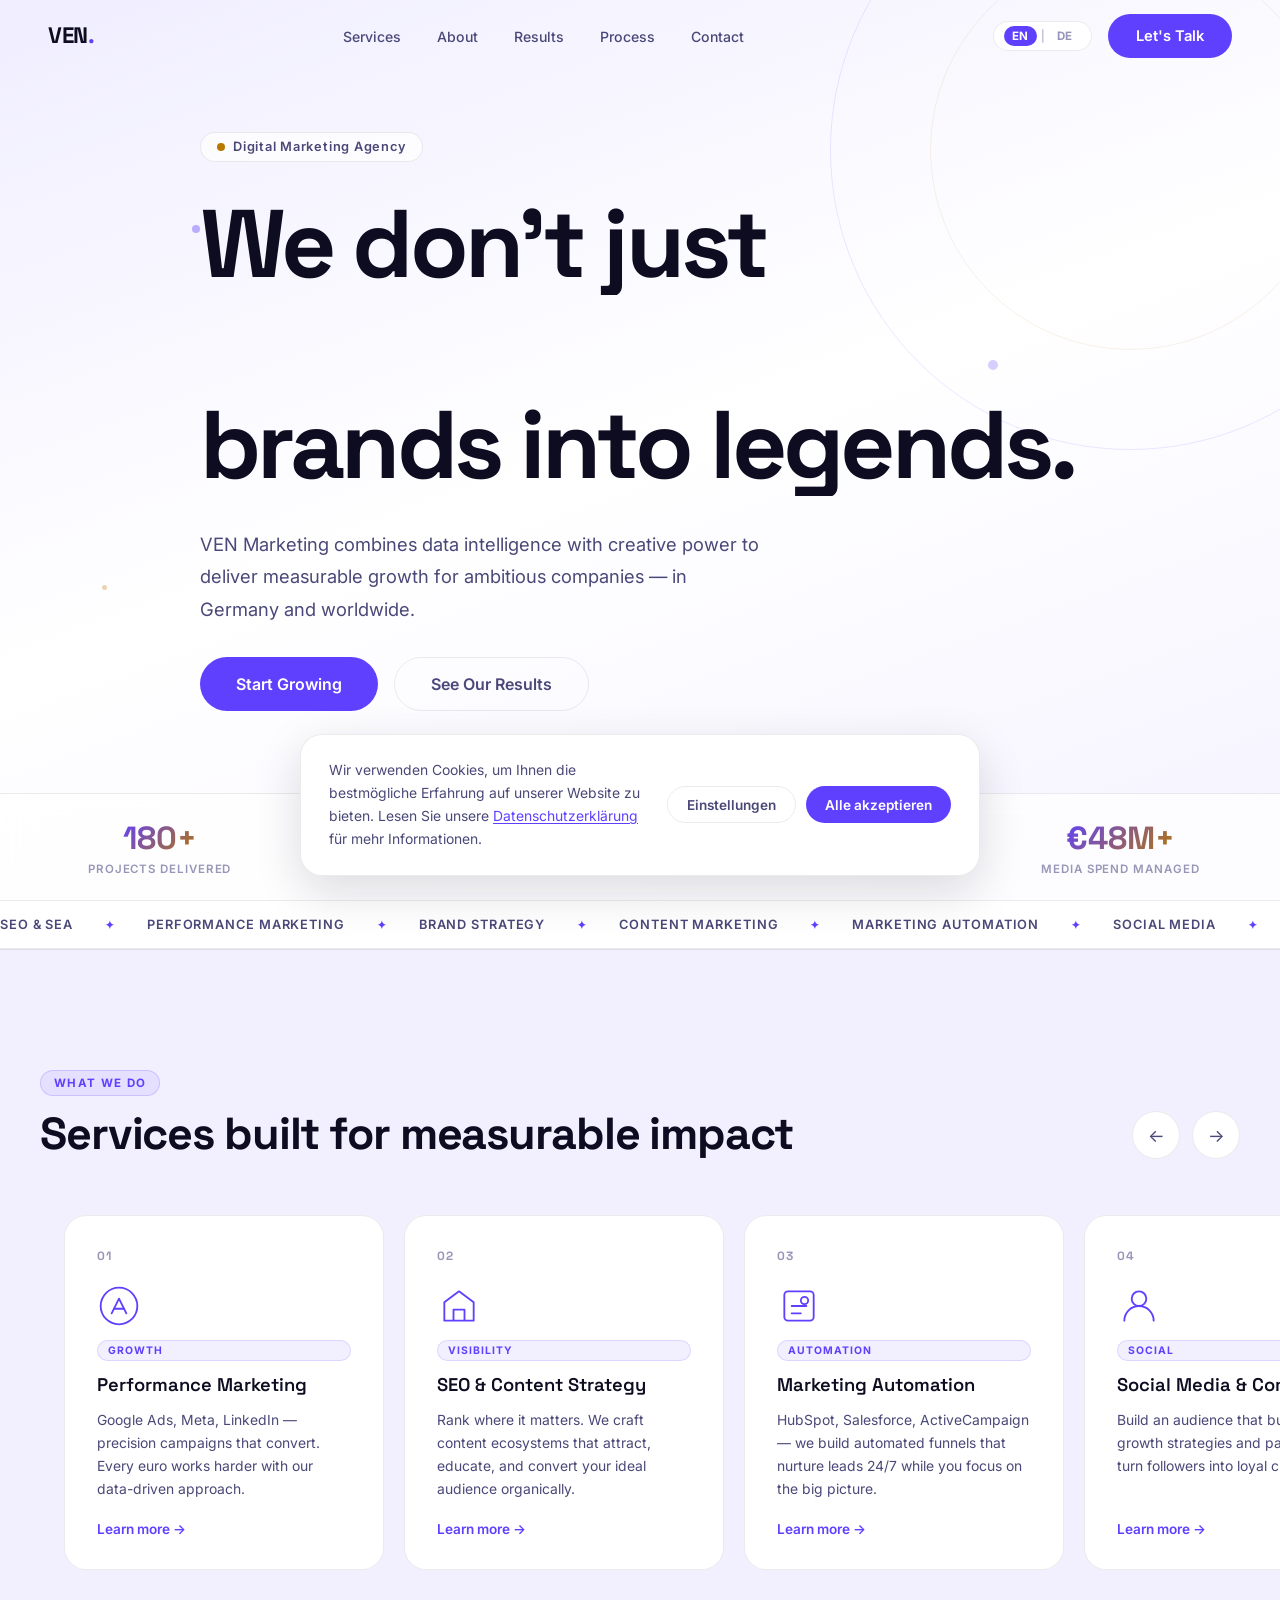
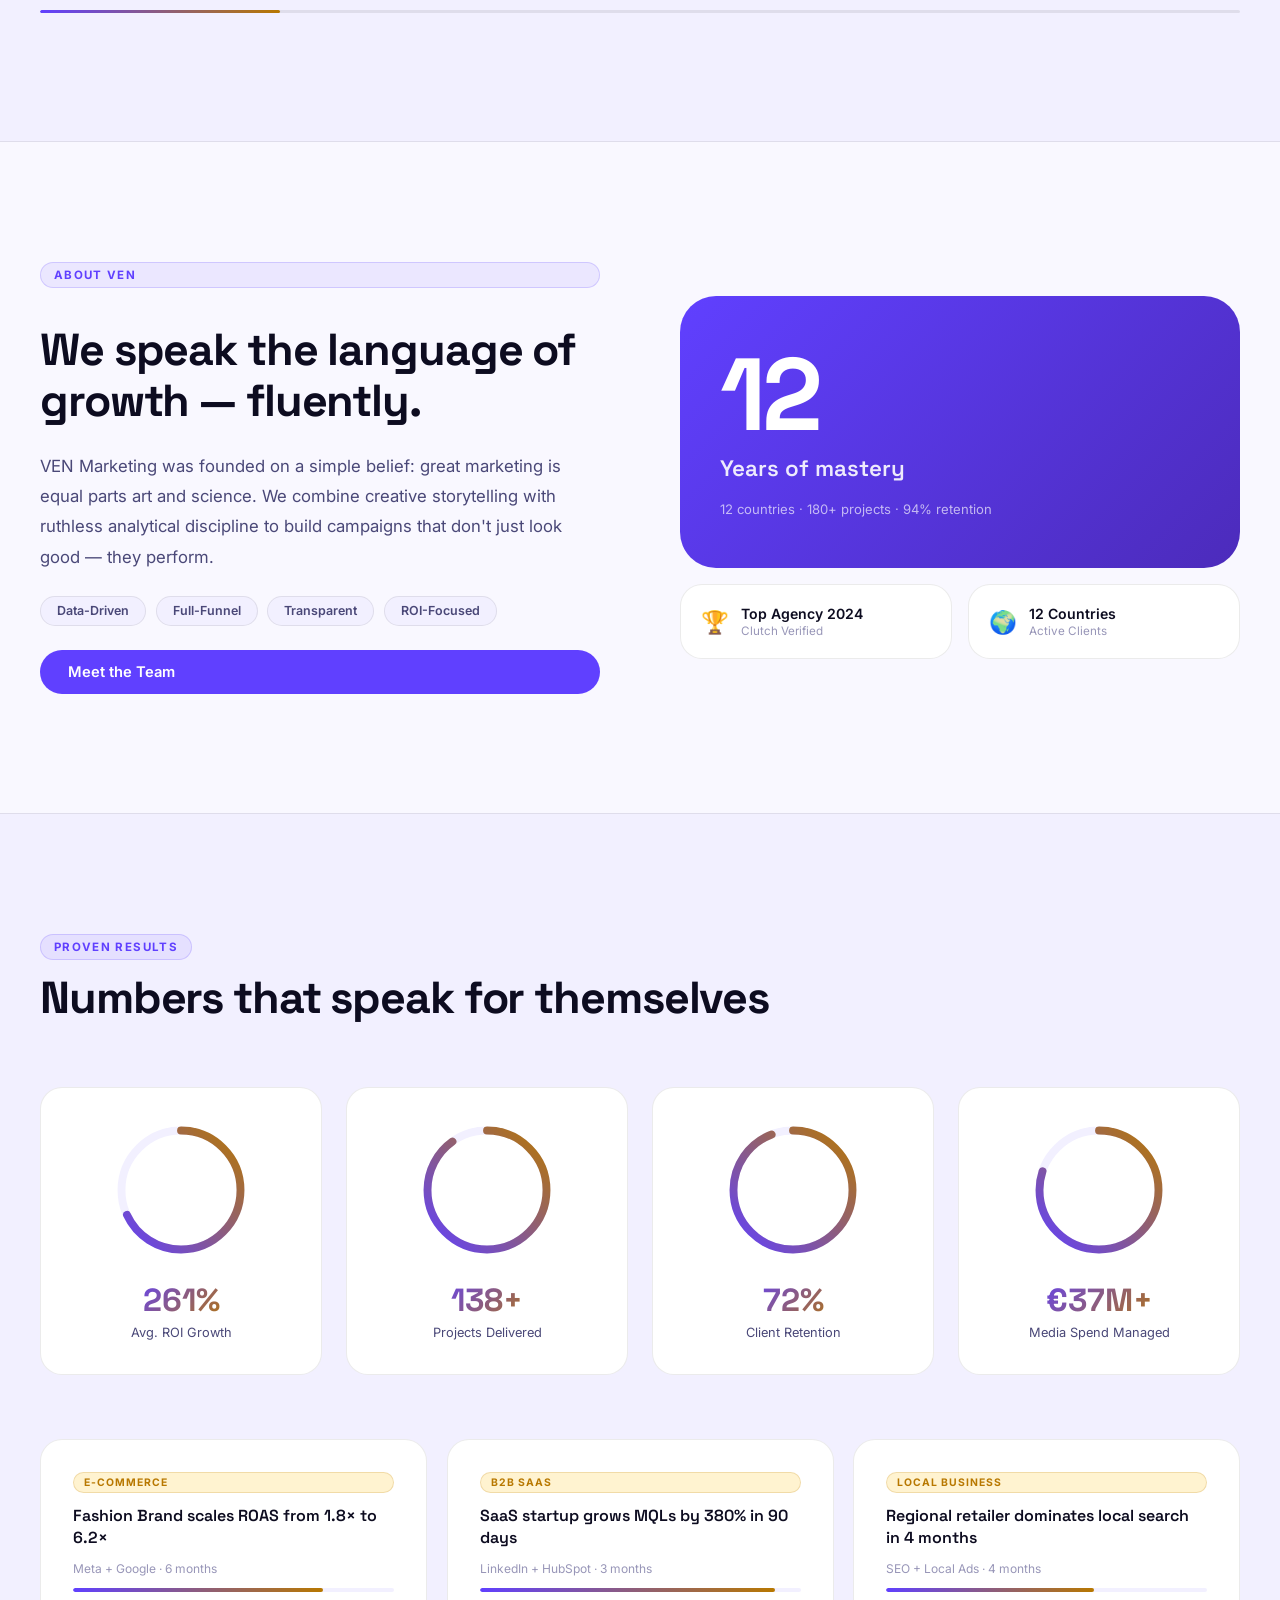
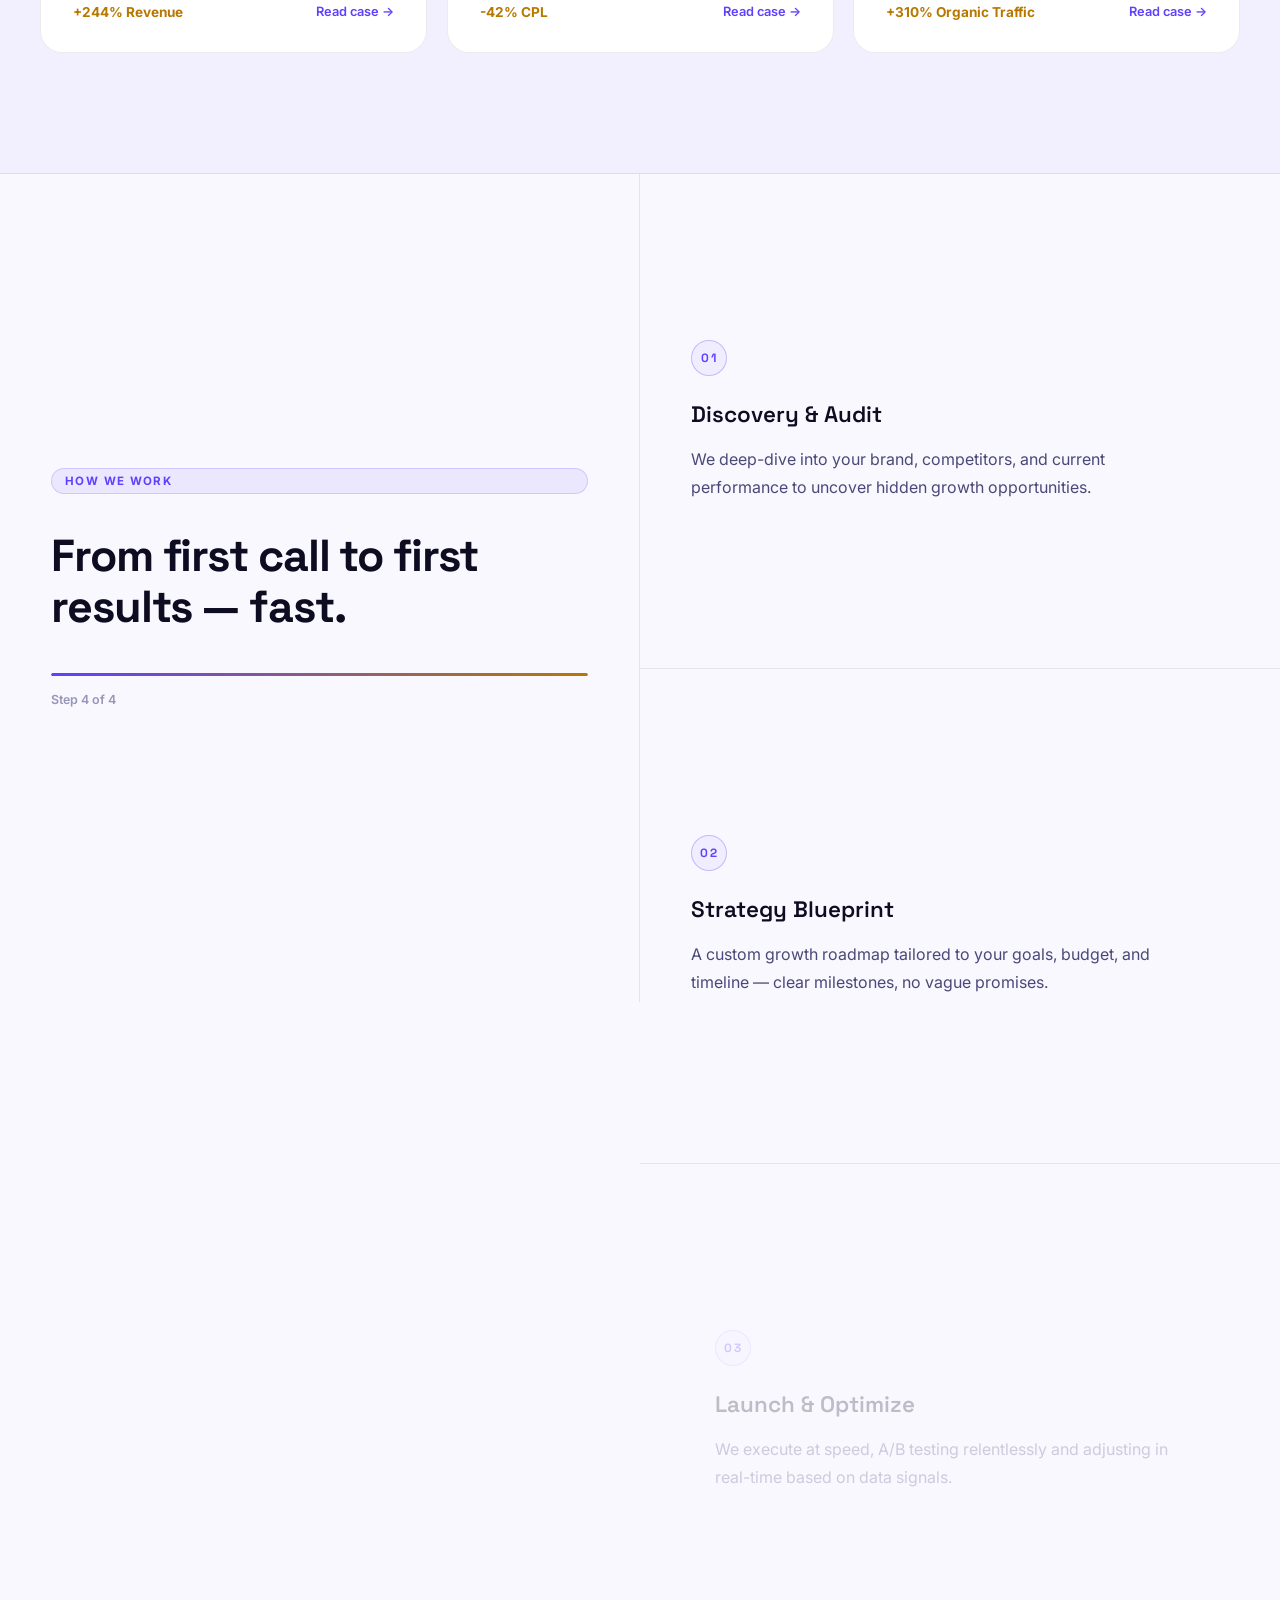
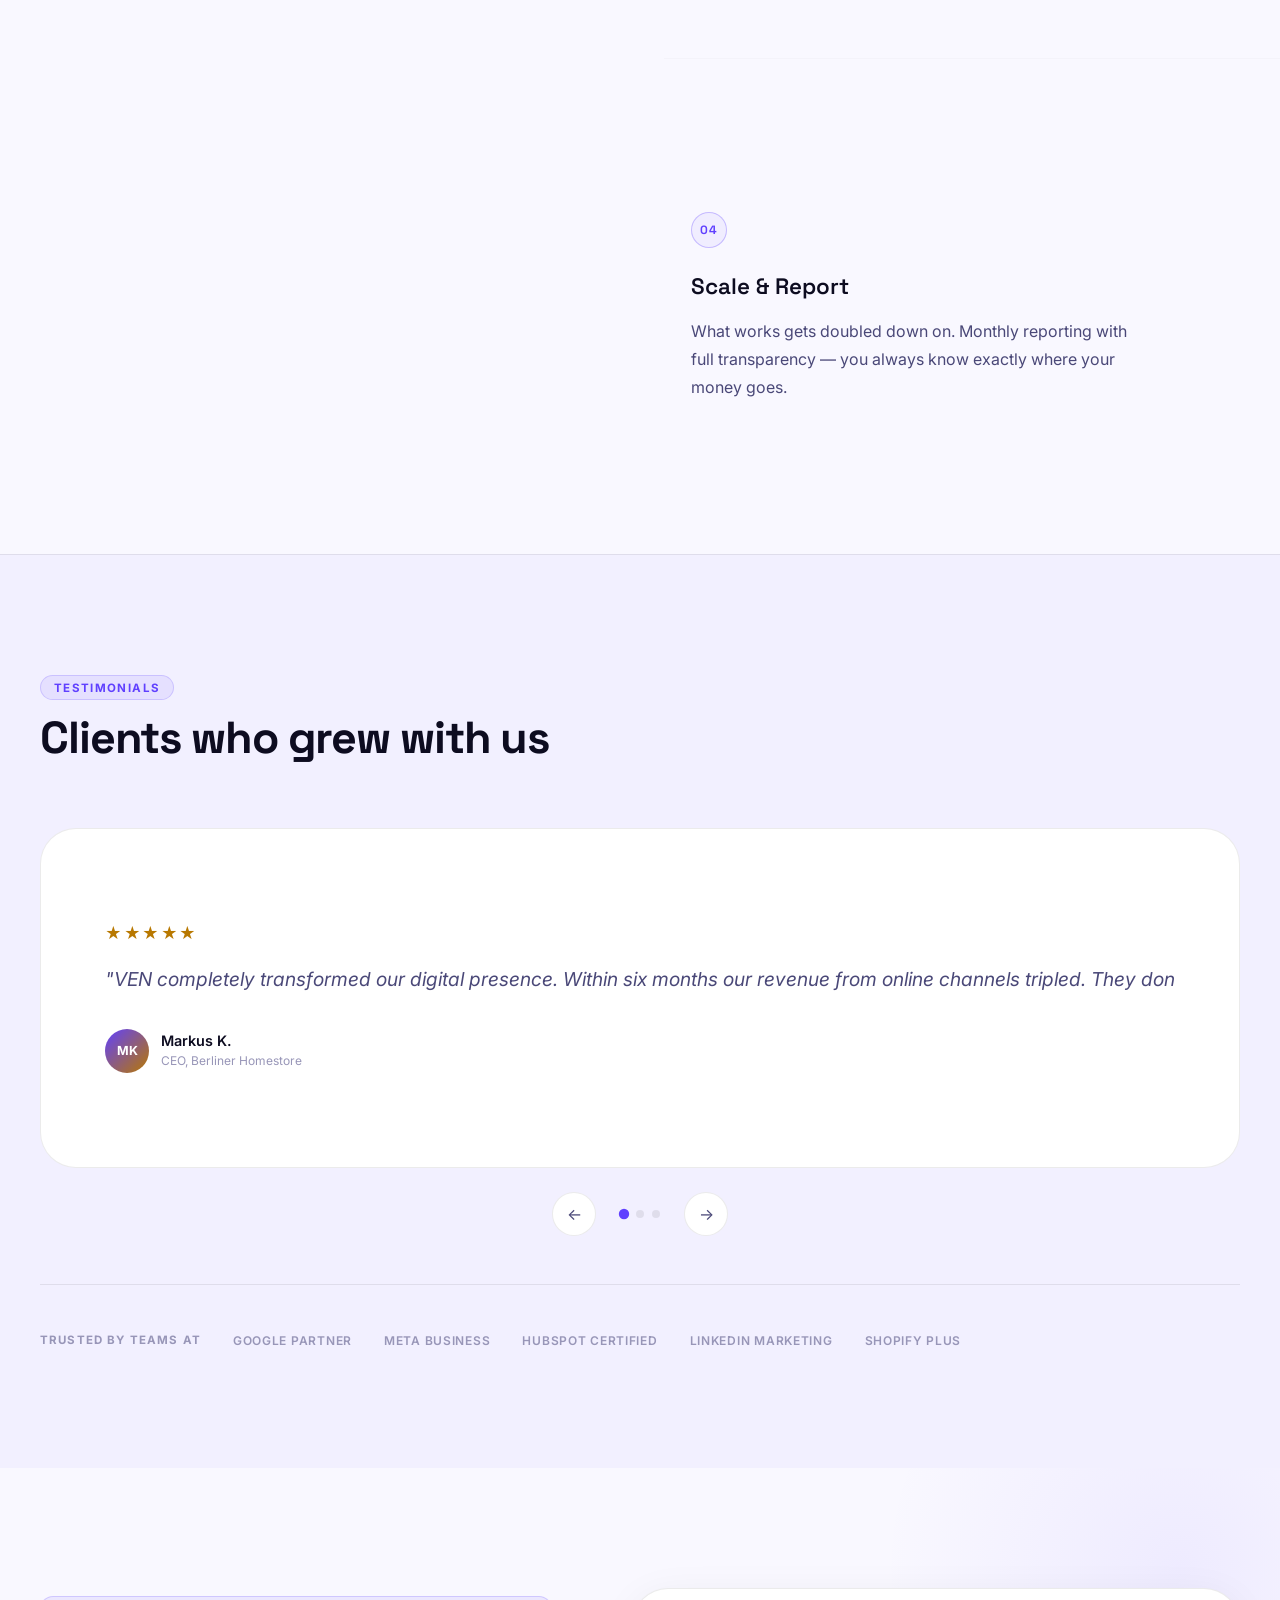
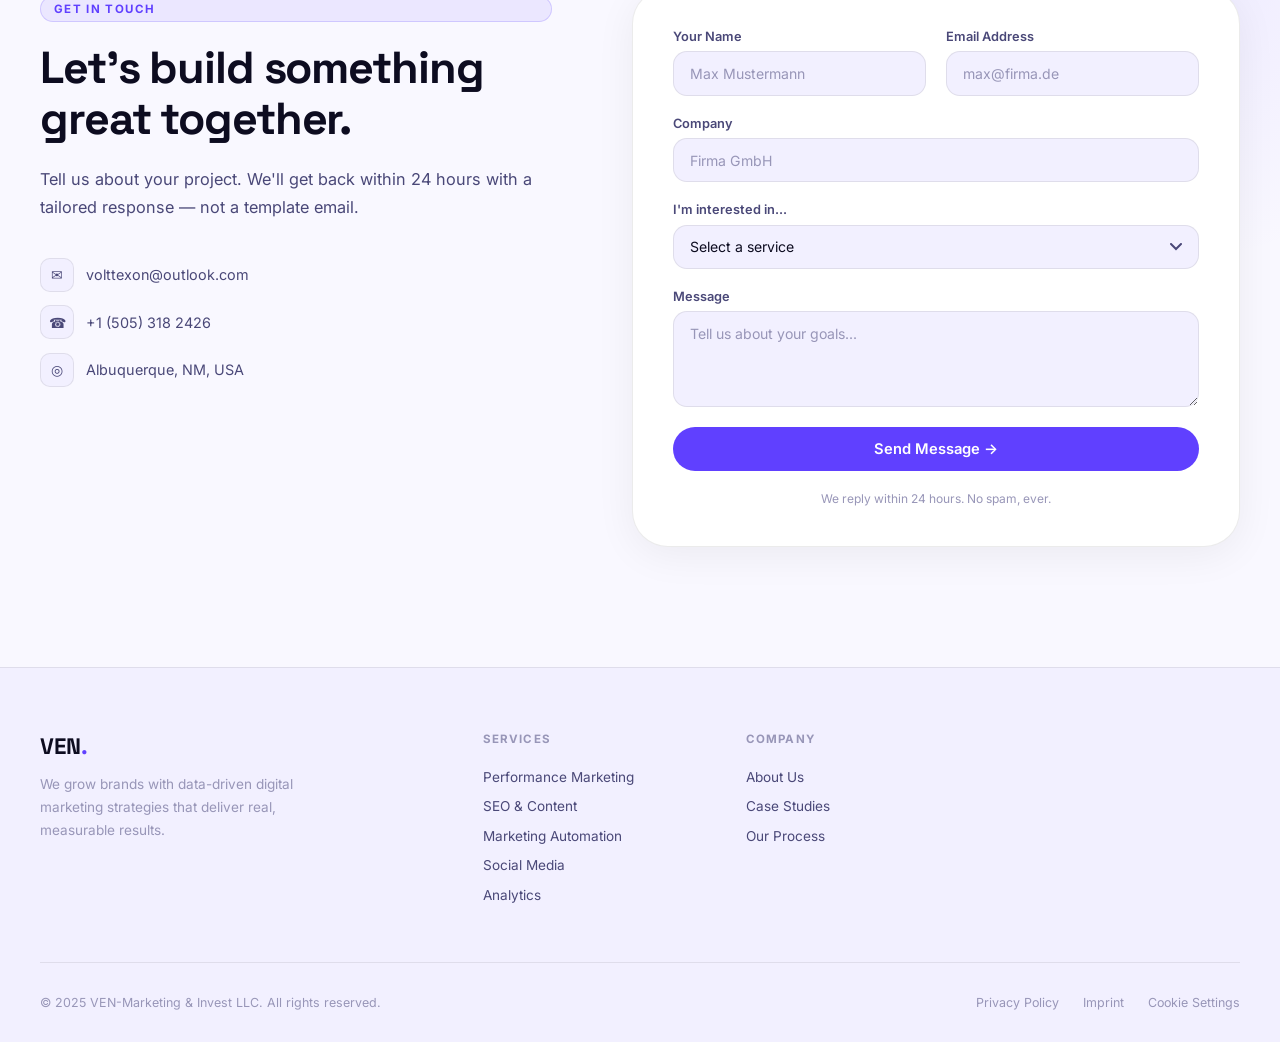
==== index.html @ 4440a519 "fix: update contact email to volttexon@outlook.com and correct postal address Changed contact email " ====
<!DOCTYPE html>
<html lang="en">
<head>
  <meta charset="UTF-8" />
  <meta name="viewport" content="width=device-width, initial-scale=1.0" />
  <title>VEN Marketing — We Grow Brands</title>
  <meta name="description" content="VEN Marketing — Digital strategy, performance marketing, and brand growth." />
  <link rel="stylesheet" href="css/style.css" />
  <link rel="stylesheet" href="css/legal.css" />
  <link rel="preconnect" href="https://fonts.googleapis.com" />
  <link rel="preconnect" href="https://fonts.gstatic.com" crossorigin />
  <link href="https://fonts.googleapis.com/css2?family=Inter:wght@300;400;500;600;700&family=Space+Grotesk:wght@400;500;600;700&display=swap" rel="stylesheet" />
</head>
<body>

<!-- Blob cursor -->
<div class="blob" id="blob"></div>

<!-- Loader -->
<div class="loader" id="loader">
  <div class="loader__inner">
    <div class="loader__logo">VEN<span>.</span></div>
    <div class="loader__bar"><div class="loader__fill" id="loaderFill"></div></div>
  </div>
</div>

<!-- NAV -->
<nav class="nav" id="nav">
  <a href="#hero" class="nav__logo">VEN<span class="nav__dot">.</span></a>
  <ul class="nav__links">
    <li><a href="#services" class="nav__link" data-en="Services" data-de="Leistungen">Services</a></li>
    <li><a href="#about"    class="nav__link" data-en="About"    data-de="Über uns">About</a></li>
    <li><a href="#results"  class="nav__link" data-en="Results"  data-de="Ergebnisse">Results</a></li>
    <li><a href="#process"  class="nav__link" data-en="Process"  data-de="Prozess">Process</a></li>
    <li><a href="#contact"  class="nav__link" data-en="Contact"  data-de="Kontakt">Contact</a></li>
  </ul>
  <div class="nav__right">
    <button class="lang-toggle" id="langToggle" aria-label="Toggle language">
      <span class="lang-toggle__opt active" data-lang="en">EN</span>
      <span class="lang-toggle__sep">|</span>
      <span class="lang-toggle__opt" data-lang="de">DE</span>
    </button>
    <a href="#contact" class="btn btn--primary magnetic" data-en="Let's Talk" data-de="Gespräch">Let's Talk</a>
    <button class="nav__burger" id="burger" aria-label="Menu">
      <span></span><span></span><span></span>
    </button>
  </div>
</nav>

<div class="mobile-menu" id="mobileMenu">
  <ul>
    <li><a href="#services" data-en="Services" data-de="Leistungen">Services</a></li>
    <li><a href="#about"    data-en="About"    data-de="Über uns">About</a></li>
    <li><a href="#results"  data-en="Results"  data-de="Ergebnisse">Results</a></li>
    <li><a href="#process"  data-en="Process"  data-de="Prozess">Process</a></li>
    <li><a href="#contact"  data-en="Contact"  data-de="Kontakt">Contact</a></li>
  </ul>
  <a href="#contact" class="btn btn--primary" data-en="Let's Talk" data-de="Gespräch starten">Let's Talk</a>
</div>

<!-- ══ HERO ══════════════════════════════════════════════════════ -->
<section class="hero" id="hero">
  <div class="hero__ring hero__ring--1"></div>
  <div class="hero__ring hero__ring--2"></div>
  <div class="hero__dot hero__dot--a"></div>
  <div class="hero__dot hero__dot--b"></div>
  <div class="hero__dot hero__dot--c"></div>

  <div class="hero__body" id="heroBody">
    <div class="hero__badge">
      <span class="hero__pulse"></span>
      <span data-en="Digital Marketing Agency" data-de="Digitale Marketing-Agentur">Digital Marketing Agency</span>
    </div>

    <h1 class="hero__title" id="heroParallax">
      <span class="hero__row" data-depth="0.2">
        <span class="hero__row-text" data-en="We don't just" data-de="Wir machen nicht nur">We don't just</span>
      </span>
      <span class="hero__row hero__row--word" data-depth="0.6">
        <span class="hero__word-slot">
          <span class="hero__word" id="heroWord">ignite</span>
        </span>
      </span>
      <span class="hero__row" data-depth="0.15">
        <span class="hero__row-text" data-en="brands into legends." data-de="Marken zu Legenden.">brands into legends.</span>
      </span>
    </h1>

    <p class="hero__sub"
       data-en="VEN Marketing combines data intelligence with creative power to deliver measurable growth for ambitious companies — in Germany and worldwide."
       data-de="VEN Marketing verbindet Datenintelligenz mit kreativer Stärke, um messbares Wachstum für ambitionierte Unternehmen zu erzielen — in Deutschland und weltweit.">
      VEN Marketing combines data intelligence with creative power to deliver measurable growth for ambitious companies — in Germany and worldwide.
    </p>

    <div class="hero__actions">
      <a href="#contact" class="btn btn--primary btn--lg magnetic" data-en="Start Growing" data-de="Wachstum starten">Start Growing</a>
      <a href="#results" class="btn btn--ghost btn--lg magnetic"   data-en="See Our Results" data-de="Unsere Ergebnisse">See Our Results</a>
    </div>
  </div>

  <div class="hero__stats">
    <div class="hero__stat">
      <span class="hero__stat-val"><span class="count" data-target="180">0</span>+</span>
      <span class="hero__stat-lbl" data-en="Projects Delivered"   data-de="Projekte">Projects Delivered</span>
    </div>
    <div class="hero__stat-sep"></div>
    <div class="hero__stat">
      <span class="hero__stat-val"><span class="count" data-target="340">0</span>%</span>
      <span class="hero__stat-lbl" data-en="Avg. ROI Growth"      data-de="Ø ROI-Wachstum">Avg. ROI Growth</span>
    </div>
    <div class="hero__stat-sep"></div>
    <div class="hero__stat">
      <span class="hero__stat-val"><span class="count" data-target="94">0</span>%</span>
      <span class="hero__stat-lbl" data-en="Client Retention"     data-de="Kundenbindung">Client Retention</span>
    </div>
    <div class="hero__stat-sep"></div>
    <div class="hero__stat">
      <span class="hero__stat-val">€<span class="count" data-target="48">0</span>M+</span>
      <span class="hero__stat-lbl" data-en="Media Spend Managed"  data-de="Mediabudget verwaltet">Media Spend Managed</span>
    </div>
  </div>

  <div class="hero__scroll">
    <div class="hero__scroll-mouse">
      <div class="hero__scroll-wheel"></div>
    </div>
    <span data-en="Scroll" data-de="Scrollen">Scroll</span>
  </div>
</section>

<!-- ══ MARQUEE ═══════════════════════════════════════════════════ -->
<div class="marquee">
  <div class="marquee__track">
    <span>SEO &amp; SEA</span><span class="marquee__gem">✦</span>
    <span>Performance Marketing</span><span class="marquee__gem">✦</span>
    <span>Brand Strategy</span><span class="marquee__gem">✦</span>
    <span>Content Marketing</span><span class="marquee__gem">✦</span>
    <span>Marketing Automation</span><span class="marquee__gem">✦</span>
    <span>Social Media</span><span class="marquee__gem">✦</span>
    <span>Analytics &amp; BI</span><span class="marquee__gem">✦</span>
    <span>E-Commerce</span><span class="marquee__gem">✦</span>
    <span>B2B Lead Gen</span><span class="marquee__gem">✦</span>
    <span>SEO &amp; SEA</span><span class="marquee__gem">✦</span>
    <span>Performance Marketing</span><span class="marquee__gem">✦</span>
    <span>Brand Strategy</span><span class="marquee__gem">✦</span>
    <span>Content Marketing</span><span class="marquee__gem">✦</span>
    <span>Marketing Automation</span><span class="marquee__gem">✦</span>
    <span>Social Media</span><span class="marquee__gem">✦</span>
    <span>Analytics &amp; BI</span><span class="marquee__gem">✦</span>
    <span>E-Commerce</span><span class="marquee__gem">✦</span>
    <span>B2B Lead Gen</span><span class="marquee__gem">✦</span>
  </div>
</div>

<!-- ══ SERVICES ══════════════════════════════════════════════════ -->
<section class="services section" id="services">
  <div class="container">
    <div class="services__hd">
      <div>
        <span class="tag" data-en="What We Do" data-de="Was wir tun">What We Do</span>
        <h2 class="section-title" data-en="Services built for measurable impact" data-de="Leistungen für messbaren Erfolg">Services built for measurable impact</h2>
      </div>
      <div class="services__arrows">
        <button class="arrow-btn" id="sliderPrev" aria-label="Previous">←</button>
        <button class="arrow-btn" id="sliderNext" aria-label="Next">→</button>
      </div>
    </div>
  </div>

  <div class="services__slider" id="servicesSlider">
    <div class="services__track" id="servicesTrack">

      <div class="svc-card tilt-card">
        <div class="svc-card__num">01</div>
        <div class="svc-card__icon"><svg viewBox="0 0 48 48" fill="none"><circle cx="24" cy="24" r="20" stroke="currentColor" stroke-width="2"/><path d="M16 32l8-16 8 16" stroke="currentColor" stroke-width="2" stroke-linecap="round" stroke-linejoin="round"/><path d="M18.5 27h11" stroke="currentColor" stroke-width="2" stroke-linecap="round"/></svg></div>
        <span class="svc-tag" data-en="Growth" data-de="Wachstum">Growth</span>
        <h3 data-en="Performance Marketing" data-de="Performance Marketing">Performance Marketing</h3>
        <p data-en="Google Ads, Meta, LinkedIn — precision campaigns that convert. Every euro works harder with our data-driven approach." data-de="Google Ads, Meta, LinkedIn — präzise Kampagnen, die konvertieren. Jeder Euro arbeitet härter mit unserem datengetriebenen Ansatz.">Google Ads, Meta, LinkedIn — precision campaigns that convert. Every euro works harder with our data-driven approach.</p>
        <a href="#contact" class="svc-link" data-en="Learn more →" data-de="Mehr erfahren →">Learn more →</a>
      </div>

      <div class="svc-card tilt-card">
        <div class="svc-card__num">02</div>
        <div class="svc-card__icon"><svg viewBox="0 0 48 48" fill="none"><path d="M8 40V20l16-12 16 12v20H8z" stroke="currentColor" stroke-width="2" stroke-linejoin="round"/><path d="M18 40v-12h12v12" stroke="currentColor" stroke-width="2" stroke-linejoin="round"/></svg></div>
        <span class="svc-tag" data-en="Visibility" data-de="Sichtbarkeit">Visibility</span>
        <h3 data-en="SEO &amp; Content Strategy" data-de="SEO &amp; Content-Strategie">SEO &amp; Content Strategy</h3>
        <p data-en="Rank where it matters. We craft content ecosystems that attract, educate, and convert your ideal audience organically." data-de="Ranking wo es zählt. Wir entwickeln Content-Ökosysteme, die Ihre Zielgruppe organisch anziehen, informieren und konvertieren.">Rank where it matters. We craft content ecosystems that attract, educate, and convert your ideal audience organically.</p>
        <a href="#contact" class="svc-link" data-en="Learn more →" data-de="Mehr erfahren →">Learn more →</a>
      </div>

      <div class="svc-card tilt-card">
        <div class="svc-card__num">03</div>
        <div class="svc-card__icon"><svg viewBox="0 0 48 48" fill="none"><rect x="8" y="8" width="32" height="32" rx="4" stroke="currentColor" stroke-width="2"/><path d="M16 24h16M16 32h10" stroke="currentColor" stroke-width="2" stroke-linecap="round"/><circle cx="30" cy="18" r="4" stroke="currentColor" stroke-width="2"/></svg></div>
        <span class="svc-tag" data-en="Automation" data-de="Automatisierung">Automation</span>
        <h3 data-en="Marketing Automation" data-de="Marketing-Automatisierung">Marketing Automation</h3>
        <p data-en="HubSpot, Salesforce, ActiveCampaign — we build automated funnels that nurture leads 24/7 while you focus on the big picture." data-de="HubSpot, Salesforce, ActiveCampaign — wir bauen automatisierte Funnels, die Leads rund um die Uhr pflegen.">HubSpot, Salesforce, ActiveCampaign — we build automated funnels that nurture leads 24/7 while you focus on the big picture.</p>
        <a href="#contact" class="svc-link" data-en="Learn more →" data-de="Mehr erfahren →">Learn more →</a>
      </div>

      <div class="svc-card tilt-card">
        <div class="svc-card__num">04</div>
        <div class="svc-card__icon"><svg viewBox="0 0 48 48" fill="none"><circle cx="24" cy="16" r="8" stroke="currentColor" stroke-width="2"/><path d="M8 40c0-8.837 7.163-16 16-16s16 7.163 16 16" stroke="currentColor" stroke-width="2" stroke-linecap="round"/></svg></div>
        <span class="svc-tag" data-en="Social" data-de="Sozial">Social</span>
        <h3 data-en="Social Media &amp; Community" data-de="Social Media &amp; Community">Social Media &amp; Community</h3>
        <p data-en="Build an audience that buys. Organic growth strategies and paid social that turn followers into loyal customers." data-de="Bauen Sie ein Publikum auf, das kauft. Organische Wachstumsstrategien und Paid Social, das Follower in treue Kunden verwandelt.">Build an audience that buys. Organic growth strategies and paid social that turn followers into loyal customers.</p>
        <a href="#contact" class="svc-link" data-en="Learn more →" data-de="Mehr erfahren →">Learn more →</a>
      </div>

      <div class="svc-card tilt-card">
        <div class="svc-card__num">05</div>
        <div class="svc-card__icon"><svg viewBox="0 0 48 48" fill="none"><path d="M12 36l8-8 6 6 8-12 8 14H4" stroke="currentColor" stroke-width="2" stroke-linecap="round" stroke-linejoin="round"/></svg></div>
        <span class="svc-tag" data-en="Intelligence" data-de="Intelligenz">Intelligence</span>
        <h3 data-en="Analytics &amp; Data Strategy" data-de="Analytics &amp; Datenstrategie">Analytics &amp; Data Strategy</h3>
        <p data-en="From GA4 to custom BI dashboards — we turn your data into decisions that drive growth and eliminate guesswork." data-de="Von GA4 bis zu individuellen BI-Dashboards — wir verwandeln Ihre Daten in Entscheidungen, die Wachstum antreiben.">From GA4 to custom BI dashboards — we turn your data into decisions that drive growth and eliminate guesswork.</p>
        <a href="#contact" class="svc-link" data-en="Learn more →" data-de="Mehr erfahren →">Learn more →</a>
      </div>

      <div class="svc-card svc-card--cta tilt-card">
        <div class="svc-card__num">✦</div>
        <h3 data-en="Ready to scale your brand?" data-de="Bereit, Ihre Marke zu skalieren?">Ready to scale your brand?</h3>
        <p data-en="Let's build your custom growth strategy." data-de="Lassen Sie uns Ihre individuelle Wachstumsstrategie entwickeln.">Let's build your custom growth strategy.</p>
        <a href="#contact" class="btn btn--white magnetic" data-en="Get Free Audit" data-de="Kostenloses Audit">Get Free Audit</a>
      </div>

    </div>
  </div>

  <div class="slider-progress-wrap container">
    <div class="slider-progress-track"><div class="slider-progress-fill" id="sliderProgress"></div></div>
  </div>
</section>

<!-- ══ ABOUT ══════════════════════════════════════════════════════ -->
<section class="about section" id="about">
  <div class="container">
    <div class="about__grid">
      <div class="about__left">
        <span class="tag" data-en="About VEN" data-de="Über VEN">About VEN</span>
        <h2 class="section-title" data-en="We speak the language of growth — fluently." data-de="Wir sprechen die Sprache des Wachstums — fließend.">We speak the language of growth — fluently.</h2>
        <p class="about__text"
           data-en="VEN Marketing was founded on a simple belief: great marketing is equal parts art and science. We combine creative storytelling with ruthless analytical discipline to build campaigns that don't just look good — they perform."
           data-de="VEN Marketing wurde auf einer einfachen Überzeugung gegründet: Großartiges Marketing ist zu gleichen Teilen Kunst und Wissenschaft. Wir verbinden kreatives Storytelling mit analytischer Disziplin.">
          VEN Marketing was founded on a simple belief: great marketing is equal parts art and science. We combine creative storytelling with ruthless analytical discipline to build campaigns that don't just look good — they perform.
        </p>
        <div class="about__pills">
          <span class="pill" data-en="Data-Driven"  data-de="Datengetrieben">Data-Driven</span>
          <span class="pill" data-en="Full-Funnel"  data-de="Full-Funnel">Full-Funnel</span>
          <span class="pill" data-en="Transparent"  data-de="Transparent">Transparent</span>
          <span class="pill" data-en="ROI-Focused"  data-de="ROI-fokussiert">ROI-Focused</span>
        </div>
        <a href="#contact" class="btn btn--primary magnetic" data-en="Meet the Team" data-de="Das Team kennenlernen">Meet the Team</a>
      </div>
      <div class="about__right">
        <div class="about__big-card tilt-card">
          <div class="about__big-num">12</div>
          <div class="about__big-label" data-en="Years of mastery" data-de="Jahre Expertise">Years of mastery</div>
          <div class="about__big-sub" data-en="12 countries · 180+ projects · 94% retention" data-de="12 Länder · 180+ Projekte · 94% Bindungsrate">12 countries · 180+ projects · 94% retention</div>
        </div>
        <div class="about__mini-cards">
          <div class="about__mini tilt-card"><span>🏆</span><div><strong data-en="Top Agency 2024" data-de="Top-Agentur 2024">Top Agency 2024</strong><span data-en="Clutch Verified" data-de="Clutch verifiziert">Clutch Verified</span></div></div>
          <div class="about__mini tilt-card"><span>🌍</span><div><strong data-en="12 Countries" data-de="12 Länder">12 Countries</strong><span data-en="Active Clients" data-de="Aktive Kunden">Active Clients</span></div></div>
        </div>
      </div>
    </div>
  </div>
</section>

<!-- ══ RESULTS ════════════════════════════════════════════════════ -->
<section class="results section" id="results">
  <div class="container">
    <div class="section-header">
      <span class="tag" data-en="Proven Results" data-de="Bewiesene Ergebnisse">Proven Results</span>
      <h2 class="section-title" data-en="Numbers that speak for themselves" data-de="Zahlen, die für sich selbst sprechen">Numbers that speak for themselves</h2>
    </div>

    <div class="rings-grid">
      <div class="ring-card" data-target="340" data-max="500" data-suffix="%">
        <svg class="ring-svg" viewBox="0 0 160 160"><defs><linearGradient id="rg1" x1="0%" y1="0%" x2="100%" y2="100%"><stop offset="0%" stop-color="#6040ff"/><stop offset="100%" stop-color="#b87800"/></linearGradient></defs><circle class="ring-bg" cx="80" cy="80" r="68"/><circle class="ring-fill" cx="80" cy="80" r="68" stroke="url(#rg1)"/></svg>
        <div class="ring-body"><div class="ring-num"><span class="ring-count">0</span>%</div><div class="ring-lbl" data-en="Avg. ROI Growth" data-de="Ø ROI-Wachstum">Avg. ROI Growth</div></div>
      </div>
      <div class="ring-card" data-target="180" data-max="200" data-suffix="+">
        <svg class="ring-svg" viewBox="0 0 160 160"><defs><linearGradient id="rg2" x1="0%" y1="0%" x2="100%" y2="100%"><stop offset="0%" stop-color="#6040ff"/><stop offset="100%" stop-color="#b87800"/></linearGradient></defs><circle class="ring-bg" cx="80" cy="80" r="68"/><circle class="ring-fill" cx="80" cy="80" r="68" stroke="url(#rg2)"/></svg>
        <div class="ring-body"><div class="ring-num"><span class="ring-count">0</span>+</div><div class="ring-lbl" data-en="Projects Delivered" data-de="Projekte abgeschlossen">Projects Delivered</div></div>
      </div>
      <div class="ring-card" data-target="94" data-max="100" data-suffix="%">
        <svg class="ring-svg" viewBox="0 0 160 160"><defs><linearGradient id="rg3" x1="0%" y1="0%" x2="100%" y2="100%"><stop offset="0%" stop-color="#6040ff"/><stop offset="100%" stop-color="#b87800"/></linearGradient></defs><circle class="ring-bg" cx="80" cy="80" r="68"/><circle class="ring-fill" cx="80" cy="80" r="68" stroke="url(#rg3)"/></svg>
        <div class="ring-body"><div class="ring-num"><span class="ring-count">0</span>%</div><div class="ring-lbl" data-en="Client Retention" data-de="Kundenbindungsrate">Client Retention</div></div>
      </div>
      <div class="ring-card" data-target="48" data-max="60" data-suffix="M+">
        <svg class="ring-svg" viewBox="0 0 160 160"><defs><linearGradient id="rg4" x1="0%" y1="0%" x2="100%" y2="100%"><stop offset="0%" stop-color="#6040ff"/><stop offset="100%" stop-color="#b87800"/></linearGradient></defs><circle class="ring-bg" cx="80" cy="80" r="68"/><circle class="ring-fill" cx="80" cy="80" r="68" stroke="url(#rg4)"/></svg>
        <div class="ring-body"><div class="ring-num">€<span class="ring-count">0</span>M+</div><div class="ring-lbl" data-en="Media Spend Managed" data-de="Verwaltetes Mediabudget">Media Spend Managed</div></div>
      </div>
    </div>

    <div class="cases-grid">
      <div class="case-card tilt-card">
        <div class="case-tag" data-en="E-Commerce" data-de="E-Commerce">E-Commerce</div>
        <h3 data-en="Fashion Brand scales ROAS from 1.8× to 6.2×" data-de="Fashion-Brand skaliert ROAS von 1,8× auf 6,2×">Fashion Brand scales ROAS from 1.8× to 6.2×</h3>
        <p class="case-meta" data-en="Meta + Google · 6 months" data-de="Meta + Google · 6 Monate">Meta + Google · 6 months</p>
        <div class="case-bar"><div class="case-bar-fill" style="--w:78%"></div></div>
        <div class="case-foot"><span class="case-kpi">+244% Revenue</span><a href="#contact" class="case-lnk" data-en="Read case →" data-de="Fallstudie →">Read case →</a></div>
      </div>
      <div class="case-card tilt-card">
        <div class="case-tag" data-en="B2B SaaS" data-de="B2B SaaS">B2B SaaS</div>
        <h3 data-en="SaaS startup grows MQLs by 380% in 90 days" data-de="SaaS-Startup steigert MQLs um 380% in 90 Tagen">SaaS startup grows MQLs by 380% in 90 days</h3>
        <p class="case-meta" data-en="LinkedIn + HubSpot · 3 months" data-de="LinkedIn + HubSpot · 3 Monate">LinkedIn + HubSpot · 3 months</p>
        <div class="case-bar"><div class="case-bar-fill" style="--w:92%"></div></div>
        <div class="case-foot"><span class="case-kpi">-42% CPL</span><a href="#contact" class="case-lnk" data-en="Read case →" data-de="Fallstudie →">Read case →</a></div>
      </div>
      <div class="case-card tilt-card">
        <div class="case-tag" data-en="Local Business" data-de="Lokales Unternehmen">Local Business</div>
        <h3 data-en="Regional retailer dominates local search in 4 months" data-de="Regionaler Händler dominiert lokale Suche in 4 Monaten">Regional retailer dominates local search in 4 months</h3>
        <p class="case-meta" data-en="SEO + Local Ads · 4 months" data-de="SEO + Local Ads · 4 Monate">SEO + Local Ads · 4 months</p>
        <div class="case-bar"><div class="case-bar-fill" style="--w:65%"></div></div>
        <div class="case-foot"><span class="case-kpi">+310% Organic Traffic</span><a href="#contact" class="case-lnk" data-en="Read case →" data-de="Fallstudie →">Read case →</a></div>
      </div>
    </div>
  </div>
</section>

<!-- ══ PROCESS (sticky) ═══════════════════════════════════════════ -->
<section class="process" id="process">
  <div class="process__inner">
    <div class="process__sticky">
      <span class="tag" data-en="How We Work" data-de="Wie wir arbeiten">How We Work</span>
      <h2 class="section-title" data-en="From first call to first results — fast." data-de="Vom ersten Gespräch zu ersten Ergebnissen — schnell.">From first call to first results — fast.</h2>
      <div class="process__prog-wrap">
        <div class="process__prog-track"><div class="process__prog-fill" id="procFill"></div></div>
        <span class="process__prog-lbl" id="procLbl" data-en="Step 1 of 4" data-de="Schritt 1 von 4">Step 1 of 4</span>
      </div>
    </div>
    <div class="process__steps" id="procSteps">
      <div class="process__step" data-step="1">
        <div class="process__step-num">01</div>
        <h3 data-en="Discovery &amp; Audit" data-de="Discovery &amp; Audit">Discovery &amp; Audit</h3>
        <p data-en="We deep-dive into your brand, competitors, and current performance to uncover hidden growth opportunities." data-de="Wir analysieren intensiv Ihre Marke, Mitbewerber und aktuelle Performance, um verborgene Wachstumschancen zu entdecken.">We deep-dive into your brand, competitors, and current performance to uncover hidden growth opportunities.</p>
      </div>
      <div class="process__step" data-step="2">
        <div class="process__step-num">02</div>
        <h3 data-en="Strategy Blueprint" data-de="Strategie-Blueprint">Strategy Blueprint</h3>
        <p data-en="A custom growth roadmap tailored to your goals, budget, and timeline — clear milestones, no vague promises." data-de="Eine individuelle Wachstums-Roadmap, abgestimmt auf Ihre Ziele, Budget und Zeitplan — klare Meilensteine.">A custom growth roadmap tailored to your goals, budget, and timeline — clear milestones, no vague promises.</p>
      </div>
      <div class="process__step" data-step="3">
        <div class="process__step-num">03</div>
        <h3 data-en="Launch &amp; Optimize" data-de="Start &amp; Optimierung">Launch &amp; Optimize</h3>
        <p data-en="We execute at speed, A/B testing relentlessly and adjusting in real-time based on data signals." data-de="Wir arbeiten schnell, testen kontinuierlich A/B und passen in Echtzeit auf Basis von Datensignalen an.">We execute at speed, A/B testing relentlessly and adjusting in real-time based on data signals.</p>
      </div>
      <div class="process__step" data-step="4">
        <div class="process__step-num">04</div>
        <h3 data-en="Scale &amp; Report" data-de="Skalierung &amp; Reporting">Scale &amp; Report</h3>
        <p data-en="What works gets doubled down on. Monthly reporting with full transparency — you always know exactly where your money goes." data-de="Was funktioniert, wird ausgebaut. Monatliches Reporting mit voller Transparenz — Sie wissen immer genau, wo Ihr Geld hingeht.">What works gets doubled down on. Monthly reporting with full transparency — you always know exactly where your money goes.</p>
      </div>
    </div>
  </div>
</section>

<!-- ══ TESTIMONIALS (carousel) ═══════════════════════════════════ -->
<section class="testimonials section" id="testimonials">
  <div class="container">
    <div class="section-header">
      <span class="tag" data-en="Testimonials" data-de="Referenzen">Testimonials</span>
      <h2 class="section-title" data-en="Clients who grew with us" data-de="Kunden, die mit uns gewachsen sind">Clients who grew with us</h2>
    </div>

    <div class="carousel">
      <div class="carousel__track" id="carouselTrack">
        <div class="carousel__slide active">
          <div class="carousel__stars">★★★★★</div>
          <p class="carousel__text" data-en='"VEN completely transformed our digital presence. Within six months our revenue from online channels tripled. They don't just run campaigns — they become true partners in your growth."' data-de='"VEN hat unsere digitale Präsenz komplett verändert. Innerhalb von sechs Monaten verdreifachte sich unser Online-Umsatz. Sie werden echte Partner in Ihrem Wachstum."'>"VEN completely transformed our digital presence. Within six months our revenue from online channels tripled. They don't just run campaigns — they become true partners in your growth."</p>
          <div class="carousel__author"><div class="carousel__avatar">MK</div><div><strong>Markus K.</strong><span data-en="CEO, Berliner Homestore" data-de="CEO, Berliner Homestore">CEO, Berliner Homestore</span></div></div>
        </div>
        <div class="carousel__slide">
          <div class="carousel__stars">★★★★★</div>
          <p class="carousel__text" data-en='"The team at VEN is incredibly sharp. They found inefficiencies in our ad spend we never knew existed and reinvested those savings into channels that actually moved the needle."' data-de='"Das Team von VEN ist unglaublich scharf. Sie entdeckten Ineffizienzen in unserem Werbebudget, die wir nie kannten, und reinvestierten diese Einsparungen in Kanäle, die wirklich etwas bewirkten."'>"The team at VEN is incredibly sharp. They found inefficiencies in our ad spend we never knew existed and reinvested those savings into channels that actually moved the needle."</p>
          <div class="carousel__author"><div class="carousel__avatar">SL</div><div><strong>Sophie L.</strong><span data-en="CMO, TechFlow GmbH" data-de="CMO, TechFlow GmbH">CMO, TechFlow GmbH</span></div></div>
        </div>
        <div class="carousel__slide">
          <div class="carousel__stars">★★★★★</div>
          <p class="carousel__text" data-en='"Finally an agency that speaks plain language and delivers real results. No buzzwords, no black boxes — just clear strategy and measurable outcomes."' data-de='"Endlich eine Agentur, die klar spricht und echte Ergebnisse liefert. Keine Buzzwords, keine Black Boxes — nur klare Strategie und messbare Ergebnisse."'>"Finally an agency that speaks plain language and delivers real results. No buzzwords, no black boxes — just clear strategy and measurable outcomes."</p>
          <div class="carousel__author"><div class="carousel__avatar">RH</div><div><strong>Ralf H.</strong><span data-en="Founder, Alpina Sports" data-de="Gründer, Alpina Sports">Founder, Alpina Sports</span></div></div>
        </div>
      </div>
      <div class="carousel__controls">
        <button class="carousel__btn" id="carouselPrev">←</button>
        <div class="carousel__dots" id="carouselDots">
          <button class="dot active" data-idx="0"></button>
          <button class="dot" data-idx="1"></button>
          <button class="dot" data-idx="2"></button>
        </div>
        <button class="carousel__btn" id="carouselNext">→</button>
      </div>
    </div>

    <div class="partners">
      <span class="partners__lbl" data-en="Trusted by teams at" data-de="Vertraut von Teams bei">Trusted by teams at</span>
      <div class="partners__list">
        <span class="partner">Google Partner</span>
        <span class="partner">Meta Business</span>
        <span class="partner">HubSpot Certified</span>
        <span class="partner">LinkedIn Marketing</span>
        <span class="partner">Shopify Plus</span>
      </div>
    </div>
  </div>
</section>

<!-- ══ CONTACT ════════════════════════════════════════════════════ -->
<section class="contact section" id="contact">
  <div class="contact__glow"></div>
  <div class="container">
    <div class="contact__grid">
      <div class="contact__left">
        <span class="tag" data-en="Get In Touch" data-de="Kontakt aufnehmen">Get In Touch</span>
        <h2 class="section-title" data-en="Let's build something great together." data-de="Lassen Sie uns gemeinsam etwas Großartiges aufbauen.">Let's build something great together.</h2>
        <p data-en="Tell us about your project. We'll get back within 24 hours with a tailored response — not a template email." data-de="Erzählen Sie uns von Ihrem Projekt. Wir melden uns innerhalb von 24 Stunden mit einer maßgeschneiderten Antwort.">Tell us about your project. We'll get back within 24 hours with a tailored response — not a template email.</p>
        <div class="contact__details">
          <div class="contact__detail"><span>✉</span><a href="mailto:volttexon@outlook.com">volttexon@outlook.com</a></div>
          <div class="contact__detail"><span>☎</span><a href="tel:+15053182426">+1 (505) 318 2426</a></div>
          <div class="contact__detail"><span>◎</span><span data-en="Albuquerque, NM, USA" data-de="Albuquerque, NM, USA">Albuquerque, NM, USA</span></div>
        </div>
      </div>
      <div class="contact__right">
        <form class="contact-form" id="contactForm" novalidate name="contact" netlify data-netlify="true" data-netlify-honeypot="bot-field">
          <input type="hidden" name="form-name" value="contact" />
          <input name="bot-field" style="display:none" />
          <div class="form-row">
            <div class="form-group">
              <label data-en="Your Name" data-de="Ihr Name">Your Name</label>
              <input type="text" name="name" required placeholder="Max Mustermann" />
            </div>
            <div class="form-group">
              <label data-en="Email Address" data-de="E-Mail-Adresse">Email Address</label>
              <input type="email" name="email" required placeholder="max@firma.de" />
            </div>
          </div>
          <div class="form-group">
            <label data-en="Company" data-de="Unternehmen">Company</label>
            <input type="text" name="company" placeholder="Firma GmbH" />
          </div>
          <div class="form-group">
            <label data-en="I'm interested in..." data-de="Ich interessiere mich für...">I'm interested in...</label>
            <select name="service">
              <option value=""             data-en="Select a service"       data-de="Leistung auswählen">Select a service</option>
              <option value="performance"  data-en="Performance Marketing"  data-de="Performance Marketing">Performance Marketing</option>
              <option value="seo"          data-en="SEO &amp; Content"      data-de="SEO &amp; Content">SEO &amp; Content</option>
              <option value="automation"   data-en="Marketing Automation"   data-de="Marketing-Automatisierung">Marketing Automation</option>
              <option value="social"       data-en="Social Media"           data-de="Social Media">Social Media</option>
              <option value="analytics"    data-en="Analytics"              data-de="Analytics">Analytics</option>
              <option value="other"        data-en="Something else"         data-de="Etwas anderes">Something else</option>
            </select>
          </div>
          <div class="form-group">
            <label data-en="Message" data-de="Nachricht">Message</label>
            <textarea name="message" rows="4" placeholder="Tell us about your goals..."></textarea>
          </div>
          <button type="submit" class="btn btn--primary btn--full magnetic" data-en="Send Message →" data-de="Nachricht senden →">Send Message →</button>
          <p class="form-note" data-en="We reply within 24 hours. No spam, ever." data-de="Antwort innerhalb von 24 Stunden. Kein Spam.">We reply within 24 hours. No spam, ever.</p>
        </form>
        <div class="form-success" id="formSuccess">
          <div class="form-success__icon">✓</div>
          <h3 data-en="Message sent!" data-de="Nachricht gesendet!">Message sent!</h3>
          <p data-en="We'll be in touch within 24 hours." data-de="Wir melden uns innerhalb von 24 Stunden.">We'll be in touch within 24 hours.</p>
        </div>
      </div>
    </div>
  </div>
</section>

<!-- ══ FOOTER ═════════════════════════════════════════════════════ -->
<footer class="footer">
  <div class="container">
    <div class="footer__top">
      <div class="footer__brand">
        <span class="footer__logo">VEN<span class="footer__dot">.</span></span>
        <p data-en="We grow brands with data-driven digital marketing strategies that deliver real, measurable results." data-de="Wir entwickeln Marken mit datengetriebenen Marketingstrategien, die echte, messbare Ergebnisse liefern.">We grow brands with data-driven digital marketing strategies that deliver real, measurable results.</p>
      </div>
      <div class="footer__cols">
        <div class="footer__col">
          <h4 data-en="Services" data-de="Leistungen">Services</h4>
          <ul>
            <li><a href="#services" data-en="Performance Marketing" data-de="Performance Marketing">Performance Marketing</a></li>
            <li><a href="#services" data-en="SEO &amp; Content"     data-de="SEO &amp; Content">SEO &amp; Content</a></li>
            <li><a href="#services" data-en="Marketing Automation"  data-de="Marketing-Automatisierung">Marketing Automation</a></li>
            <li><a href="#services" data-en="Social Media"          data-de="Social Media">Social Media</a></li>
            <li><a href="#services" data-en="Analytics"             data-de="Analytics">Analytics</a></li>
          </ul>
        </div>
        <div class="footer__col">
          <h4 data-en="Company" data-de="Unternehmen">Company</h4>
          <ul>
            <li><a href="#about"   data-en="About Us"      data-de="Über uns">About Us</a></li>
            <li><a href="#results" data-en="Case Studies"  data-de="Fallstudien">Case Studies</a></li>
            <li><a href="#process" data-en="Our Process"   data-de="Unser Prozess">Our Process</a></li>
          </ul>
        </div>
      </div>
    </div>
    <div class="footer__bottom">
      <span>© 2025 VEN-Marketing &amp; Invest LLC. <span data-en="All rights reserved." data-de="Alle Rechte vorbehalten.">All rights reserved.</span></span>
      <div class="footer__legal">
        <a href="datenschutz.html" data-en="Privacy Policy" data-de="Datenschutz">Privacy Policy</a>
        <a href="#" id="impressumTrigger" data-en="Imprint" data-de="Impressum">Imprint</a>
        <a href="#" id="cookieSettingsTrigger" data-en="Cookie Settings" data-de="Cookie-Einstellungen">Cookie Settings</a>
      </div>
    </div>
  </div>
</footer>

<!-- ── Cookie Banner ────────────────────────────────────────── -->
<div class="cookie-banner" id="cookieBanner" role="dialog" aria-label="Cookie consent">
  <p class="cookie-banner__text">
    Wir verwenden Cookies, um Ihnen die bestmögliche Erfahrung auf unserer Website zu bieten.
    Lesen Sie unsere <a href="datenschutz.html">Datenschutzerklärung</a> für mehr Informationen.
  </p>
  <div class="cookie-banner__actions">
    <button class="btn btn--ghost" id="cookieCustomise" style="font-size:0.85rem;padding:0.6rem 1.2rem;">Einstellungen</button>
    <button class="btn btn--primary" id="cookieAcceptAll" style="font-size:0.85rem;padding:0.6rem 1.2rem;">Alle akzeptieren</button>
  </div>
</div>

<!-- ── Cookie Settings Modal ─────────────────────────────────── -->
<div class="cookie-modal__backdrop" id="cookieModal" role="dialog" aria-modal="true" aria-labelledby="cookieModalTitle">
  <div class="cookie-modal">
    <div class="cookie-modal__head">
      <span class="tag">Cookie-Einstellungen</span>
      <h2 id="cookieModalTitle">Datenschutz-Präferenzen</h2>
      <p>Wählen Sie, welche Cookies Sie zulassen möchten. Notwendige Cookies sind immer aktiv, da die Website ohne sie nicht funktioniert.</p>
    </div>
    <div class="cookie-modal__body">
      <div class="cookie-row">
        <div class="cookie-row__info">
          <div class="cookie-row__title">Notwendig</div>
          <div class="cookie-row__desc">Spracheinstellung, Cookie-Präferenzen. Ohne diese Cookies funktioniert die Website nicht korrekt.</div>
        </div>
        <label class="toggle" aria-label="Notwendige Cookies">
          <input type="checkbox" id="cookieNecessary" checked disabled />
          <span class="toggle__track"></span>
        </label>
      </div>
      <div class="cookie-row">
        <div class="cookie-row__info">
          <div class="cookie-row__title">Analyse</div>
          <div class="cookie-row__desc">Helfen uns zu verstehen, wie Besucher mit der Website interagieren. Daten werden anonymisiert erfasst.</div>
        </div>
        <label class="toggle" aria-label="Analyse-Cookies">
          <input type="checkbox" id="cookieAnalytics" />
          <span class="toggle__track"></span>
        </label>
      </div>
      <div class="cookie-row">
        <div class="cookie-row__info">
          <div class="cookie-row__title">Marketing</div>
          <div class="cookie-row__desc">Ermöglichen personalisierte Werbung auf anderen Plattformen. Derzeit nicht aktiv eingesetzt.</div>
        </div>
        <label class="toggle" aria-label="Marketing-Cookies">
          <input type="checkbox" id="cookieMarketing" />
          <span class="toggle__track"></span>
        </label>
      </div>
    </div>
    <div class="cookie-modal__foot">
      <button class="btn btn--ghost" id="cookieRejectAll" style="font-size:0.88rem;">Nur notwendige</button>
      <button class="btn btn--primary" id="cookieSaveSettings" style="font-size:0.88rem;">Auswahl speichern</button>
    </div>
  </div>
</div>

<!-- ── Impressum Modal ───────────────────────────────────────── -->
<div id="impressumModal" class="im-backdrop" role="dialog" aria-modal="true" aria-labelledby="impressumTitle">
  <div class="im-panel">
    <button class="im-close" id="impressumClose" aria-label="Close">
      <svg width="18" height="18" viewBox="0 0 18 18" fill="none"><path d="M1 1l16 16M17 1L1 17" stroke="currentColor" stroke-width="2" stroke-linecap="round"/></svg>
    </button>

    <div class="im-header">
      <span class="tag">Rechtliches</span>
      <h2 class="im-title" id="impressumTitle">Impressum</h2>
      <p class="im-subtitle">Angaben gemäß § 5 TMG</p>
    </div>

    <div class="im-body">

      <section class="im-section">
        <h3 class="im-section__label">Betreiber</h3>
        <p class="im-section__value im-company">VEN-MARKETING &amp; INVEST LLC</p>
      </section>

      <div class="im-divider"></div>

      <section class="im-section">
        <h3 class="im-section__label">Postanschrift</h3>
        <address class="im-section__value">
          1209 Mountain Road PL NE STE N<br>
          Albuquerque NM, 87110<br>
          United States of America
        </address>
      </section>

      <div class="im-divider"></div>

      <section class="im-section">
        <h3 class="im-section__label">Steuer</h3>
        <p class="im-section__value">Steuernummer: <strong>38-4384979</strong></p>
      </section>

      <div class="im-divider"></div>

      <section class="im-section">
        <h3 class="im-section__label">Kontakt</h3>
        <ul class="im-contact-list">
          <li>
            <svg width="16" height="16" viewBox="0 0 24 24" fill="none" stroke="currentColor" stroke-width="2" stroke-linecap="round" stroke-linejoin="round"><path d="M22 16.92v3a2 2 0 01-2.18 2 19.79 19.79 0 01-8.63-3.07A19.5 19.5 0 013.07 9.81 19.79 19.79 0 01.23 1.18 2 2 0 012.21 0h3a2 2 0 012 1.72c.127.96.361 1.903.7 2.81a2 2 0 01-.45 2.11L6.91 7.09a16 16 0 006 6l.56-.56a2 2 0 012.11-.45c.907.339 1.85.573 2.81.7A2 2 0 0122 14.92v2z"/></svg>
            <a href="tel:+15053182426">+1 (505) 318 2426</a>
          </li>
          <li>
            <svg width="16" height="16" viewBox="0 0 24 24" fill="none" stroke="currentColor" stroke-width="2" stroke-linecap="round" stroke-linejoin="round"><path d="M4 4h16c1.1 0 2 .9 2 2v12c0 1.1-.9 2-2 2H4c-1.1 0-2-.9-2-2V6c0-1.1.9-2 2-2z"/><polyline points="22,6 12,13 2,6"/></svg>
            <a href="mailto:volttexon@outlook.com">volttexon@outlook.com</a>
          </li>
        </ul>
      </section>

      <div class="im-divider"></div>

      <section class="im-section im-section--note">
        <h3 class="im-section__label">Hinweis zur Streitbeilegung</h3>
        <p class="im-section__value">
          Gemäß § 36 VSBG (Verbraucherstreitbeilegungsgesetz) erklärt der Betreiber dieser Website:<br><br>
          Wir sind weder bereit noch verpflichtet, an Streitbeilegungsverfahren vor einer Verbraucherschlichtungsstelle teilzunehmen.
        </p>
      </section>

    </div>
  </div>
</div>

<script src="js/main.js"></script>
</body>
</html>
---- css/style.css ----
/* ============================================================
   VEN Marketing — Innovative Redesign
   ============================================================ */

:root {
  --bg:        #f9f8ff;
  --bg-2:      #f2f0ff;
  --surface:   #ffffff;
  --border:    rgba(0,0,0,0.08);
  --border-lo: rgba(0,0,0,0.05);

  --accent:    #6040ff;
  --accent-d:  #4429d4;
  --gold:      #b87800;
  --gold-lt:   #fff3d0;

  --text:      #0d0c20;
  --text-2:    #4a4878;
  --text-3:    #9896b8;

  --r:         14px;
  --r-lg:      22px;
  --r-xl:      36px;

  --ease:      cubic-bezier(0.4,0,0.2,1);
  --spring:    cubic-bezier(0.34,1.56,0.64,1);
  --t:         0.35s var(--ease);
  --t-fast:    0.18s var(--ease);

  --font-h:    'Space Grotesk', sans-serif;
  --font-b:    'Inter', sans-serif;
  --nav-h:     72px;
  --gap:       120px;
}

/* ── Reset ──────────────────────────────────────────────────── */
*,*::before,*::after{box-sizing:border-box;margin:0;padding:0}
html{scroll-behavior:smooth;font-size:16px}
body{font-family:var(--font-b);background:var(--bg);color:var(--text);overflow-x:hidden}
a{color:inherit;text-decoration:none}
img{display:block;max-width:100%}
ul{list-style:none}
button{cursor:pointer;font-family:inherit;border:none;background:none}
input,textarea,select{font-family:inherit;color:var(--text)}

/* ── Blob cursor ─────────────────────────────────────────────── */
.blob {
  position: fixed;
  width: 520px; height: 520px;
  background: radial-gradient(circle at center,
    rgba(96,64,255,0.14) 0%,
    rgba(96,64,255,0.06) 45%,
    transparent 68%);
  border-radius: 50%;
  pointer-events: none;
  z-index: 0;
  filter: blur(8px);
  transform: translate(-50%,-50%);
  transition: width 0.4s var(--spring), height 0.4s var(--spring);
  will-change: transform;
}
.blob--big { width: 700px; height: 700px; }

/* ── Loader ──────────────────────────────────────────────────── */
.loader {
  position: fixed; inset: 0; z-index: 9999;
  background: var(--bg);
  display: flex; align-items: center; justify-content: center;
  transition: opacity 0.5s var(--ease), visibility 0.5s;
}
.loader.done { opacity: 0; visibility: hidden; }
.loader__inner { text-align: center; }
.loader__logo {
  font-family: var(--font-h);
  font-size: 2.5rem; font-weight: 700;
  letter-spacing: -0.03em;
  margin-bottom: 1.5rem;
}
.loader__logo span { color: var(--accent); }
.loader__bar {
  width: 180px; height: 2px;
  background: var(--border);
  border-radius: 2px;
  overflow: hidden;
  margin: 0 auto;
}
.loader__fill {
  height: 100%;
  background: linear-gradient(90deg, var(--accent), var(--gold));
  border-radius: 2px;
  width: 0;
  transition: width 0.6s var(--ease);
}

/* ── Utility ─────────────────────────────────────────────────── */
.container { width: min(1200px, 100% - 48px); margin-inline: auto; }
.section    { padding-block: var(--gap); position: relative; }
.section-header { margin-bottom: 4rem; }
.section-title {
  font-family: var(--font-h);
  font-size: clamp(2rem, 3.5vw, 2.8rem);
  font-weight: 700;
  line-height: 1.15;
  letter-spacing: -0.025em;
  margin-top: 0.75rem;
}
.tag {
  display: inline-flex; align-items: center; gap: 0.4rem;
  font-size: 0.72rem; font-weight: 700; letter-spacing: 0.12em;
  text-transform: uppercase;
  color: var(--accent);
  background: rgba(96,64,255,0.09);
  border: 1px solid rgba(96,64,255,0.2);
  padding: 0.3rem 0.8rem;
  border-radius: 100px;
}

/* ── Buttons ─────────────────────────────────────────────────── */
.btn {
  display: inline-flex; align-items: center; gap: 0.5rem;
  padding: 0.8rem 1.75rem;
  border-radius: 100px;
  font-weight: 600; font-size: 0.92rem;
  transition: var(--t);
  white-space: nowrap;
  position: relative; /* for magnetic */
  will-change: transform;
}
.btn--primary { background: var(--accent); color: #fff; }
.btn--primary:hover { background: var(--accent-d); box-shadow: 0 8px 28px rgba(96,64,255,0.35); transform: translateY(-2px); }
.btn--ghost   { border: 1.5px solid var(--border); color: var(--text-2); }
.btn--ghost:hover { border-color: var(--accent); color: var(--accent); background: rgba(96,64,255,0.05); }
.btn--white   { background: #fff; color: var(--accent); font-weight: 700; }
.btn--white:hover { background: var(--bg-2); }
.btn--lg      { padding: 1rem 2.25rem; font-size: 1rem; }
.btn--full    { width: 100%; justify-content: center; }

/* ── Nav ─────────────────────────────────────────────────────── */
.nav {
  position: fixed; top: 0; left: 0; right: 0; z-index: 100;
  height: var(--nav-h);
  display: flex; align-items: center;
  padding-inline: clamp(1.5rem, 4vw, 3rem);
  transition: background 0.4s, border-color 0.4s, backdrop-filter 0.4s;
  border-bottom: 1px solid transparent;
}
.nav.scrolled {
  background: rgba(249,248,255,0.9);
  backdrop-filter: blur(20px);
  border-color: var(--border);
}
.nav__logo {
  font-family: var(--font-h);
  font-size: 1.4rem; font-weight: 700; letter-spacing: -0.02em;
  margin-right: auto;
}
.nav__dot { color: var(--accent); }
.nav__links {
  display: flex; gap: 2.25rem;
  margin-inline: auto;
}
.nav__link {
  font-size: 0.88rem; font-weight: 500; color: var(--text-2);
  transition: color var(--t-fast);
  position: relative;
}
.nav__link::after {
  content: ''; position: absolute; bottom: -3px; left: 0; right: 0;
  height: 2px; background: var(--accent);
  transform: scaleX(0); transform-origin: left;
  transition: transform var(--t);
}
.nav__link:hover { color: var(--text); }
.nav__link:hover::after { transform: scaleX(1); }
.nav__right { display: flex; align-items: center; gap: 1rem; margin-left: auto; }

/* Lang toggle */
.lang-toggle {
  display: flex; align-items: center; gap: 4px;
  background: var(--surface); border: 1px solid var(--border);
  border-radius: 100px; padding: 4px 10px;
}
.lang-toggle__opt {
  font-size: 0.72rem; font-weight: 700; letter-spacing: 0.05em;
  padding: 3px 8px; border-radius: 100px; color: var(--text-3);
  transition: var(--t-fast); cursor: pointer;
}
.lang-toggle__opt.active { background: var(--accent); color: #fff; }
.lang-toggle__sep { color: var(--text-3); font-size: 0.7rem; }

/* Hamburger */
.nav__burger {
  display: none; flex-direction: column; gap: 5px; width: 26px;
}
.nav__burger span { display: block; height: 2px; background: var(--text); border-radius: 2px; transition: var(--t); }
.nav__burger.open span:nth-child(1) { transform: rotate(45deg) translate(5px,5px); }
.nav__burger.open span:nth-child(2) { opacity: 0; }
.nav__burger.open span:nth-child(3) { transform: rotate(-45deg) translate(5px,-5px); }

/* Mobile menu */
.mobile-menu {
  position: fixed; inset: 0; z-index: 99;
  background: var(--bg);
  display: flex; flex-direction: column; align-items: center; justify-content: center;
  gap: 1.5rem;
  opacity: 0; pointer-events: none;
  transition: opacity 0.3s;
}
.mobile-menu.open { opacity: 1; pointer-events: all; }
.mobile-menu a {
  font-family: var(--font-h);
  font-size: 2rem; font-weight: 700; color: var(--text-2);
  transition: color var(--t-fast);
}
.mobile-menu a:hover { color: var(--accent); }

/* ── HERO ────────────────────────────────────────────────────── */
.hero {
  min-height: 100svh;
  display: flex; flex-direction: column;
  justify-content: center;
  padding-top: var(--nav-h);
  position: relative; overflow: hidden;
  background: linear-gradient(160deg, #f0eeff 0%, #fff 50%, #f5f3ff 100%);
}

/* Decorative rings */
.hero__ring {
  position: absolute; border-radius: 50%;
  border: 1px solid rgba(96,64,255,0.12);
  pointer-events: none;
}
.hero__ring--1 { width: 600px; height: 600px; right: -150px; top: -150px; animation: spin 40s linear infinite; }
.hero__ring--2 { width: 400px; height: 400px; right: -50px;  top: -50px;  animation: spin 28s linear infinite reverse; border-color: rgba(184,120,0,0.1); }
@keyframes spin { to { transform: rotate(360deg); } }

/* Floating dots */
.hero__dot {
  position: absolute; border-radius: 50%;
  background: var(--accent);
  animation: floatDot 8s ease-in-out infinite;
  pointer-events: none;
}
.hero__dot--a { width: 8px;  height: 8px;  top: 25%; left: 15%; animation-delay: 0s;   opacity: 0.4; }
.hero__dot--b { width: 5px;  height: 5px;  top: 65%; left: 8%;  animation-delay: 2.5s; opacity: 0.3; background: var(--gold); }
.hero__dot--c { width: 10px; height: 10px; top: 40%; right: 22%; animation-delay: 1.2s; opacity: 0.25; }
@keyframes floatDot {
  0%,100% { transform: translateY(0) scale(1); }
  50%      { transform: translateY(-18px) scale(1.2); }
}

.hero__body {
  container: hero-body / inline-size;
  position: relative; z-index: 2;
  width: min(880px, 100% - 48px);
  margin-inline: auto;
  padding-block: 60px 0;
  display: flex; flex-direction: column; gap: 2rem;
}

/* Badge */
.hero__badge {
  display: inline-flex; align-items: center; gap: 8px;
  font-size: 0.8rem; font-weight: 600; letter-spacing: 0.06em;
  color: var(--text-2);
  background: rgba(255,255,255,0.7);
  border: 1px solid var(--border);
  padding: 0.4rem 1rem;
  border-radius: 100px;
  backdrop-filter: blur(8px);
  width: fit-content;
}
.hero__pulse {
  width: 8px; height: 8px; border-radius: 50%;
  background: var(--gold);
  animation: pulseGlow 2.4s ease infinite;
}
@keyframes pulseGlow {
  0%,100% { box-shadow: 0 0 0 0 rgba(184,120,0,0.5); }
  50%      { box-shadow: 0 0 0 7px rgba(184,120,0,0); }
}

/* Headline */
.hero__title {
  display: flex; flex-direction: column;
  font-family: var(--font-h);
  font-size: clamp(3.2rem, 7.5vw, 6rem);
  font-weight: 700;
  line-height: 1.05;
  letter-spacing: -0.04em;
  user-select: none;
}
.hero__row {
  display: block; overflow: hidden;
}
.hero__row-text {
  display: block;
  animation: rowIn 0.8s var(--spring) backwards;
}
.hero__row:nth-child(1) .hero__row-text { animation-delay: 0.2s; }
.hero__row:nth-child(3) .hero__row-text { animation-delay: 0.5s; }
@keyframes rowIn {
  from { transform: translateY(110%); opacity: 0; }
  to   { transform: translateY(0);    opacity: 1; }
}

/* Word slot — the animated cycling word */
.hero__row--word {
  color: var(--accent);
  position: relative;
}
.hero__word-slot {
  display: inline-block;
  overflow: hidden;
  vertical-align: bottom;
  height: 1.05em;
}
.hero__word {
  display: inline-block;
  background: linear-gradient(135deg, var(--accent) 0%, var(--gold) 100%);
  -webkit-background-clip: text; background-clip: text;
  -webkit-text-fill-color: transparent;
  animation: wordIn 0.6s var(--spring) 0.35s backwards;
}
@keyframes wordIn {
  from { transform: translateY(110%); opacity: 0; }
  to   { transform: translateY(0);    opacity: 1; }
}

/* Sub + actions */
.hero__sub {
  font-size: clamp(1rem, 1.6vw, 1.15rem);
  color: var(--text-2); line-height: 1.75;
  max-width: 560px;
  animation: fadeUp 0.7s var(--ease) 0.55s backwards;
}
.hero__actions {
  display: flex; gap: 1rem; flex-wrap: wrap;
  animation: fadeUp 0.7s var(--ease) 0.7s backwards;
}
@keyframes fadeUp {
  from { opacity: 0; transform: translateY(20px); }
  to   { opacity: 1; transform: translateY(0); }
}

/* Stats bar */
.hero__stats {
  position: relative; z-index: 2;
  display: flex; align-items: center;
  gap: 0; flex-wrap: wrap;
  background: rgba(255,255,255,0.75);
  backdrop-filter: blur(16px);
  border-top: 1px solid var(--border);
  margin-top: auto;
  animation: fadeUp 0.7s var(--ease) 0.9s backwards;
}
.hero__stat {
  flex: 1 1 0; min-width: 120px;
  display: flex; flex-direction: column;
  align-items: center; gap: 4px;
  padding: 1.5rem 1rem;
}
.hero__stat-val {
  font-family: var(--font-h);
  font-size: clamp(1.6rem, 2.5vw, 2rem);
  font-weight: 700;
  background: linear-gradient(135deg, var(--accent), var(--gold));
  -webkit-background-clip: text; background-clip: text;
  -webkit-text-fill-color: transparent;
}
.hero__stat-lbl {
  font-size: 0.72rem; font-weight: 600;
  text-transform: uppercase; letter-spacing: 0.08em;
  color: var(--text-3);
}
.hero__stat-sep { width: 1px; height: 36px; background: var(--border); }

/* Scroll hint */
.hero__scroll {
  position: absolute; bottom: 5.5rem; left: 50%;
  transform: translateX(-50%);
  display: flex; flex-direction: column; align-items: center; gap: 6px;
  color: var(--text-3); font-size: 0.7rem; letter-spacing: 0.12em;
  text-transform: uppercase;
  animation: fadeUp 1s var(--ease) 1.1s backwards;
}
.hero__scroll-mouse {
  width: 24px; height: 38px;
  border: 2px solid currentColor;
  border-radius: 12px;
  display: flex; justify-content: center; padding-top: 6px;
}
.hero__scroll-wheel {
  width: 4px; height: 8px;
  background: var(--accent);
  border-radius: 2px;
  animation: scrollWheel 2s ease infinite;
}
@keyframes scrollWheel {
  0%   { transform: translateY(0); opacity: 1; }
  100% { transform: translateY(12px); opacity: 0; }
}

/* ── MARQUEE ─────────────────────────────────────────────────── */
.marquee {
  overflow: hidden;
  background: var(--surface);
  border-block: 1px solid var(--border);
  padding-block: 1rem;
}
.marquee__track {
  display: flex; align-items: center; gap: 2rem;
  width: max-content;
  font-size: 0.8rem; font-weight: 600;
  letter-spacing: 0.07em; text-transform: uppercase;
  color: var(--text-2);
  animation: marqueeRoll 28s linear infinite;
}
.marquee:hover .marquee__track { animation-play-state: paused; }
@keyframes marqueeRoll { to { transform: translateX(-50%); } }
.marquee__gem { color: var(--accent); font-size: 0.7rem; }

/* ── SERVICES ────────────────────────────────────────────────── */
.services { background: var(--bg-2); border-block: 1px solid var(--border); }
.services__hd {
  display: flex; align-items: flex-end;
  justify-content: space-between; gap: 2rem;
  margin-bottom: 2.5rem;
  flex-wrap: wrap;
}
.services__arrows { display: flex; gap: 0.75rem; }
.arrow-btn {
  width: 48px; height: 48px;
  border-radius: 50%;
  border: 1.5px solid var(--border);
  background: var(--surface);
  font-size: 1.1rem; color: var(--text-2);
  display: flex; align-items: center; justify-content: center;
  transition: var(--t); cursor: pointer;
}
.arrow-btn:hover { border-color: var(--accent); color: var(--accent); background: rgba(96,64,255,0.06); }

/* Horizontal drag slider */
.services__slider {
  overflow-x: auto; overflow-y: visible;
  scrollbar-width: none;
  cursor: grab;
  padding-inline: calc((100vw - min(1200px, 100% - 48px)) / 2 + 0px);
  padding-block: 1rem 2rem;
}
.services__slider::-webkit-scrollbar { display: none; }
.services__slider.grabbing { cursor: grabbing; }
.services__track {
  display: flex; gap: 1.25rem;
  width: max-content;
  padding-inline: clamp(1.5rem, 4vw, 24px);
}

.svc-card {
  width: 320px; flex-shrink: 0;
  background: var(--surface);
  border: 1px solid var(--border);
  border-radius: var(--r-lg);
  padding: 2rem;
  display: flex; flex-direction: column; gap: 0.75rem;
  transition: border-color var(--t), box-shadow var(--t);
  transform-style: preserve-3d;
  will-change: transform;
}
.svc-card:hover {
  border-color: rgba(96,64,255,0.25);
  box-shadow: 0 16px 40px rgba(0,0,0,0.08);
}
.svc-card__num {
  font-family: var(--font-h);
  font-size: 0.75rem; font-weight: 700; letter-spacing: 0.08em;
  color: var(--text-3); margin-bottom: 0.5rem;
}
.svc-card__icon { width: 44px; height: 44px; color: var(--accent); }
.svc-tag {
  display: inline-block;
  font-size: 0.65rem; font-weight: 700; letter-spacing: 0.1em;
  text-transform: uppercase; color: var(--accent);
  background: rgba(96,64,255,0.08);
  border: 1px solid rgba(96,64,255,0.15);
  padding: 0.2rem 0.6rem; border-radius: 100px;
}
.svc-card h3 { font-family: var(--font-h); font-size: 1.15rem; font-weight: 600; line-height: 1.3; }
.svc-card p  { font-size: 0.87rem; color: var(--text-2); line-height: 1.65; flex: 1; }
.svc-link    { font-size: 0.85rem; font-weight: 600; color: var(--accent); margin-top: 0.5rem; }
.svc-link:hover { color: var(--accent-d); }
.svc-card--cta {
  background: linear-gradient(135deg, var(--accent) 0%, #4c2bbb 100%);
  border-color: transparent; justify-content: center; align-items: center;
  text-align: center; gap: 1rem;
}
.svc-card--cta .svc-card__num { color: rgba(255,255,255,0.5); }
.svc-card--cta h3 { font-size: 1.2rem; color: #fff; }
.svc-card--cta p  { color: rgba(255,255,255,0.75); flex: 0; }
.svc-card--cta:hover { border-color: transparent; box-shadow: 0 20px 50px rgba(96,64,255,0.4); }

/* Slider progress bar */
.slider-progress-wrap { margin-top: 0; }
.slider-progress-track {
  height: 3px; background: var(--border); border-radius: 3px; overflow: hidden;
  margin-block: 0.5rem;
}
.slider-progress-fill {
  height: 100%;
  background: linear-gradient(90deg, var(--accent), var(--gold));
  border-radius: 3px;
  width: 20%;
  transition: width 0.2s var(--ease);
}

/* ── ABOUT ───────────────────────────────────────────────────── */
.about { background: var(--bg); }
.about__grid {
  display: grid; grid-template-columns: 1fr 1fr;
  gap: 5rem; align-items: center;
}
.about__left { display: flex; flex-direction: column; gap: 1.5rem; }
.about__text { font-size: 1.05rem; color: var(--text-2); line-height: 1.8; }
.about__pills { display: flex; gap: 0.6rem; flex-wrap: wrap; }
.pill {
  font-size: 0.78rem; font-weight: 600;
  padding: 0.4rem 1rem; border-radius: 100px;
  background: var(--bg-2); border: 1px solid var(--border);
  color: var(--text-2);
  transition: var(--t-fast);
}
.pill:hover { border-color: var(--accent); color: var(--accent); background: rgba(96,64,255,0.06); }

.about__right { display: flex; flex-direction: column; gap: 1rem; }
.about__big-card {
  background: linear-gradient(135deg, var(--accent) 0%, #4c2bbb 100%);
  border-radius: var(--r-xl);
  padding: 3rem 2.5rem;
  color: #fff;
  transform-style: preserve-3d;
  will-change: transform;
}
.about__big-num {
  font-family: var(--font-h);
  font-size: clamp(4rem, 8vw, 7rem);
  font-weight: 700;
  line-height: 1;
  letter-spacing: -0.04em;
}
.about__big-label {
  font-family: var(--font-h);
  font-size: 1.4rem; font-weight: 600;
  margin-top: 0.5rem; opacity: 0.9;
}
.about__big-sub {
  font-size: 0.82rem; opacity: 0.65; margin-top: 1rem; line-height: 1.6;
}
.about__mini-cards { display: grid; grid-template-columns: 1fr 1fr; gap: 1rem; }
.about__mini {
  background: var(--surface);
  border: 1px solid var(--border);
  border-radius: var(--r-lg);
  padding: 1.25rem;
  display: flex; align-items: center; gap: 0.75rem;
  transform-style: preserve-3d; will-change: transform;
  transition: border-color var(--t);
}
.about__mini:hover { border-color: rgba(96,64,255,0.25); }
.about__mini span { font-size: 1.4rem; }
.about__mini strong { display: block; font-size: 0.88rem; font-weight: 600; }
.about__mini > div span { font-size: 0.73rem; color: var(--text-3); margin-top: 2px; display: block; }

/* ── RESULTS ─────────────────────────────────────────────────── */
.results { background: var(--bg-2); border-block: 1px solid var(--border); }
.rings-grid {
  display: grid; grid-template-columns: repeat(4,1fr);
  gap: 1.5rem; margin-bottom: 4rem;
}
.ring-card {
  background: var(--surface);
  border: 1px solid var(--border);
  border-radius: var(--r-lg);
  padding: 2rem 1.5rem;
  display: flex; flex-direction: column; align-items: center; gap: 1.25rem;
  transition: border-color var(--t), transform var(--t), box-shadow var(--t);
}
.ring-card:hover {
  border-color: rgba(96,64,255,0.25);
  transform: translateY(-4px);
  box-shadow: 0 16px 40px rgba(0,0,0,0.07);
}
.ring-svg { width: 140px; height: 140px; transform: rotate(-90deg); }
.ring-bg  { fill: none; stroke: var(--bg-2); stroke-width: 9; }
.ring-fill {
  fill: none; stroke-width: 9; stroke-linecap: round;
  stroke-dasharray: 427.26; stroke-dashoffset: 427.26;
  transition: stroke-dashoffset 1.4s cubic-bezier(0.4,0,0.2,1);
}
.ring-body { text-align: center; }
.ring-num {
  font-family: var(--font-h);
  font-size: clamp(1.6rem, 2.5vw, 2rem);
  font-weight: 700;
  background: linear-gradient(135deg, var(--accent), var(--gold));
  -webkit-background-clip: text; background-clip: text;
  -webkit-text-fill-color: transparent;
}
.ring-lbl { font-size: 0.8rem; color: var(--text-2); margin-top: 4px; line-height: 1.4; }

/* Cases */
.cases-grid { display: grid; grid-template-columns: repeat(3,1fr); gap: 1.25rem; }
.case-card {
  background: var(--surface);
  border: 1px solid var(--border);
  border-radius: var(--r-lg);
  padding: 2rem;
  display: flex; flex-direction: column; gap: 0.75rem;
  transform-style: preserve-3d; will-change: transform;
  transition: border-color var(--t), box-shadow var(--t);
}
.case-card:hover { border-color: rgba(96,64,255,0.2); box-shadow: 0 12px 32px rgba(0,0,0,0.06); }
.case-tag {
  display: inline-block;
  font-size: 0.65rem; font-weight: 700; letter-spacing: 0.1em; text-transform: uppercase;
  color: var(--gold); background: var(--gold-lt);
  border: 1px solid rgba(184,120,0,0.2);
  padding: 0.2rem 0.6rem; border-radius: 100px;
}
.case-card h3 { font-family: var(--font-h); font-size: 1rem; font-weight: 600; line-height: 1.35; }
.case-meta { font-size: 0.75rem; color: var(--text-3); }
.case-bar  { height: 4px; background: var(--bg-2); border-radius: 4px; overflow: hidden; }
.case-bar-fill {
  height: 100%;
  width: var(--w);
  background: linear-gradient(90deg, var(--accent), var(--gold));
  border-radius: 4px;
  animation: barIn 1.2s var(--ease) forwards;
}
@keyframes barIn { from { width: 0; } }
.case-foot { display: flex; align-items: center; justify-content: space-between; }
.case-kpi  { font-size: 0.85rem; font-weight: 700; color: var(--gold); }
.case-lnk  { font-size: 0.8rem; font-weight: 600; color: var(--accent); }
.case-lnk:hover { color: var(--accent-d); }

/* ── PROCESS (sticky two-column) ────────────────────────────── */
.process { background: var(--bg); }
.process__inner {
  display: grid; grid-template-columns: 1fr 1fr;
  min-height: 100vh;
}
.process__sticky {
  position: sticky; top: var(--nav-h);
  height: calc(100vh - var(--nav-h));
  display: flex; flex-direction: column; justify-content: center;
  padding: 4rem clamp(2rem,4vw,4rem);
  border-right: 1px solid var(--border);
  gap: 1.5rem;
}
.process__prog-wrap { margin-top: 1rem; }
.process__prog-track {
  height: 3px; background: var(--border); border-radius: 3px; overflow: hidden;
  margin-bottom: 0.75rem;
}
.process__prog-fill {
  height: 100%;
  background: linear-gradient(90deg, var(--accent), var(--gold));
  border-radius: 3px;
  width: 25%;
  transition: width 0.5s var(--ease);
}
.process__prog-lbl { font-size: 0.78rem; color: var(--text-3); font-weight: 600; }

.process__steps { padding: 0; }
.process__step {
  min-height: 55vh;
  display: flex; flex-direction: column; justify-content: center;
  padding: 4rem clamp(2rem,4vw,4rem);
  border-bottom: 1px solid var(--border);
  opacity: 0.25;
  transform: translateX(24px);
  transition: opacity 0.5s var(--ease), transform 0.5s var(--ease);
}
.process__step:last-child { border-bottom: none; }
.process__step.active { opacity: 1; transform: translateX(0); }
.process__step-num {
  font-family: var(--font-h);
  font-size: 0.75rem; font-weight: 700; letter-spacing: 0.1em;
  color: var(--accent);
  width: 36px; height: 36px;
  border: 1.5px solid rgba(96,64,255,0.3);
  border-radius: 50%;
  display: flex; align-items: center; justify-content: center;
  background: rgba(96,64,255,0.06);
  margin-bottom: 1.5rem;
}
.process__step h3 { font-family: var(--font-h); font-size: 1.4rem; font-weight: 600; margin-bottom: 1rem; }
.process__step p  { font-size: 1rem; color: var(--text-2); line-height: 1.75; max-width: 460px; }

/* ── TESTIMONIALS ────────────────────────────────────────────── */
.testimonials { background: var(--bg-2); border-top: 1px solid var(--border); }
.carousel { margin-bottom: 3rem; }
.carousel__track {
  position: relative;
  min-height: 340px;
  background: var(--surface);
  border: 1px solid var(--border);
  border-radius: var(--r-xl);
  overflow: hidden;
}
.carousel__slide {
  position: absolute; inset: 0;
  display: flex; flex-direction: column; justify-content: center;
  padding: 3rem clamp(2rem,5vw,4rem);
  opacity: 0; transform: translateX(40px);
  transition: opacity 0.55s var(--ease), transform 0.55s var(--ease);
  pointer-events: none;
}
.carousel__slide.active {
  opacity: 1; transform: translateX(0);
  pointer-events: all;
}
.carousel__stars { color: var(--gold); font-size: 1rem; letter-spacing: 0.1em; margin-bottom: 1.25rem; }
.carousel__text  { font-size: clamp(1rem,1.5vw,1.2rem); color: var(--text-2); line-height: 1.75; font-style: italic; margin-bottom: 2rem; }
.carousel__author { display: flex; align-items: center; gap: 0.75rem; }
.carousel__avatar {
  width: 44px; height: 44px; border-radius: 50%; flex-shrink: 0;
  background: linear-gradient(135deg, var(--accent), var(--gold));
  display: flex; align-items: center; justify-content: center;
  font-weight: 700; font-size: 0.78rem; color: #fff;
}
.carousel__author strong { display: block; font-size: 0.9rem; font-weight: 600; }
.carousel__author span   { font-size: 0.75rem; color: var(--text-3); }

.carousel__controls {
  display: flex; align-items: center; justify-content: center;
  gap: 1.5rem; margin-top: 1.5rem;
}
.carousel__btn {
  width: 44px; height: 44px; border-radius: 50%;
  border: 1.5px solid var(--border);
  background: var(--surface);
  font-size: 1rem; color: var(--text-2);
  display: flex; align-items: center; justify-content: center;
  transition: var(--t); cursor: pointer;
}
.carousel__btn:hover { border-color: var(--accent); color: var(--accent); }
.carousel__dots { display: flex; gap: 0.5rem; }
.dot {
  width: 8px; height: 8px; border-radius: 50%;
  background: var(--border); border: none;
  transition: var(--t); cursor: pointer;
}
.dot.active { background: var(--accent); transform: scale(1.3); }

.partners {
  display: flex; align-items: center; gap: 2rem; flex-wrap: wrap;
  padding-top: 3rem; border-top: 1px solid var(--border);
}
.partners__lbl {
  font-size: 0.72rem; font-weight: 700; text-transform: uppercase;
  letter-spacing: 0.1em; color: var(--text-3); white-space: nowrap;
}
.partners__list { display: flex; gap: 2rem; flex-wrap: wrap; }
.partner { font-size: 0.75rem; font-weight: 600; color: var(--text-3); text-transform: uppercase; letter-spacing: 0.06em; }

/* ── CONTACT ─────────────────────────────────────────────────── */
.contact { background: var(--bg); position: relative; overflow: hidden; }
.contact__glow {
  position: absolute; width: 600px; height: 600px;
  background: radial-gradient(circle, rgba(96,64,255,0.07), transparent 70%);
  top: -200px; right: -200px; pointer-events: none;
}
.contact__grid {
  display: grid; grid-template-columns: 1fr 1fr;
  gap: 5rem; align-items: start;
}
.contact__left { display: flex; flex-direction: column; gap: 1.25rem; padding-top: 0.5rem; }
.contact__left .section-title { margin-top: 0; }
.contact__left > p { font-size: 1.02rem; color: var(--text-2); line-height: 1.75; }
.contact__details { display: flex; flex-direction: column; gap: 0.85rem; margin-top: 1rem; }
.contact__detail {
  display: flex; align-items: center; gap: 0.75rem;
  font-size: 0.9rem; color: var(--text-2);
}
.contact__detail span:first-child {
  width: 34px; height: 34px;
  background: var(--bg-2); border: 1px solid var(--border);
  border-radius: 10px;
  display: flex; align-items: center; justify-content: center;
  flex-shrink: 0; font-style: normal;
}
.contact__detail a:hover { color: var(--accent); }

/* Form */
.contact-form {
  background: var(--surface);
  border: 1px solid var(--border);
  border-radius: var(--r-xl);
  padding: 2.5rem;
  box-shadow: 0 8px 40px rgba(0,0,0,0.06);
  display: flex; flex-direction: column; gap: 1.25rem;
}
.form-row { display: grid; grid-template-columns: 1fr 1fr; gap: 1.25rem; }
.form-group { display: flex; flex-direction: column; gap: 0.45rem; }
.form-group label { font-size: 0.8rem; font-weight: 600; color: var(--text-2); }
.form-group input,
.form-group textarea,
.form-group select {
  background: var(--bg-2); border: 1px solid var(--border);
  border-radius: var(--r); padding: 0.8rem 1rem;
  font-size: 0.88rem; color: var(--text);
  transition: border-color var(--t-fast), box-shadow var(--t-fast);
  resize: vertical; -webkit-appearance: none;
}
.form-group input::placeholder,
.form-group textarea::placeholder { color: var(--text-3); }
.form-group input:focus,
.form-group textarea:focus,
.form-group select:focus {
  outline: none; border-color: var(--accent);
  box-shadow: 0 0 0 3px rgba(96,64,255,0.12);
}
.form-group select {
  cursor: pointer;
  background-image: url("data:image/svg+xml,%3Csvg xmlns='http://www.w3.org/2000/svg' width='12' height='8' fill='none'%3E%3Cpath d='M1 1l5 5 5-5' stroke='%234a4878' stroke-width='2' stroke-linecap='round'/%3E%3C/svg%3E");
  background-repeat: no-repeat; background-position: right 1rem center; padding-right: 2.5rem;
}
.form-group select option { background: var(--bg-2); }
.form-note { text-align: center; font-size: 0.75rem; color: var(--text-3); }
.form-success {
  display: none; flex-direction: column; align-items: center;
  justify-content: center; gap: 1rem; padding: 4rem 2rem; text-align: center;
  background: var(--surface); border: 1px solid var(--border);
  border-radius: var(--r-xl); box-shadow: 0 8px 40px rgba(0,0,0,0.06);
}
.form-success.visible { display: flex; }
.form-success__icon {
  width: 64px; height: 64px; border-radius: 50%;
  background: linear-gradient(135deg, var(--accent), var(--gold));
  display: flex; align-items: center; justify-content: center;
  font-size: 1.75rem; color: #fff;
}
.form-success h3 { font-family: var(--font-h); font-size: 1.5rem; font-weight: 700; }
.form-success p  { color: var(--text-2); }

/* ── FOOTER ──────────────────────────────────────────────────── */
.footer { background: var(--bg-2); border-top: 1px solid var(--border); padding-block: 4rem 2rem; }
.footer__top {
  display: grid; grid-template-columns: 1fr 2fr;
  gap: 4rem; padding-bottom: 3rem;
  border-bottom: 1px solid var(--border); margin-bottom: 2rem;
}
.footer__logo { font-family: var(--font-h); font-size: 1.4rem; font-weight: 700; display: block; margin-bottom: 0.75rem; }
.footer__dot  { color: var(--accent); }
.footer__brand p { font-size: 0.85rem; color: var(--text-3); line-height: 1.7; max-width: 280px; }
.footer__cols { display: grid; grid-template-columns: repeat(3,1fr); gap: 2rem; }
.footer__col h4 {
  font-size: 0.72rem; font-weight: 700; text-transform: uppercase;
  letter-spacing: 0.1em; color: var(--text-3); margin-bottom: 1.25rem;
}
.footer__col li { margin-bottom: 0.6rem; }
.footer__col a  { font-size: 0.85rem; color: var(--text-2); transition: color var(--t-fast); }
.footer__col a:hover { color: var(--accent); }
.footer__bottom {
  display: flex; align-items: center; justify-content: space-between;
  font-size: 0.78rem; color: var(--text-3); flex-wrap: wrap; gap: 1rem;
}
.footer__legal { display: flex; gap: 1.5rem; }
.footer__legal a { color: var(--text-3); transition: color var(--t-fast); }
.footer__legal a:hover { color: var(--text-2); }

/* ── Reveal helper ───────────────────────────────────────────── */
.reveal { opacity: 0; transform: translateY(32px); transition: opacity 0.65s var(--ease), transform 0.65s var(--ease); }
.reveal.in { opacity: 1; transform: translateY(0); }

/* ── 3D tilt ─────────────────────────────────────────────────── */
.tilt-card { transition: transform 0.12s var(--ease), box-shadow 0.12s var(--ease); }

/* ── Responsive ──────────────────────────────────────────────── */
.form-error {
  margin-top: 0.75rem;
  font-size: 0.85rem;
  color: #c0392b;
}

/* ── Impressum Modal ─────────────────────────────────────────── */
.im-backdrop {
  position: fixed; inset: 0; z-index: 2000;
  background: rgba(13,12,32,0.55);
  backdrop-filter: blur(6px);
  display: flex; align-items: center; justify-content: center;
  padding: 1.5rem;
  opacity: 0; pointer-events: none;
  transition: opacity 0.3s var(--ease);
}
.im-backdrop.open { opacity: 1; pointer-events: all; }

.im-panel {
  background: var(--surface);
  border: 1px solid var(--border);
  border-radius: var(--r-lg);
  width: min(620px, 100%);
  max-height: 88vh;
  overflow-y: auto;
  padding: 2.5rem;
  position: relative;
  box-shadow: 0 24px 64px rgba(13,12,32,0.18);
  transform: translateY(20px);
  transition: transform 0.35s var(--spring);
}
.im-backdrop.open .im-panel { transform: translateY(0); }

.im-close {
  position: absolute; top: 1.25rem; right: 1.25rem;
  width: 36px; height: 36px;
  border-radius: 50%;
  display: flex; align-items: center; justify-content: center;
  color: var(--text-3);
  background: var(--bg-2);
  transition: background var(--t-fast), color var(--t-fast);
}
.im-close:hover { background: var(--border); color: var(--text); }

.im-header { margin-bottom: 2rem; }
.im-title {
  font-family: var(--font-h);
  font-size: 1.75rem; font-weight: 700;
  letter-spacing: -0.025em;
  margin: 0.6rem 0 0.25rem;
}
.im-subtitle { font-size: 0.85rem; color: var(--text-3); }
.im-company  { font-weight: 700; font-size: 1.05rem; color: var(--text); }

.im-body { display: flex; flex-direction: column; gap: 0; }

.im-section { padding-block: 1.25rem; }
.im-section__label {
  font-size: 0.7rem; font-weight: 700;
  letter-spacing: 0.1em; text-transform: uppercase;
  color: var(--text-3); margin-bottom: 0.5rem;
}
.im-section__value {
  font-size: 0.95rem; color: var(--text-2); line-height: 1.7;
  font-style: normal;
}
.im-section__value strong { color: var(--text); }
.im-section--note .im-section__value { font-size: 0.88rem; }

.im-divider { height: 1px; background: var(--border); }

.im-contact-list { display: flex; flex-direction: column; gap: 0.6rem; }
.im-contact-list li {
  display: flex; align-items: center; gap: 0.65rem;
  font-size: 0.95rem; color: var(--text-2);
}
.im-contact-list svg { flex-shrink: 0; color: var(--accent); }
.im-contact-list a { color: var(--text-2); transition: color var(--t-fast); }
.im-contact-list a:hover { color: var(--accent); }

@media (max-width: 1100px) {
  .rings-grid  { grid-template-columns: repeat(2,1fr); }
  .process__inner { grid-template-columns: 1fr; }
  .process__sticky { position: relative; height: auto; border-right: none; border-bottom: 1px solid var(--border); }
  .process__step { min-height: 0; opacity: 1; transform: none; padding: 2.5rem clamp(1.5rem,4vw,4rem); }
}
@media (max-width: 900px) {
  :root { --gap: 80px; }
  .about__grid    { grid-template-columns: 1fr; gap: 3rem; }
  .contact__grid  { grid-template-columns: 1fr; gap: 3rem; }
  .footer__top    { grid-template-columns: 1fr; gap: 2.5rem; }
  .footer__cols   { grid-template-columns: repeat(2,1fr); }
  .cases-grid     { grid-template-columns: 1fr; }
}
@media (max-width: 720px) {
  :root { --gap: 64px; }
  .nav__links, .btn--primary.magnetic:not(.nav__right .btn--primary) { display: none; }
  .nav__right .btn--primary { display: none; }
  .nav__burger { display: flex; }
  .form-row { grid-template-columns: 1fr; }
  .rings-grid  { grid-template-columns: 1fr 1fr; }
  .hero__stat-sep { display: none; }
  .hero__stats { flex-wrap: wrap; }
  .hero__stat  { min-width: 45%; }
  .about__mini-cards { grid-template-columns: 1fr 1fr; }
  .footer__bottom { flex-direction: column; text-align: center; }
  .footer__cols { grid-template-columns: 1fr; }
  .partners { flex-direction: column; align-items: flex-start; }
}
@media (max-width: 480px) {
  .rings-grid { grid-template-columns: 1fr; }
  .hero__actions { flex-direction: column; align-items: flex-start; }
  .about__mini-cards { grid-template-columns: 1fr; }
}
---- css/legal.css ----
/* ============================================================
   VEN Marketing — Legal page + Cookie UI
   ============================================================ */

/* ── Legal page layout ───────────────────────────────────────── */
.legal-page { padding-top: var(--nav-h); min-height: 100vh; }

.legal-page__hero {
  padding: 4rem 0 3rem;
  border-bottom: 1px solid var(--border);
  background: linear-gradient(160deg, #f0eeff 0%, #fff 60%);
}
.legal-page__title {
  font-family: var(--font-h);
  font-size: clamp(2rem, 4vw, 3rem);
  font-weight: 700;
  letter-spacing: -0.03em;
  margin: 0.75rem 0 0.5rem;
}
.legal-page__meta { font-size: 0.85rem; color: var(--text-3); }

/* ── Two-column body ─────────────────────────────────────────── */
.legal-body {
  display: grid;
  grid-template-columns: 220px 1fr;
  gap: 4rem;
  padding-block: 4rem 6rem;
  align-items: start;
}

/* ── TOC sidebar ─────────────────────────────────────────────── */
.legal-toc {
  position: sticky;
  top: calc(var(--nav-h) + 2rem);
  background: var(--surface);
  border: 1px solid var(--border);
  border-radius: var(--r-lg);
  padding: 1.5rem;
}
.legal-toc__label {
  font-size: 0.68rem;
  font-weight: 700;
  letter-spacing: 0.12em;
  text-transform: uppercase;
  color: var(--text-3);
  margin-bottom: 0.9rem;
}
.legal-toc ol { list-style: none; counter-reset: toc; }
.legal-toc li {
  counter-increment: toc;
  margin-bottom: 0.5rem;
}
.legal-toc a {
  font-size: 0.82rem;
  color: var(--text-2);
  transition: color var(--t-fast);
  display: flex;
  gap: 0.5rem;
}
.legal-toc a::before {
  content: counter(toc) '.';
  color: var(--text-3);
  font-size: 0.75rem;
  flex-shrink: 0;
  padding-top: 0.05em;
}
.legal-toc a:hover { color: var(--accent); }

/* ── Content ─────────────────────────────────────────────────── */
.legal-content { min-width: 0; }

.legal-content section {
  padding-bottom: 3rem;
  margin-bottom: 3rem;
  border-bottom: 1px solid var(--border-lo);
}
.legal-content section:last-child {
  border-bottom: none;
  margin-bottom: 0;
}

.legal-content h2 {
  font-family: var(--font-h);
  font-size: 1.3rem;
  font-weight: 700;
  letter-spacing: -0.02em;
  margin-bottom: 1rem;
  scroll-margin-top: calc(var(--nav-h) + 1.5rem);
}
.legal-content h3 {
  font-family: var(--font-h);
  font-size: 1rem;
  font-weight: 600;
  margin: 1.5rem 0 0.6rem;
}
.legal-content p {
  font-size: 0.95rem;
  line-height: 1.8;
  color: var(--text-2);
  margin-bottom: 0.9rem;
}
.legal-content ul {
  list-style: none;
  margin-bottom: 0.9rem;
}
.legal-content ul li {
  font-size: 0.95rem;
  line-height: 1.8;
  color: var(--text-2);
  padding-left: 1.25rem;
  position: relative;
  margin-bottom: 0.4rem;
}
.legal-content ul li::before {
  content: '–';
  position: absolute;
  left: 0;
  color: var(--accent);
}
.legal-content a {
  color: var(--accent);
  text-decoration: underline;
  text-underline-offset: 3px;
}
.legal-content a:hover { color: var(--accent-d); }

.legal-box {
  background: var(--bg-2);
  border: 1px solid var(--border);
  border-left: 3px solid var(--accent);
  border-radius: var(--r);
  padding: 1.25rem 1.5rem;
  font-size: 0.92rem;
  line-height: 1.75;
  color: var(--text-2);
  margin-bottom: 1rem;
}
.legal-box a { color: var(--accent); }

.legal-table {
  width: 100%;
  border-collapse: collapse;
  font-size: 0.88rem;
  margin: 1rem 0 1.5rem;
}
.legal-table th {
  text-align: left;
  padding: 0.6rem 0.75rem;
  background: var(--bg-2);
  color: var(--text-3);
  font-size: 0.72rem;
  font-weight: 700;
  letter-spacing: 0.08em;
  text-transform: uppercase;
  border-bottom: 1px solid var(--border);
}
.legal-table td {
  padding: 0.7rem 0.75rem;
  border-bottom: 1px solid var(--border-lo);
  color: var(--text-2);
  line-height: 1.5;
}

/* ── Cookie banner ───────────────────────────────────────────── */
.cookie-banner {
  position: fixed;
  bottom: 1.5rem;
  left: 50%;
  transform: translateX(-50%);
  width: min(680px, calc(100% - 2rem));
  background: var(--surface);
  border: 1px solid var(--border);
  border-radius: var(--r-lg);
  box-shadow: 0 16px 48px rgba(13,12,32,0.14);
  padding: 1.5rem 1.75rem;
  z-index: 1800;
  display: flex;
  align-items: center;
  gap: 1.5rem;
  opacity: 0;
  transform: translateX(-50%) translateY(20px);
  transition: opacity 0.35s var(--ease), transform 0.4s var(--spring);
  pointer-events: none;
}
.cookie-banner.show {
  opacity: 1;
  transform: translateX(-50%) translateY(0);
  pointer-events: all;
}
.cookie-banner__text {
  flex: 1;
  font-size: 0.87rem;
  line-height: 1.65;
  color: var(--text-2);
  min-width: 0;
}
.cookie-banner__text a {
  color: var(--accent);
  text-decoration: underline;
  text-underline-offset: 2px;
}
.cookie-banner__actions {
  display: flex;
  gap: 0.6rem;
  flex-shrink: 0;
}

/* ── Cookie settings modal ───────────────────────────────────── */
.cookie-modal__backdrop {
  position: fixed; inset: 0; z-index: 2100;
  background: rgba(13,12,32,0.55);
  backdrop-filter: blur(6px);
  display: flex; align-items: center; justify-content: center;
  padding: 1.5rem;
  opacity: 0; pointer-events: none;
  transition: opacity 0.3s var(--ease);
}
.cookie-modal__backdrop.open { opacity: 1; pointer-events: all; }

.cookie-modal {
  background: var(--surface);
  border: 1px solid var(--border);
  border-radius: var(--r-lg);
  width: min(560px, 100%);
  max-height: 88vh;
  overflow-y: auto;
  box-shadow: 0 24px 64px rgba(13,12,32,0.18);
  transform: translateY(20px);
  transition: transform 0.35s var(--spring);
}
.cookie-modal__backdrop.open .cookie-modal { transform: translateY(0); }

.cookie-modal__head {
  padding: 2rem 2rem 1.25rem;
  border-bottom: 1px solid var(--border);
}
.cookie-modal__head h2 {
  font-family: var(--font-h);
  font-size: 1.4rem; font-weight: 700;
  letter-spacing: -0.02em;
  margin: 0.5rem 0 0.4rem;
}
.cookie-modal__head p {
  font-size: 0.87rem;
  color: var(--text-2);
  line-height: 1.6;
}

.cookie-modal__body { padding: 0; }

.cookie-row {
  display: flex;
  align-items: flex-start;
  justify-content: space-between;
  gap: 1.5rem;
  padding: 1.25rem 2rem;
  border-bottom: 1px solid var(--border-lo);
}
.cookie-row__info { flex: 1; min-width: 0; }
.cookie-row__title {
  font-weight: 600;
  font-size: 0.92rem;
  margin-bottom: 0.3rem;
}
.cookie-row__desc {
  font-size: 0.82rem;
  color: var(--text-3);
  line-height: 1.55;
}

/* Toggle switch */
.toggle {
  position: relative;
  width: 44px; height: 24px;
  flex-shrink: 0;
  margin-top: 2px;
}
.toggle input { opacity: 0; width: 0; height: 0; }
.toggle__track {
  position: absolute; inset: 0;
  background: var(--border);
  border-radius: 100px;
  cursor: pointer;
  transition: background var(--t-fast);
}
.toggle__track::after {
  content: '';
  position: absolute;
  left: 3px; top: 3px;
  width: 18px; height: 18px;
  background: #fff;
  border-radius: 50%;
  transition: transform var(--t-fast);
  box-shadow: 0 1px 4px rgba(0,0,0,0.2);
}
.toggle input:checked + .toggle__track { background: var(--accent); }
.toggle input:checked + .toggle__track::after { transform: translateX(20px); }
.toggle input:disabled + .toggle__track { opacity: 0.5; cursor: not-allowed; }

.cookie-modal__foot {
  padding: 1.25rem 2rem;
  display: flex;
  gap: 0.75rem;
  justify-content: flex-end;
}

/* ── Responsive ──────────────────────────────────────────────── */
@media (max-width: 760px) {
  .legal-body { grid-template-columns: 1fr; gap: 2rem; }
  .legal-toc  { position: static; }
  .cookie-banner { flex-direction: column; align-items: flex-start; gap: 1rem; }
  .cookie-banner__actions { width: 100%; }
  .cookie-banner__actions .btn { flex: 1; justify-content: center; }
  .cookie-modal__foot { flex-direction: column-reverse; }
  .cookie-modal__foot .btn { width: 100%; justify-content: center; }
}
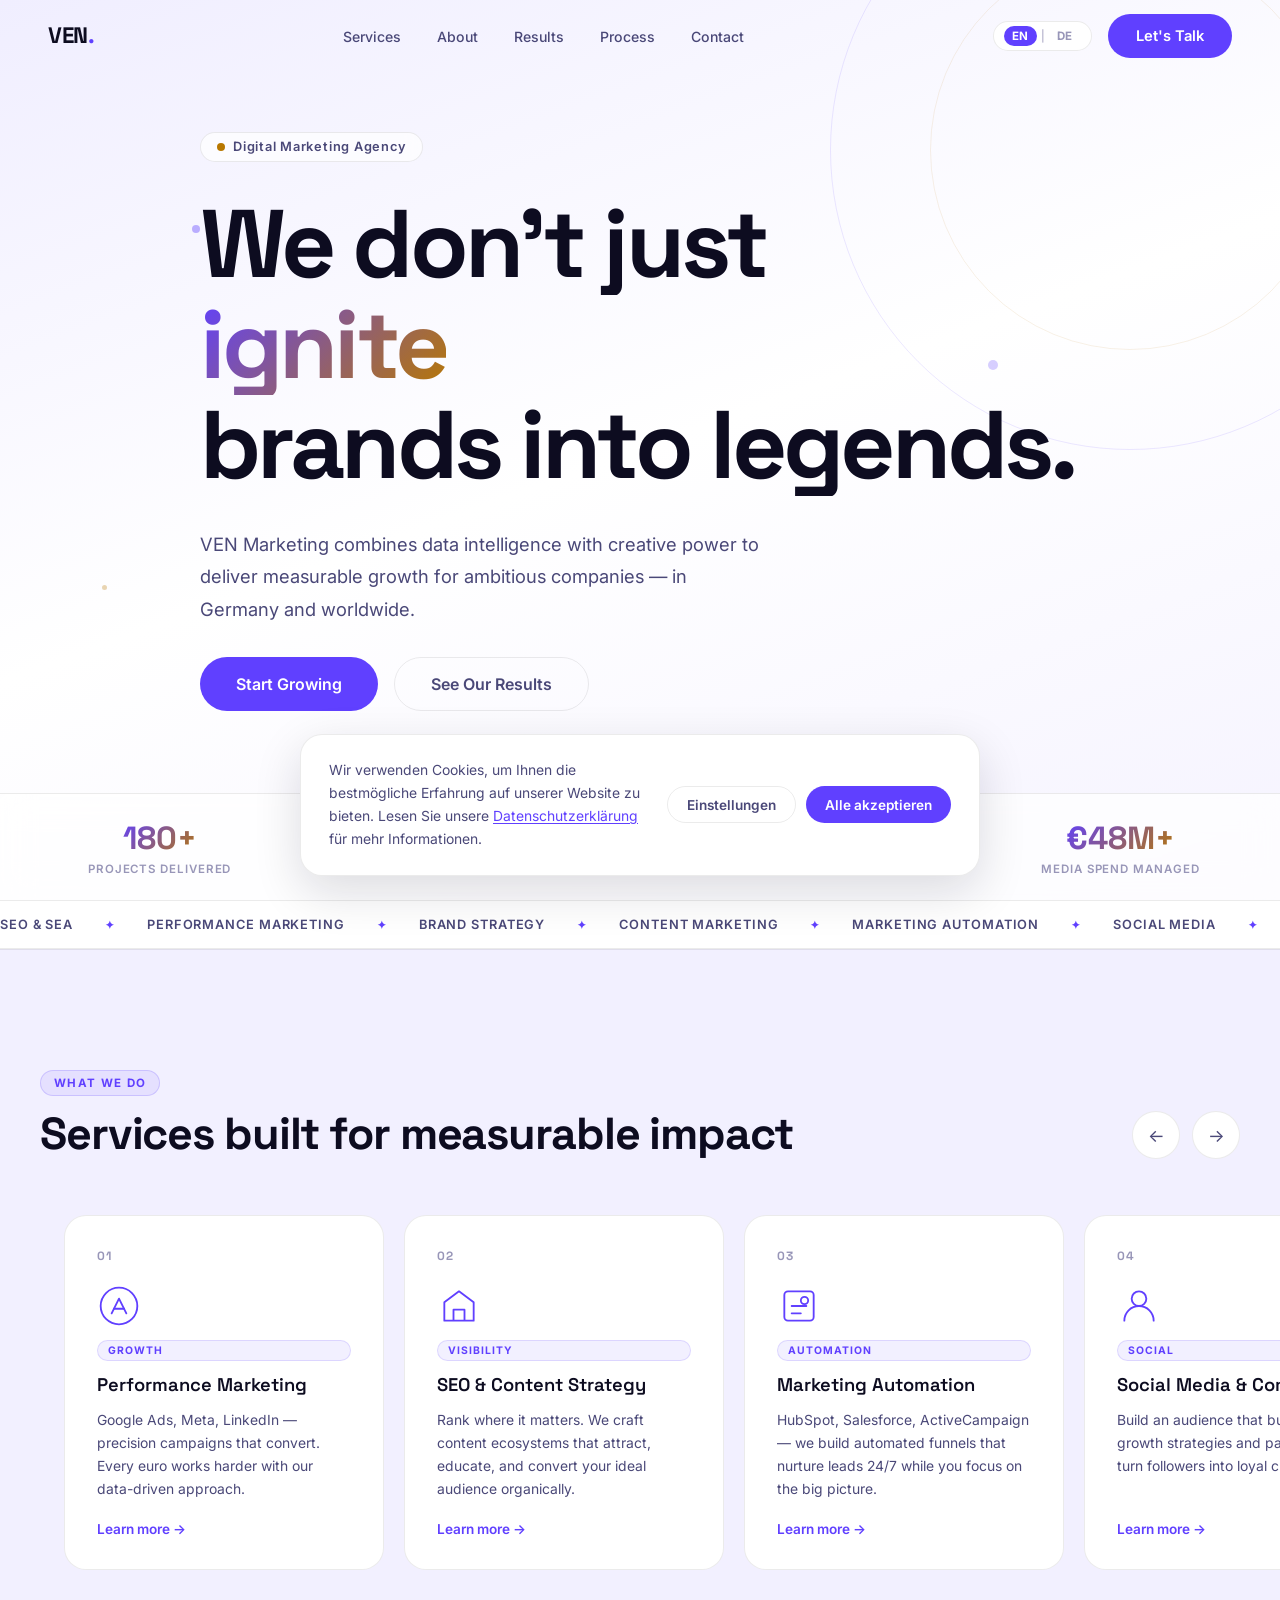
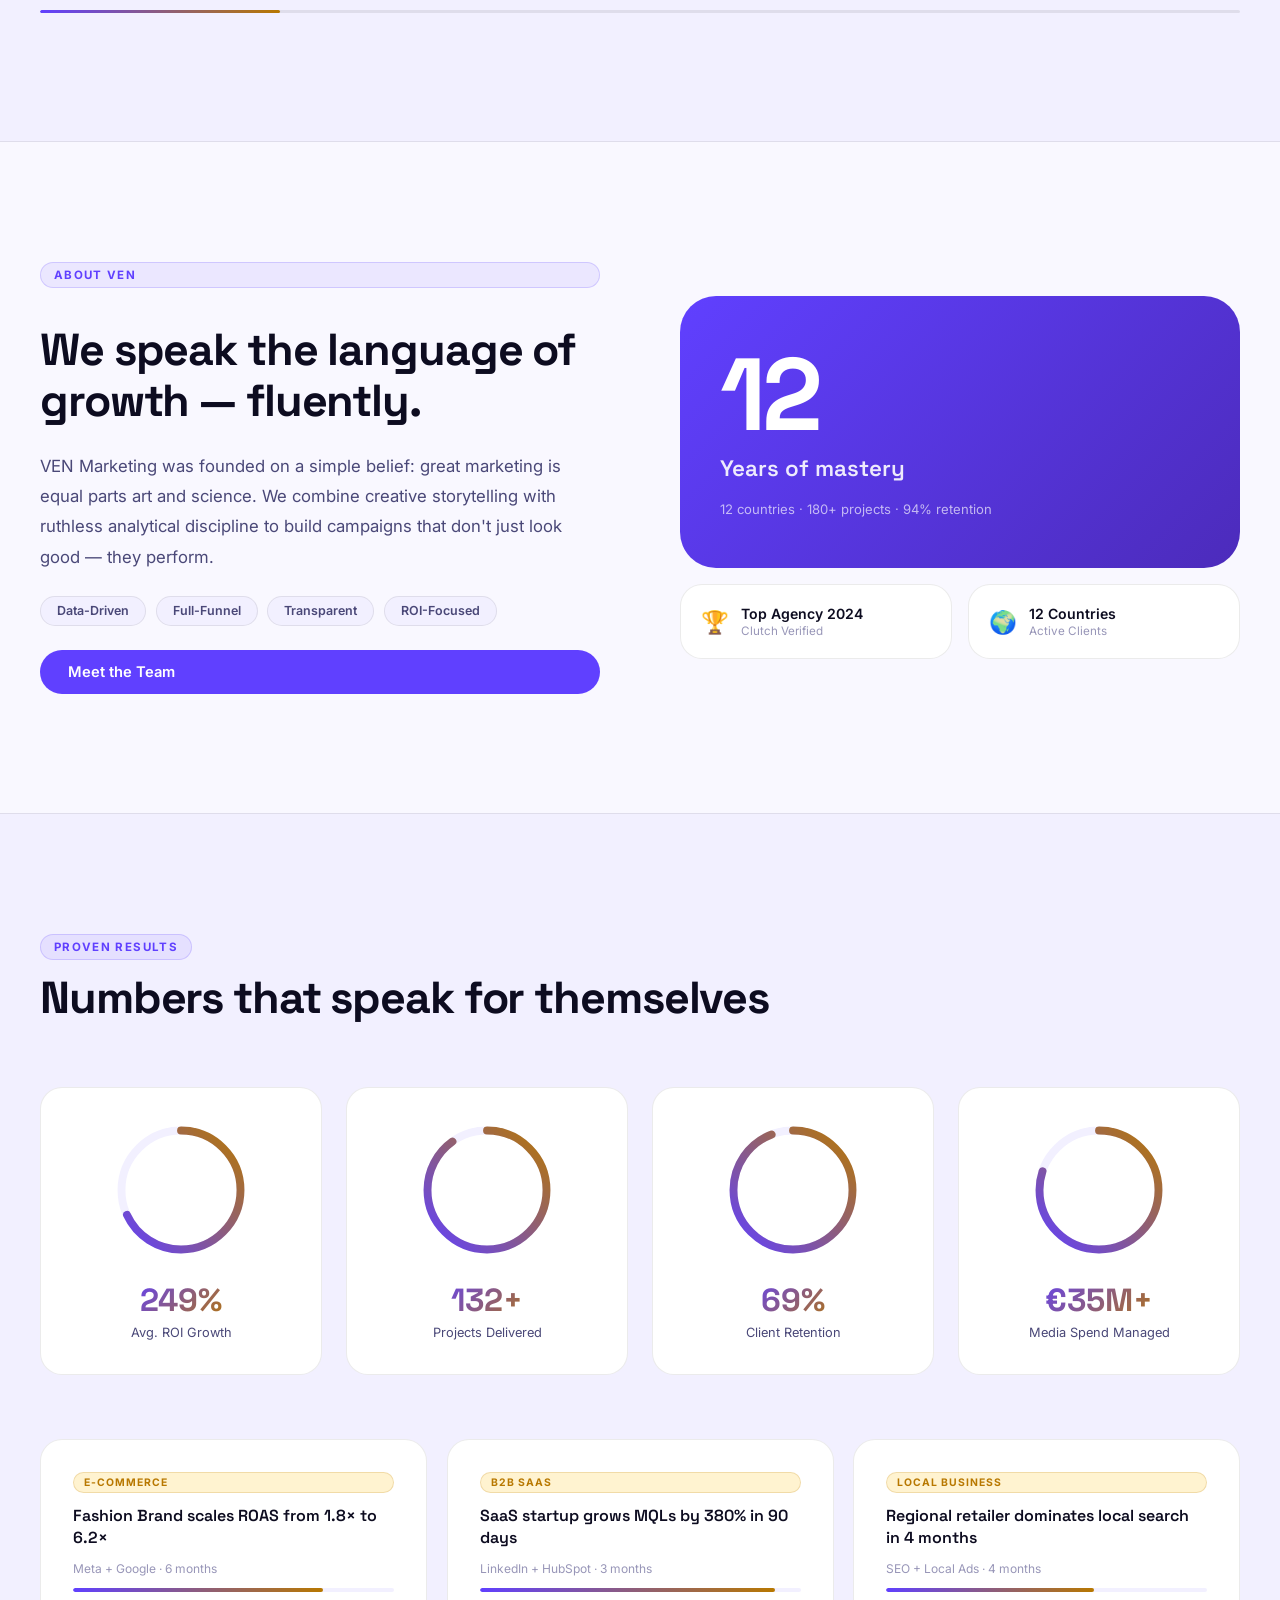
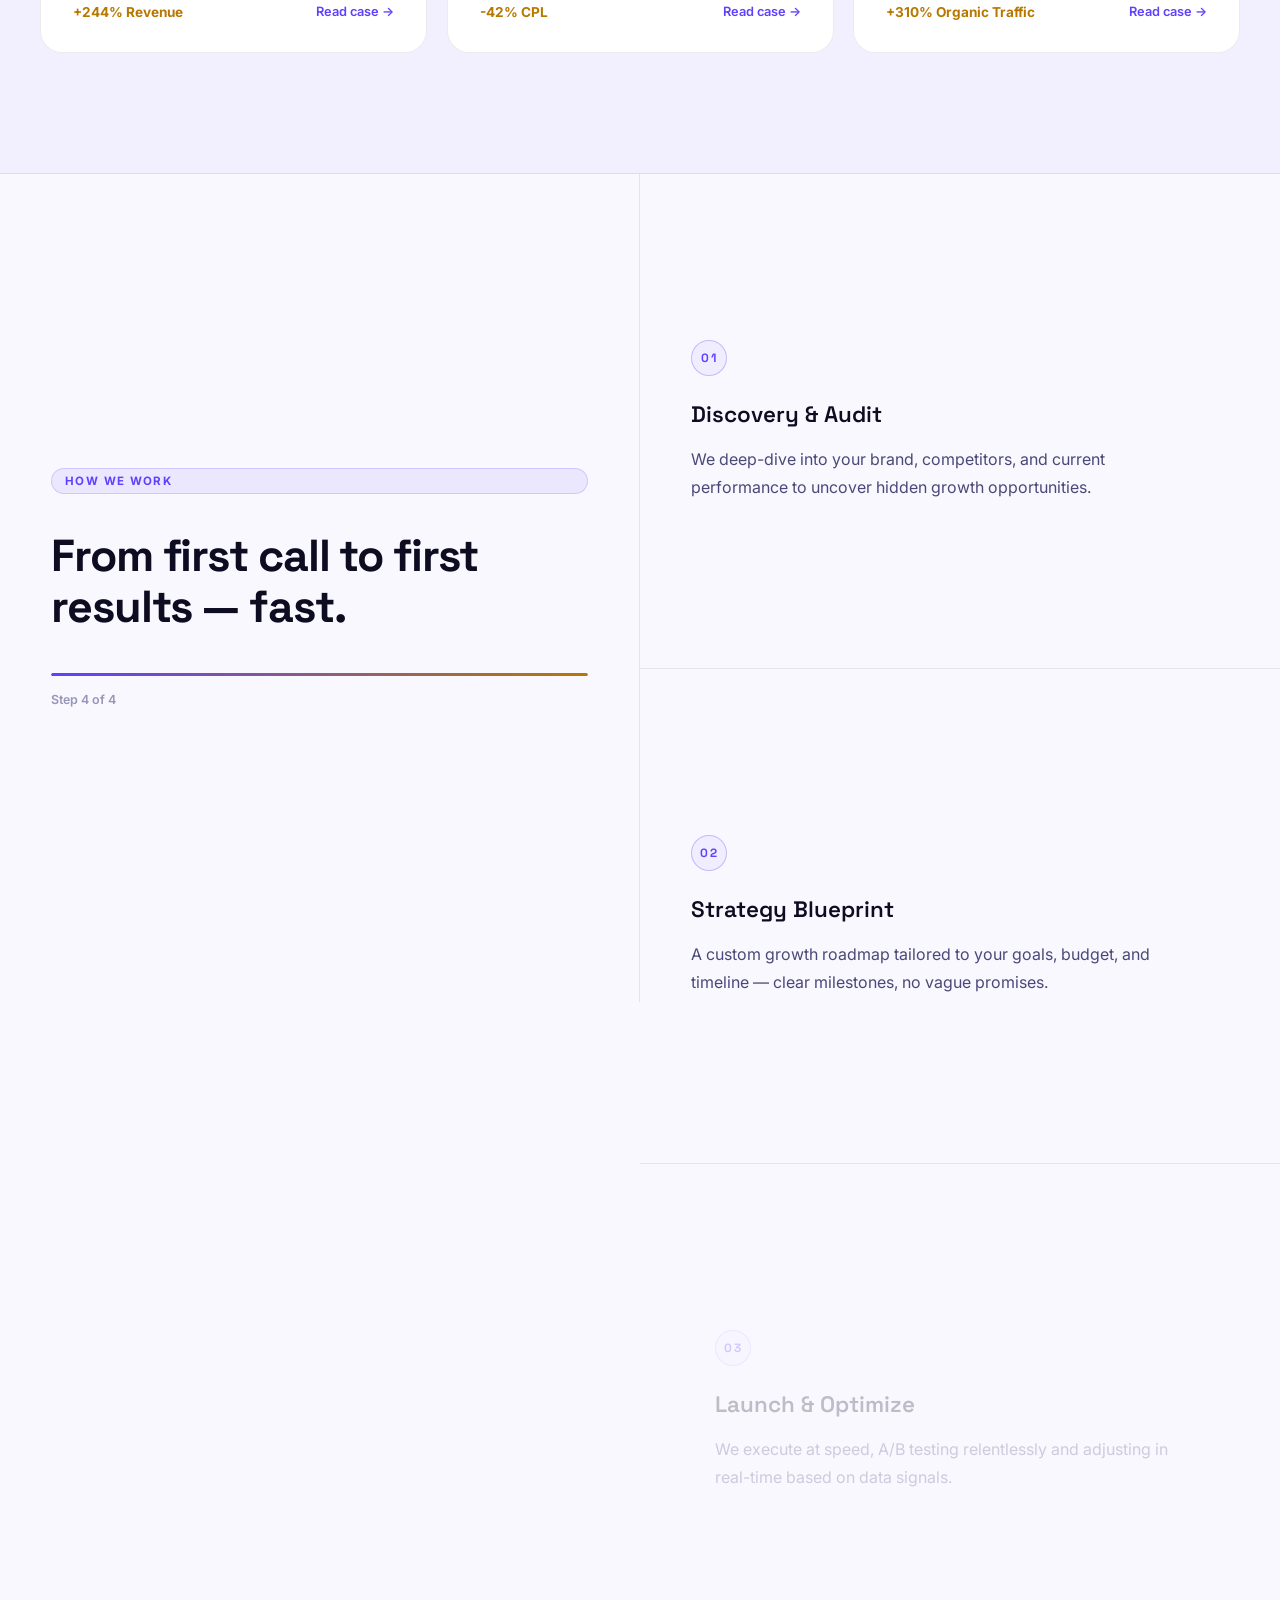
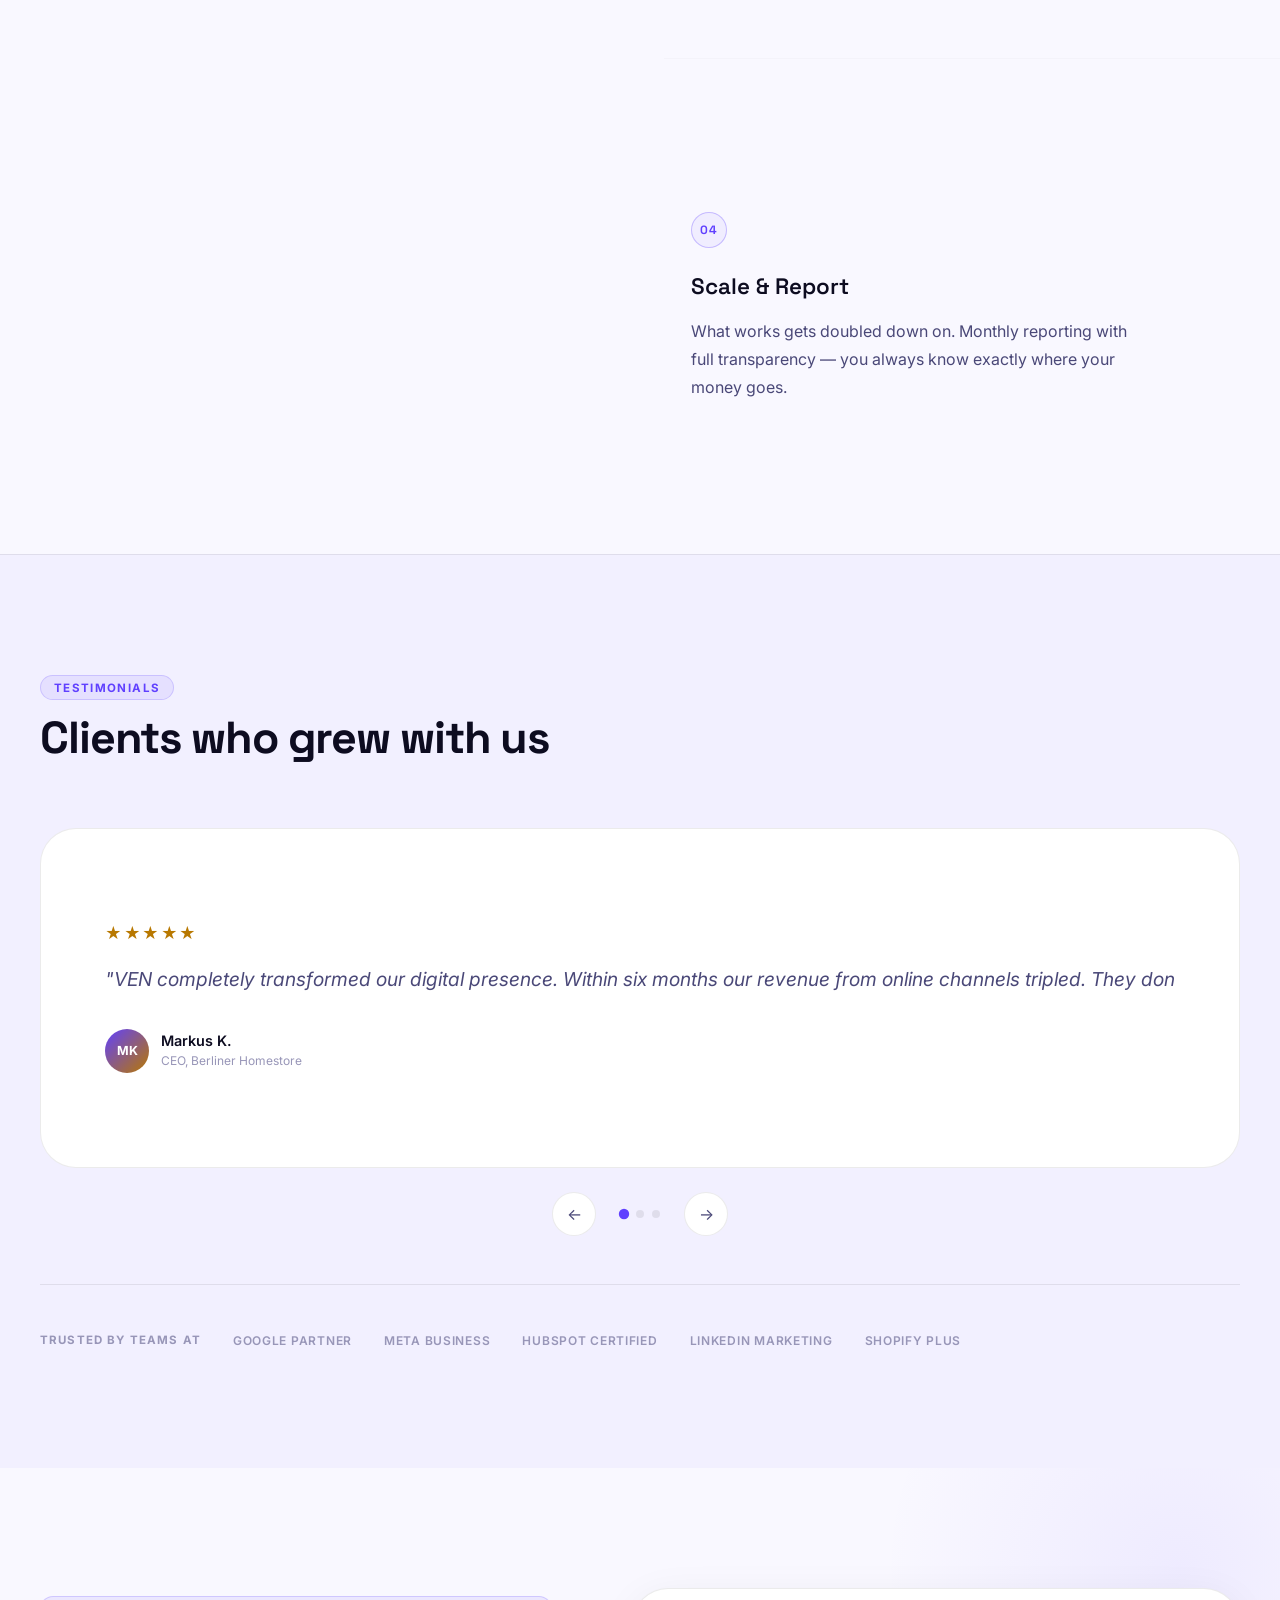
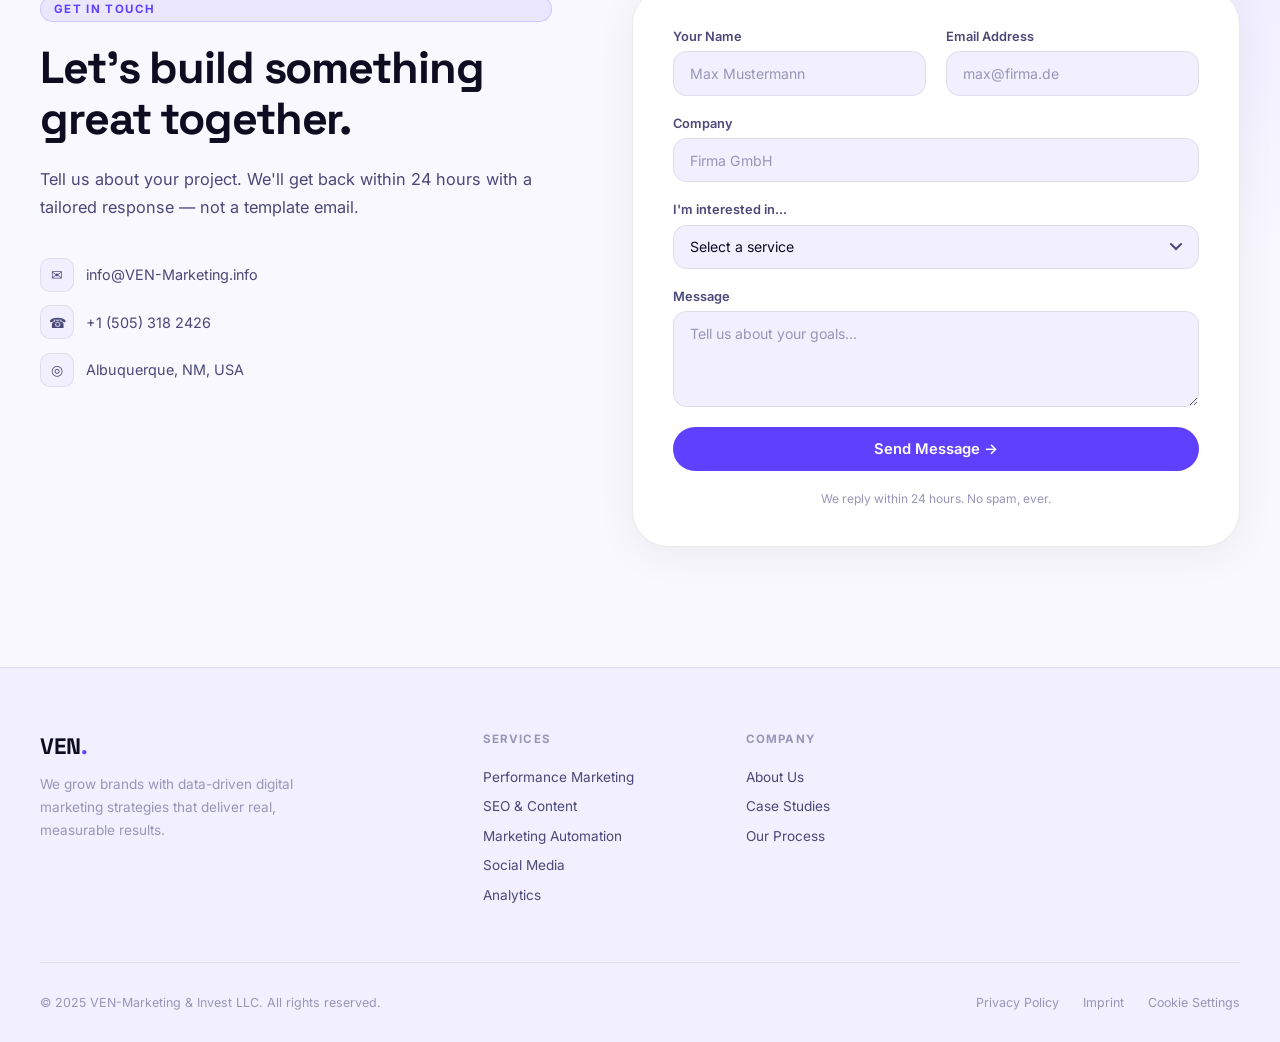
==== commit 8e10f84e: "fix: update contact email to info@VEN-Marketing.info" ====
--- a/index.html
+++ b/index.html
@@ -414,7 +414,7 @@
         <h2 class="section-title" data-en="Let's build something great together." data-de="Lassen Sie uns gemeinsam etwas Großartiges aufbauen.">Let's build something great together.</h2>
         <p data-en="Tell us about your project. We'll get back within 24 hours with a tailored response — not a template email." data-de="Erzählen Sie uns von Ihrem Projekt. Wir melden uns innerhalb von 24 Stunden mit einer maßgeschneiderten Antwort.">Tell us about your project. We'll get back within 24 hours with a tailored response — not a template email.</p>
         <div class="contact__details">
-          <div class="contact__detail"><span>✉</span><a href="mailto:volttexon@outlook.com">volttexon@outlook.com</a></div>
+          <div class="contact__detail"><span>✉</span><a href="mailto:info@VEN-Marketing.info">info@VEN-Marketing.info</a></div>
           <div class="contact__detail"><span>☎</span><a href="tel:+15053182426">+1 (505) 318 2426</a></div>
           <div class="contact__detail"><span>◎</span><span data-en="Albuquerque, NM, USA" data-de="Albuquerque, NM, USA">Albuquerque, NM, USA</span></div>
         </div>
@@ -614,7 +614,7 @@
           </li>
           <li>
             <svg width="16" height="16" viewBox="0 0 24 24" fill="none" stroke="currentColor" stroke-width="2" stroke-linecap="round" stroke-linejoin="round"><path d="M4 4h16c1.1 0 2 .9 2 2v12c0 1.1-.9 2-2 2H4c-1.1 0-2-.9-2-2V6c0-1.1.9-2 2-2z"/><polyline points="22,6 12,13 2,6"/></svg>
-            <a href="mailto:volttexon@outlook.com">volttexon@outlook.com</a>
+            <a href="mailto:info@VEN-Marketing.info">info@VEN-Marketing.info</a>
           </li>
         </ul>
       </section>
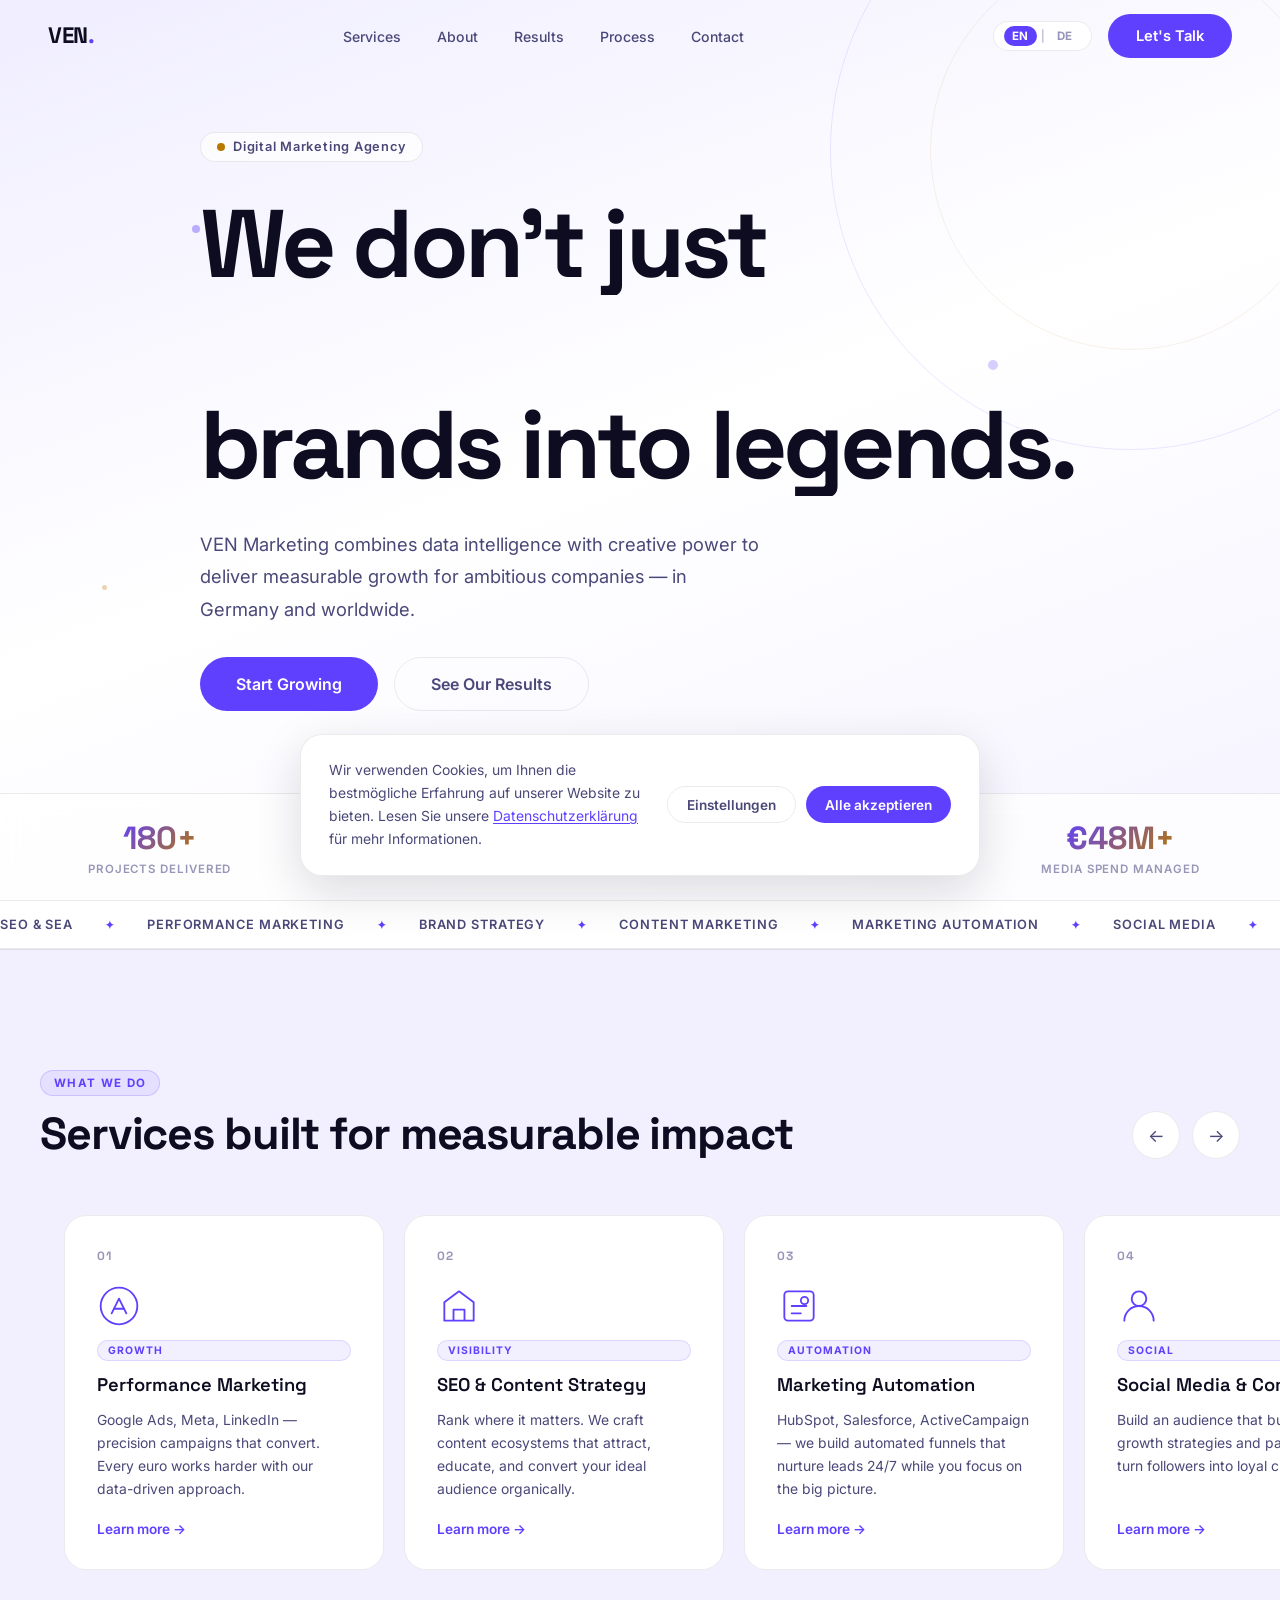
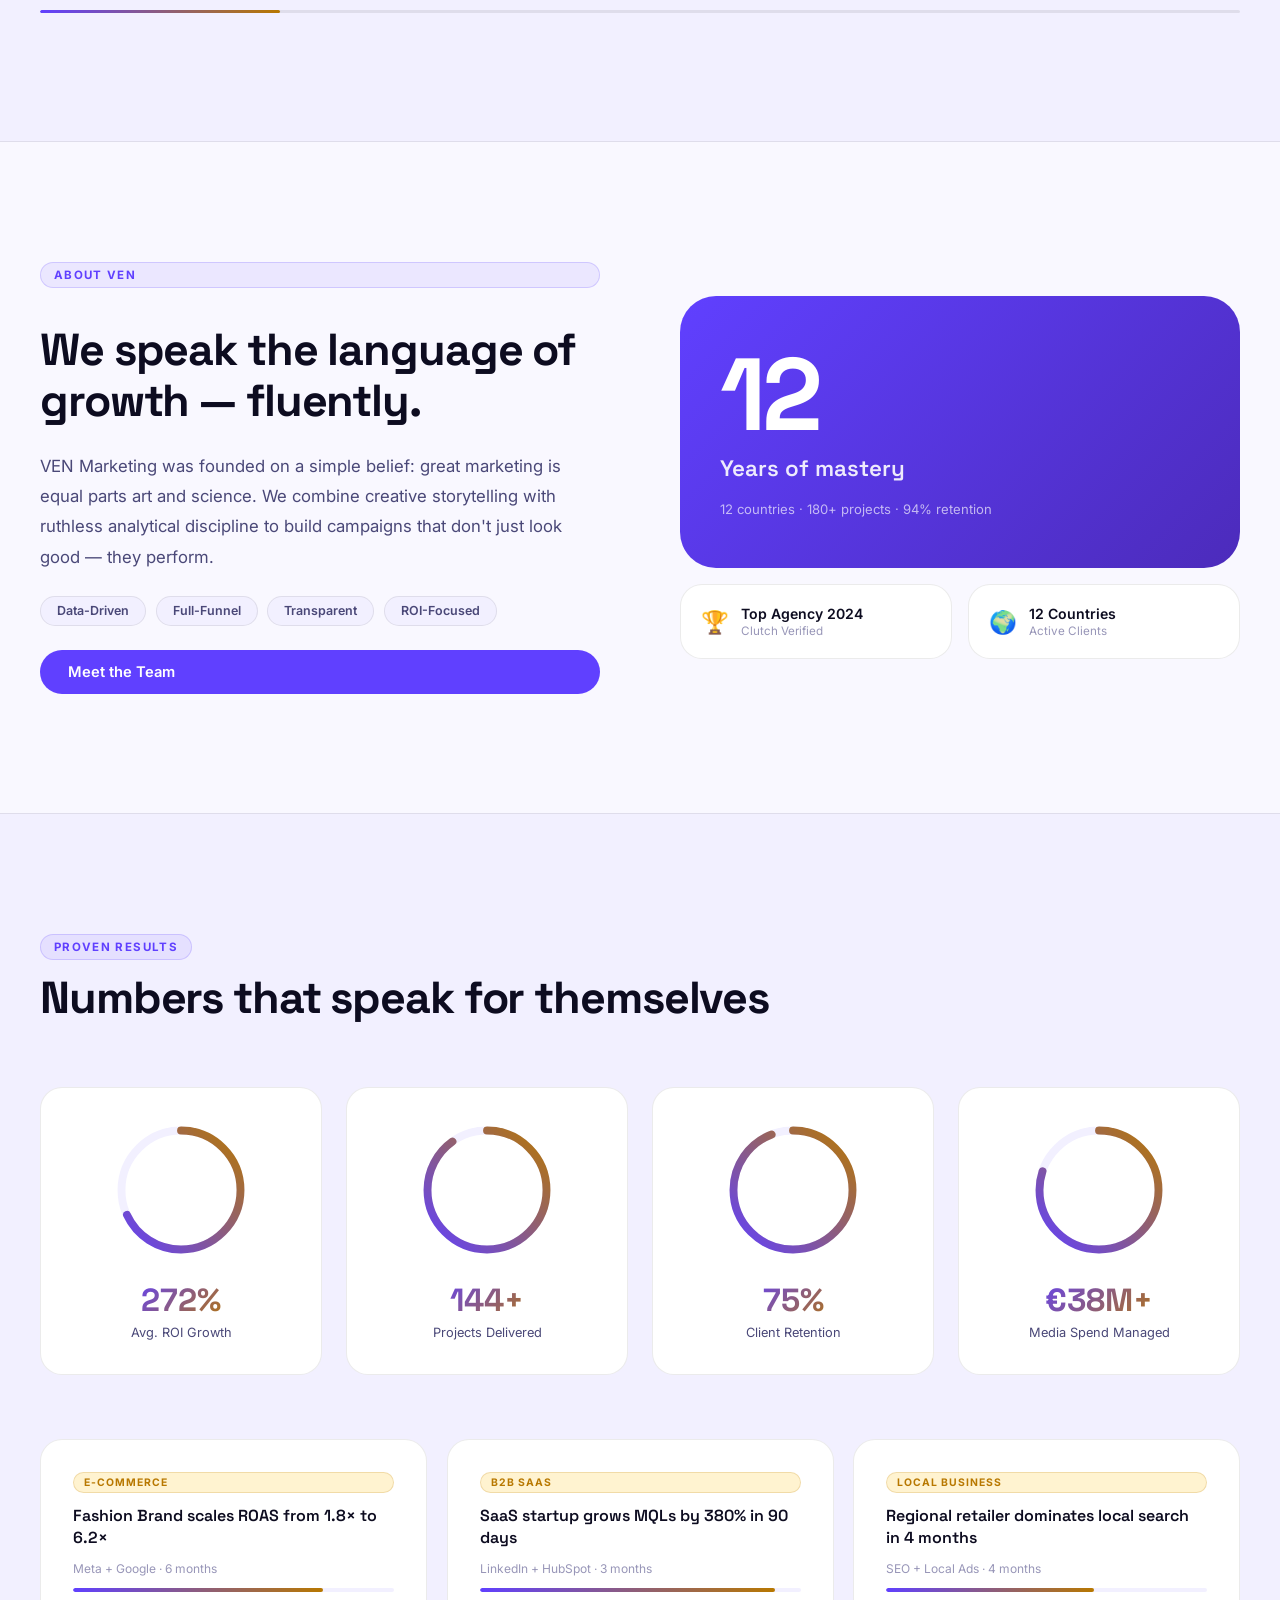
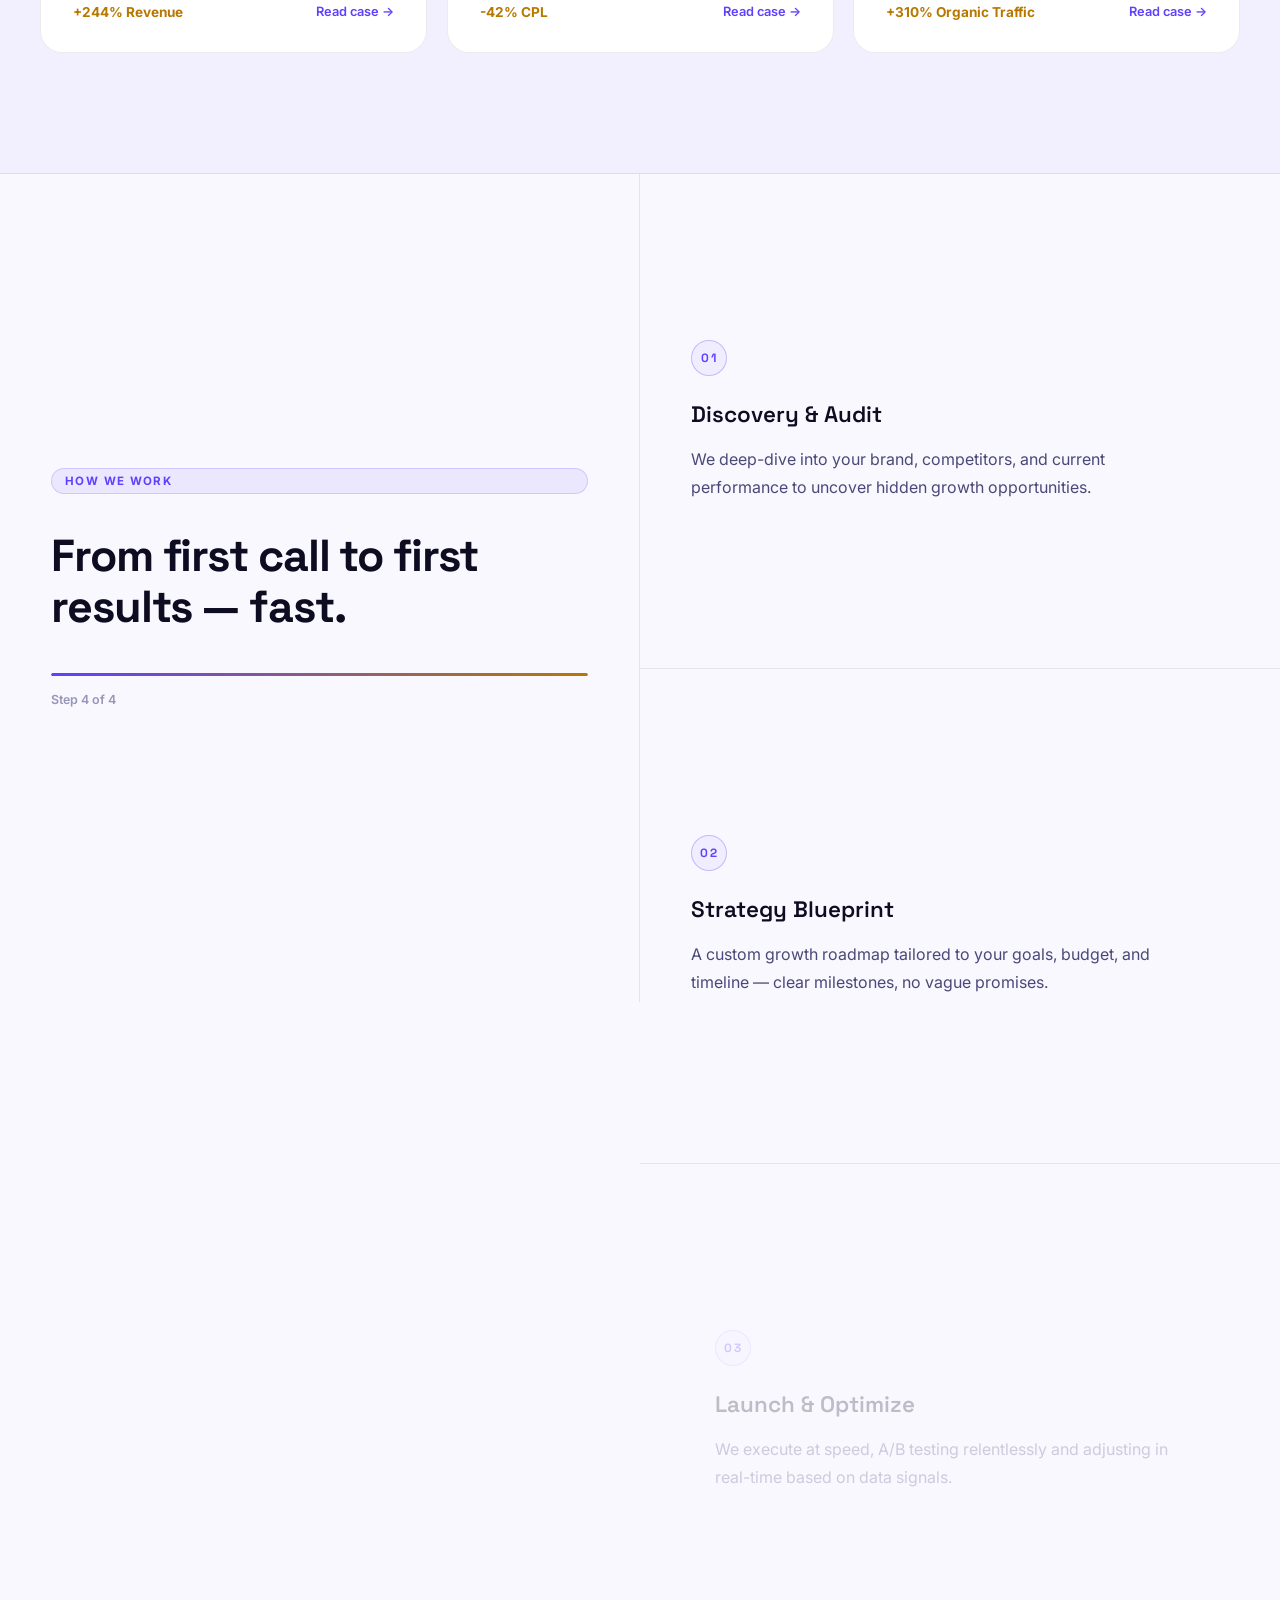
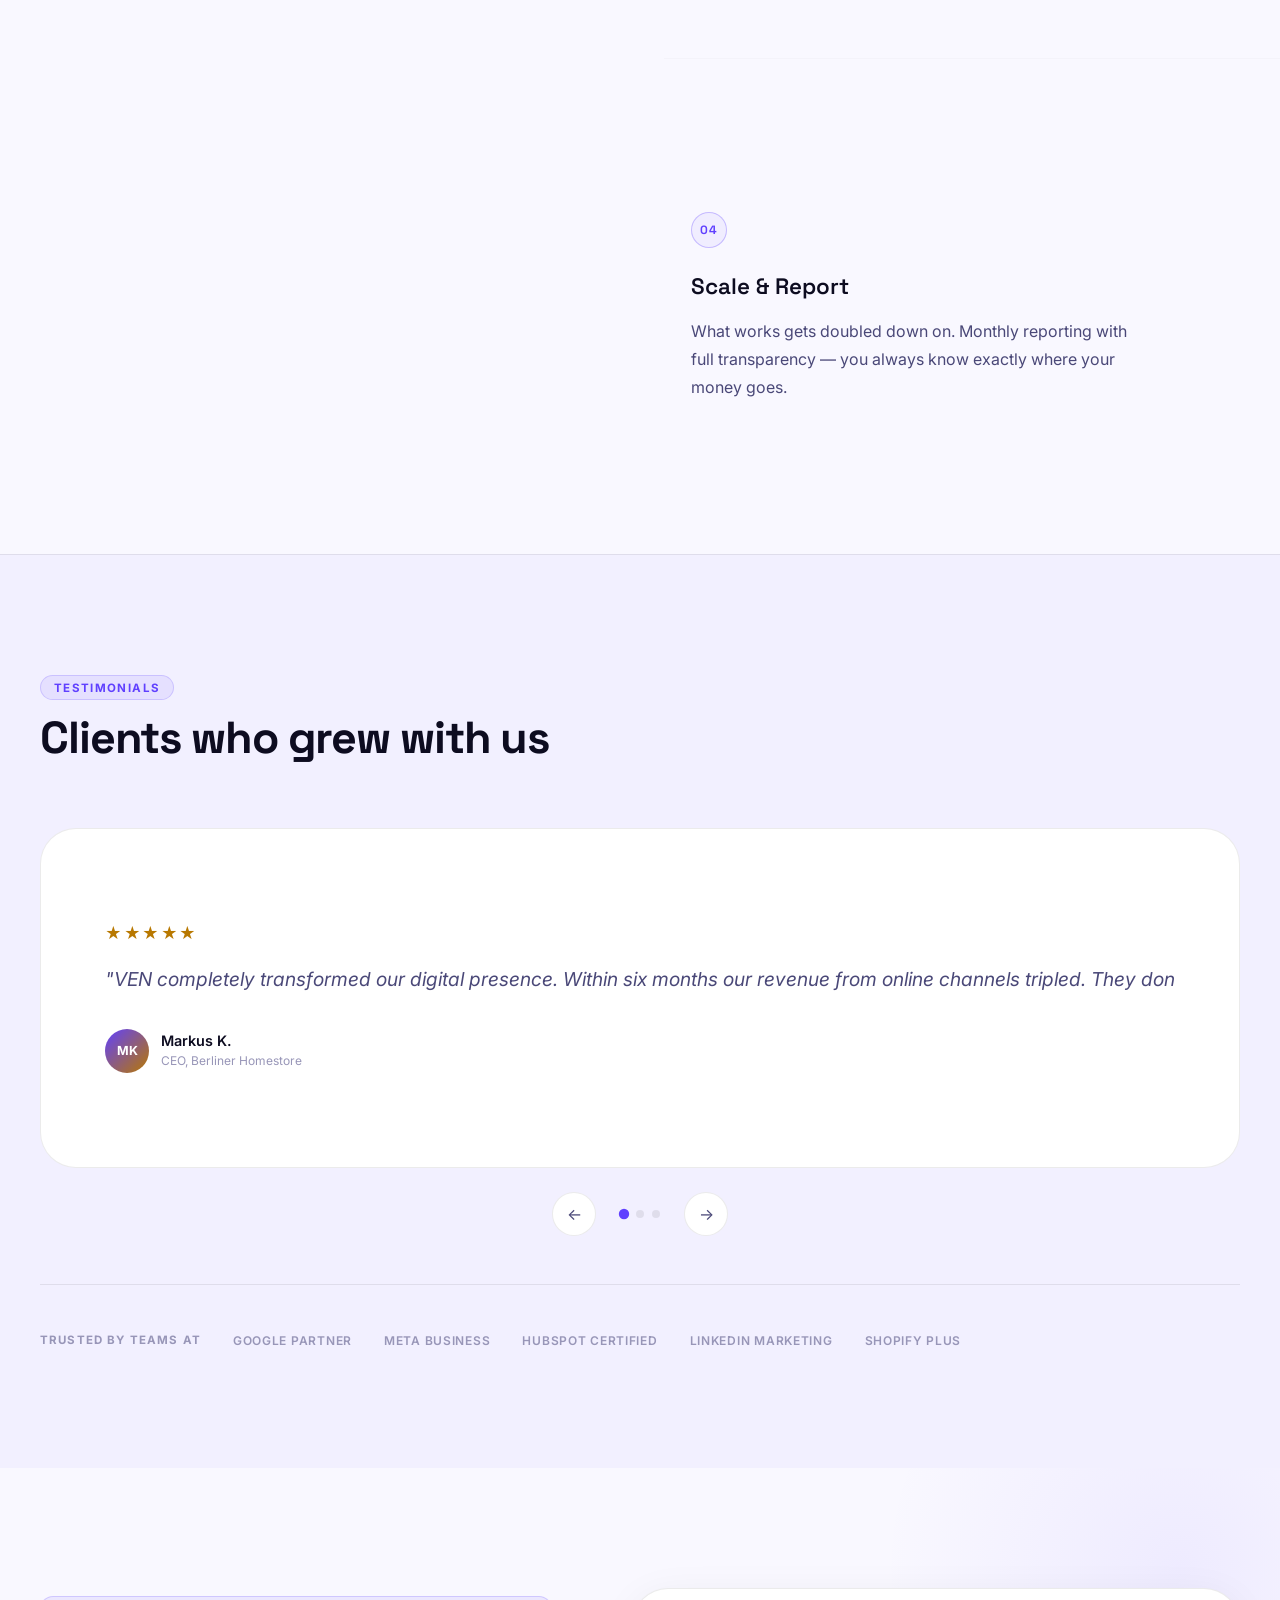
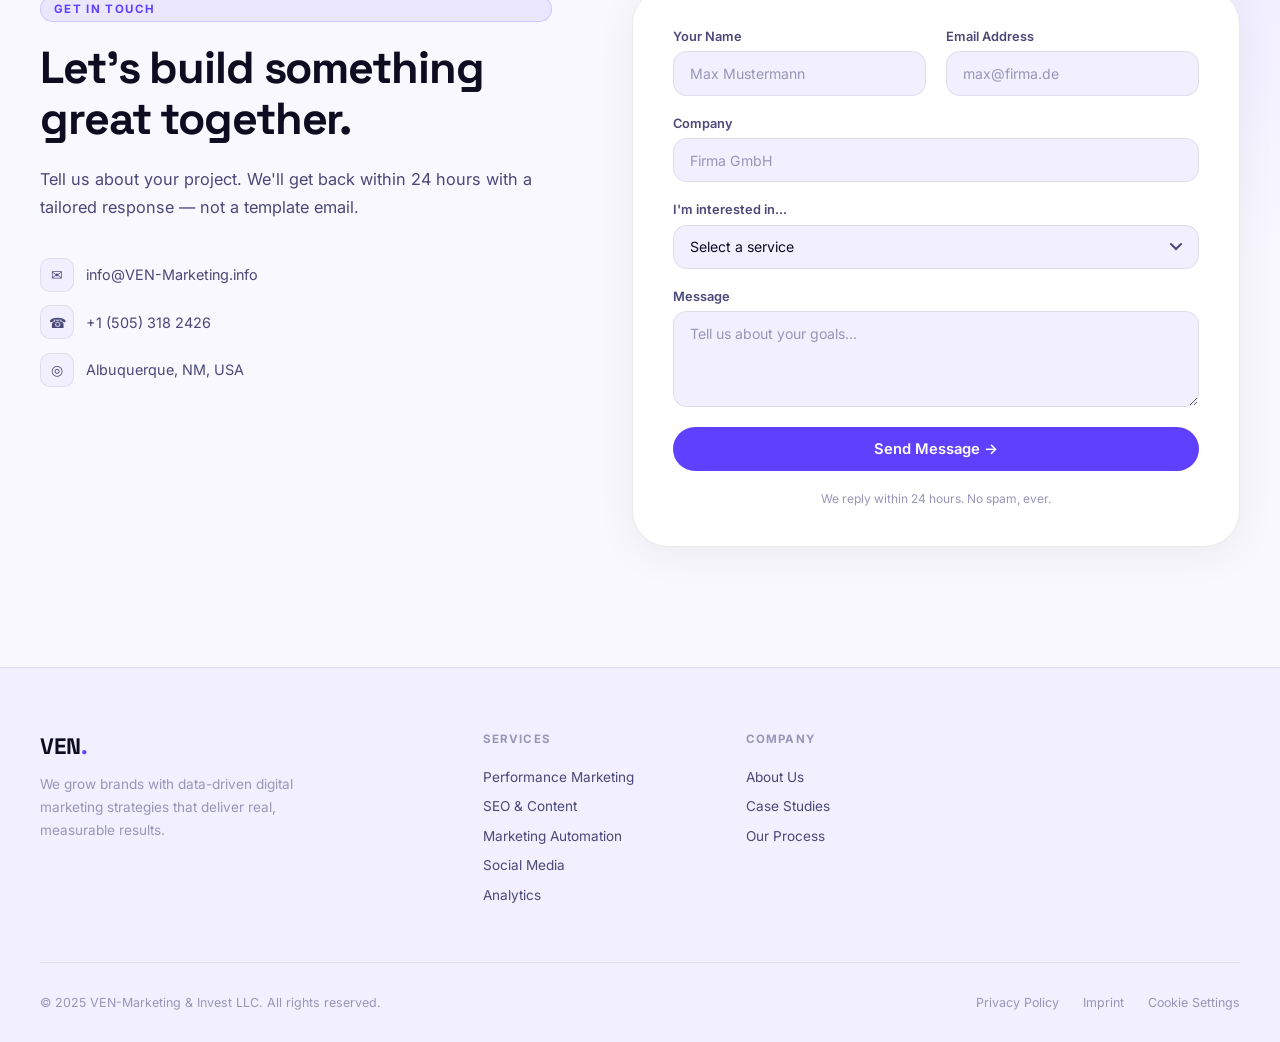
==== commit 06e1db62: "fix: update Web3Forms access key to deliver to info@VEN-Marketing.info" ====
--- a/index.html
+++ b/index.html
@@ -420,9 +420,9 @@
         </div>
       </div>
       <div class="contact__right">
-        <form class="contact-form" id="contactForm" novalidate name="contact" netlify data-netlify="true" data-netlify-honeypot="bot-field">
-          <input type="hidden" name="form-name" value="contact" />
-          <input name="bot-field" style="display:none" />
+        <form class="contact-form" id="contactForm" novalidate>
+          <input type="hidden" name="access_key" value="c3770846-342c-4444-aac4-150a7f4c092c" />
+          <input type="checkbox" name="botcheck" style="display:none" />
           <div class="form-row">
             <div class="form-group">
               <label data-en="Your Name" data-de="Ihr Name">Your Name</label>
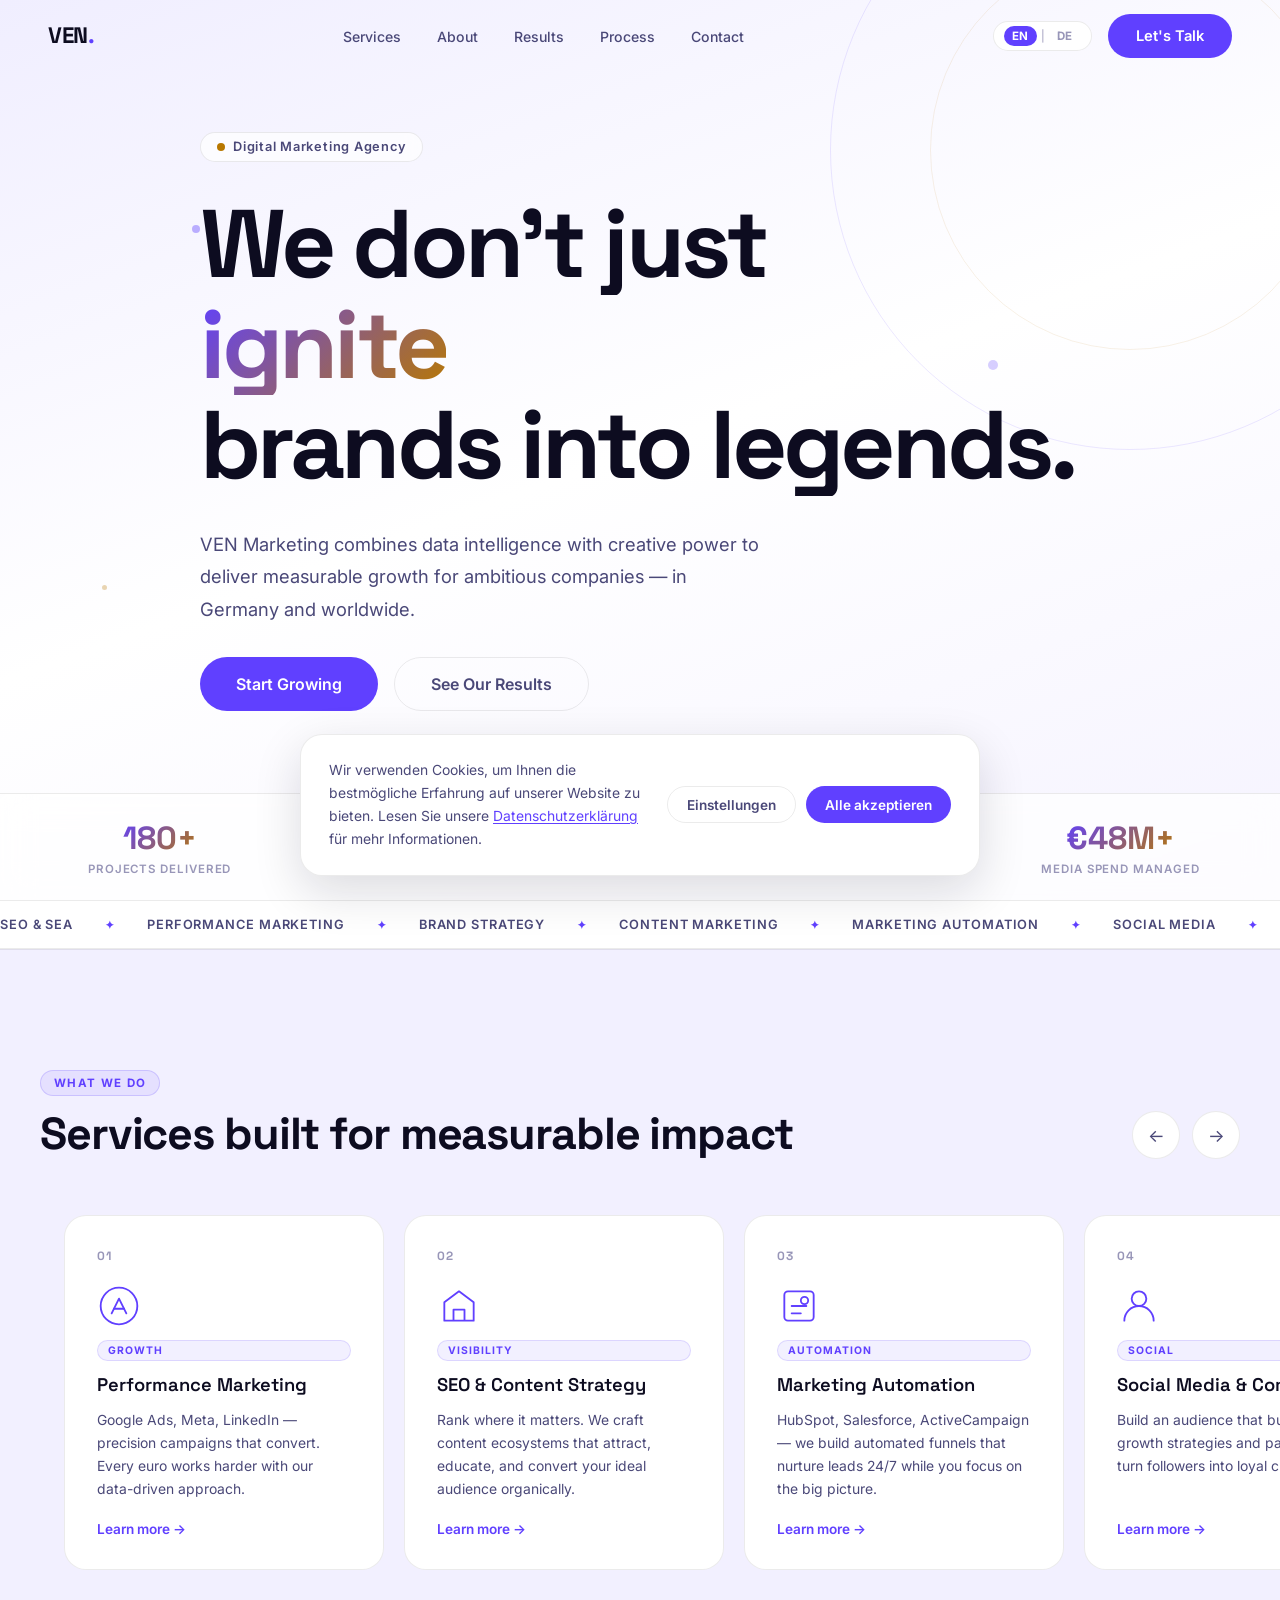
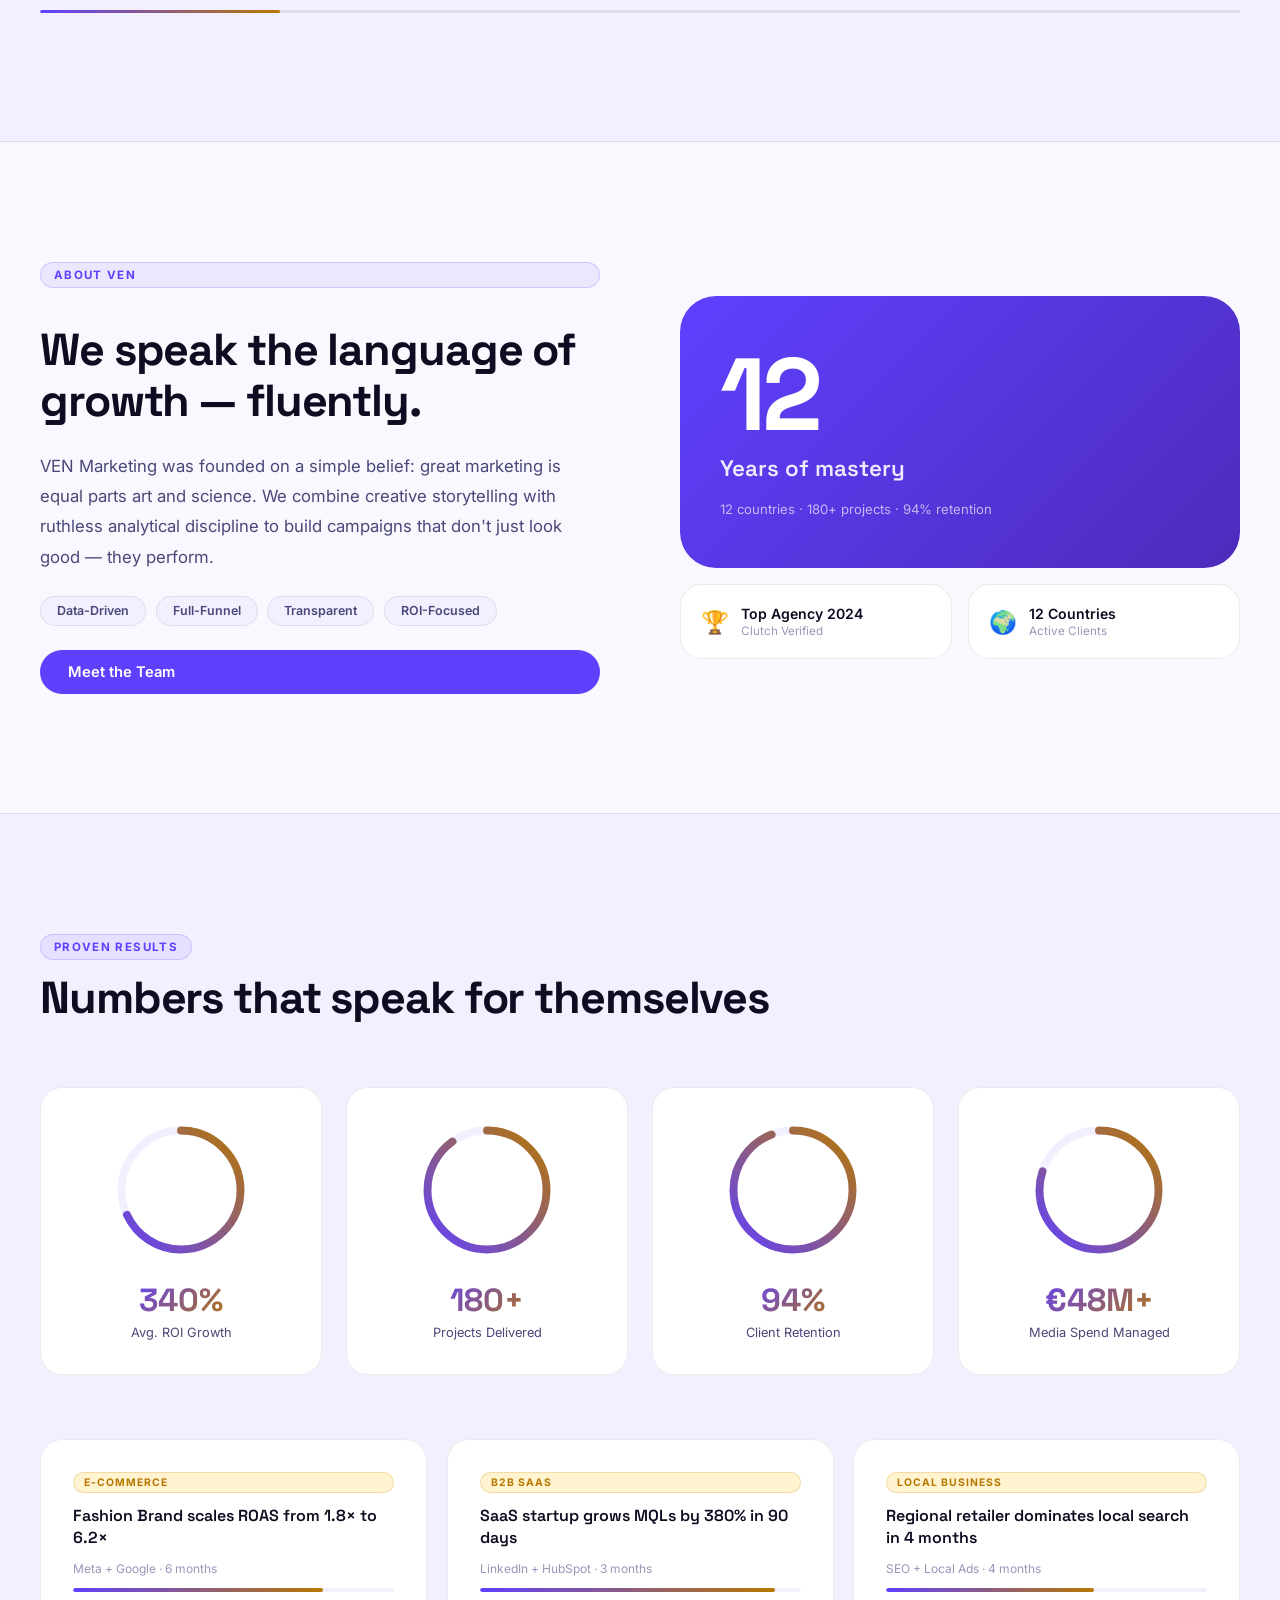
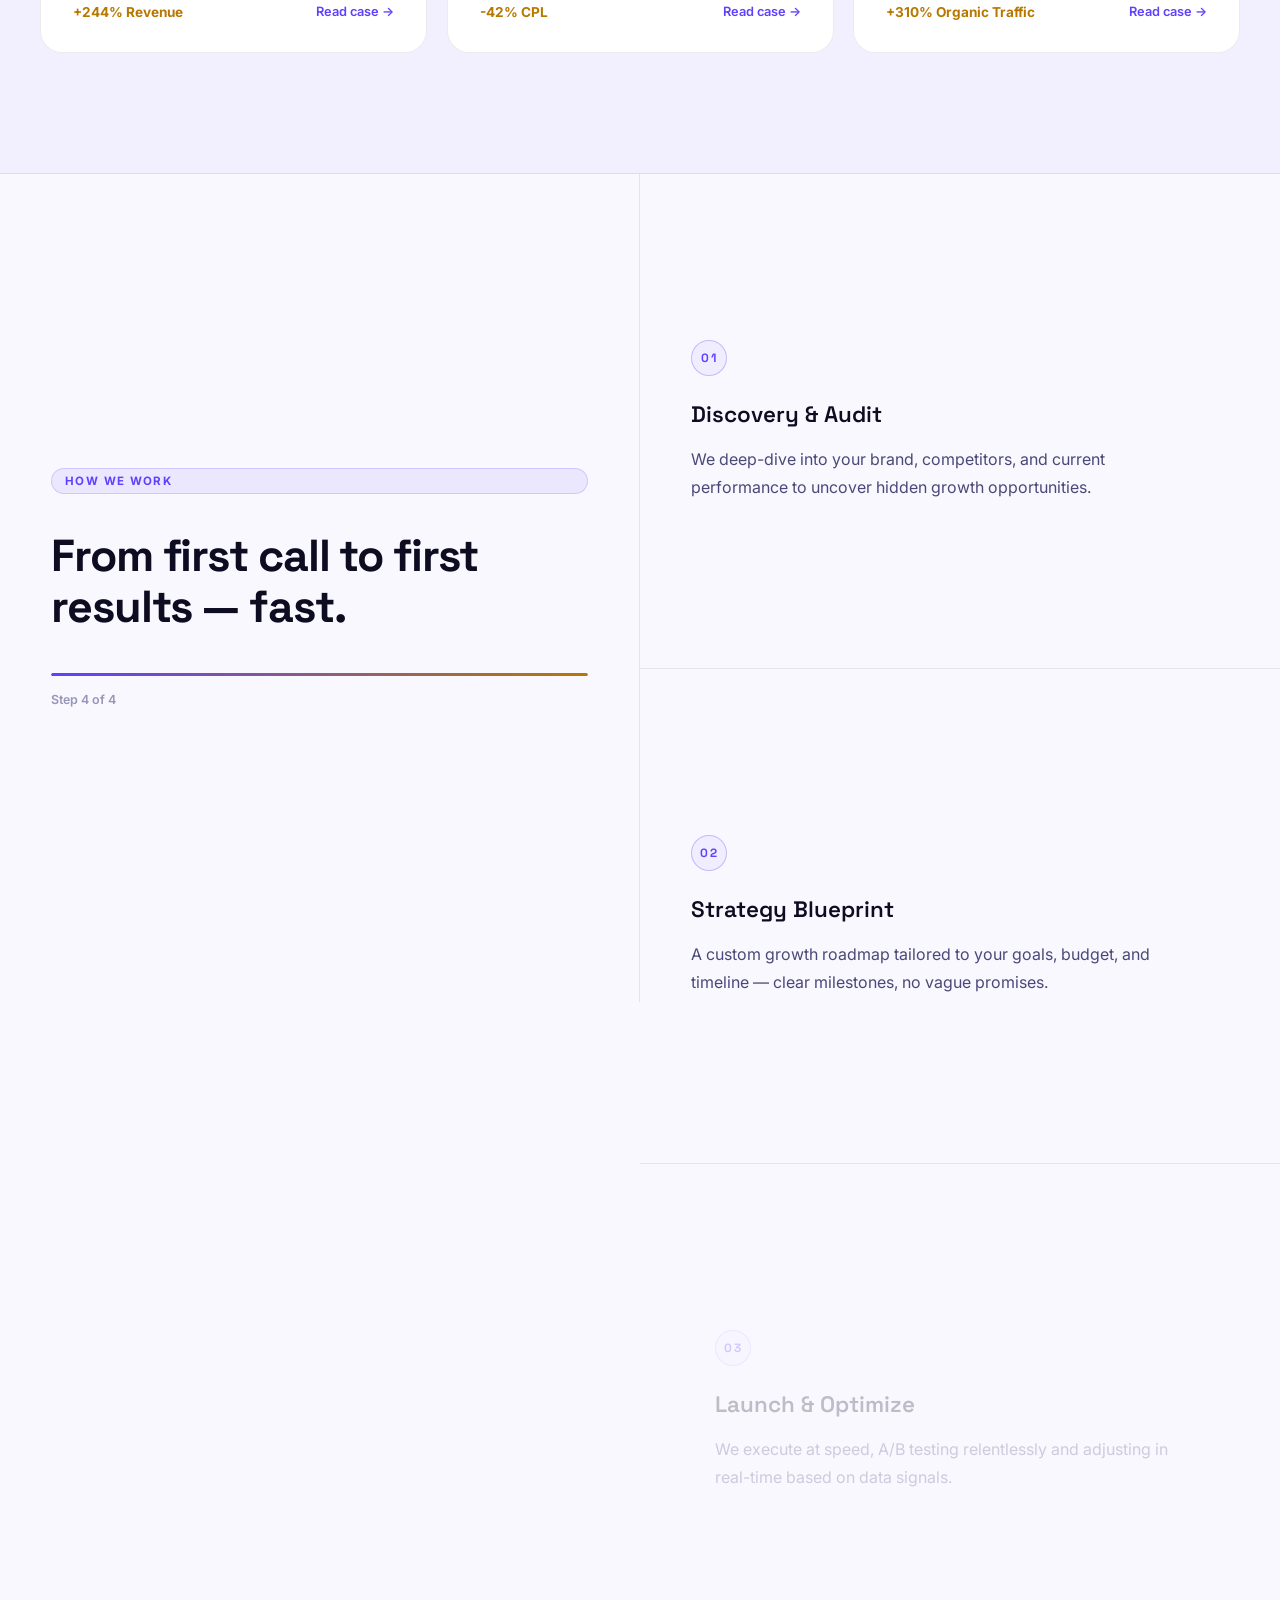
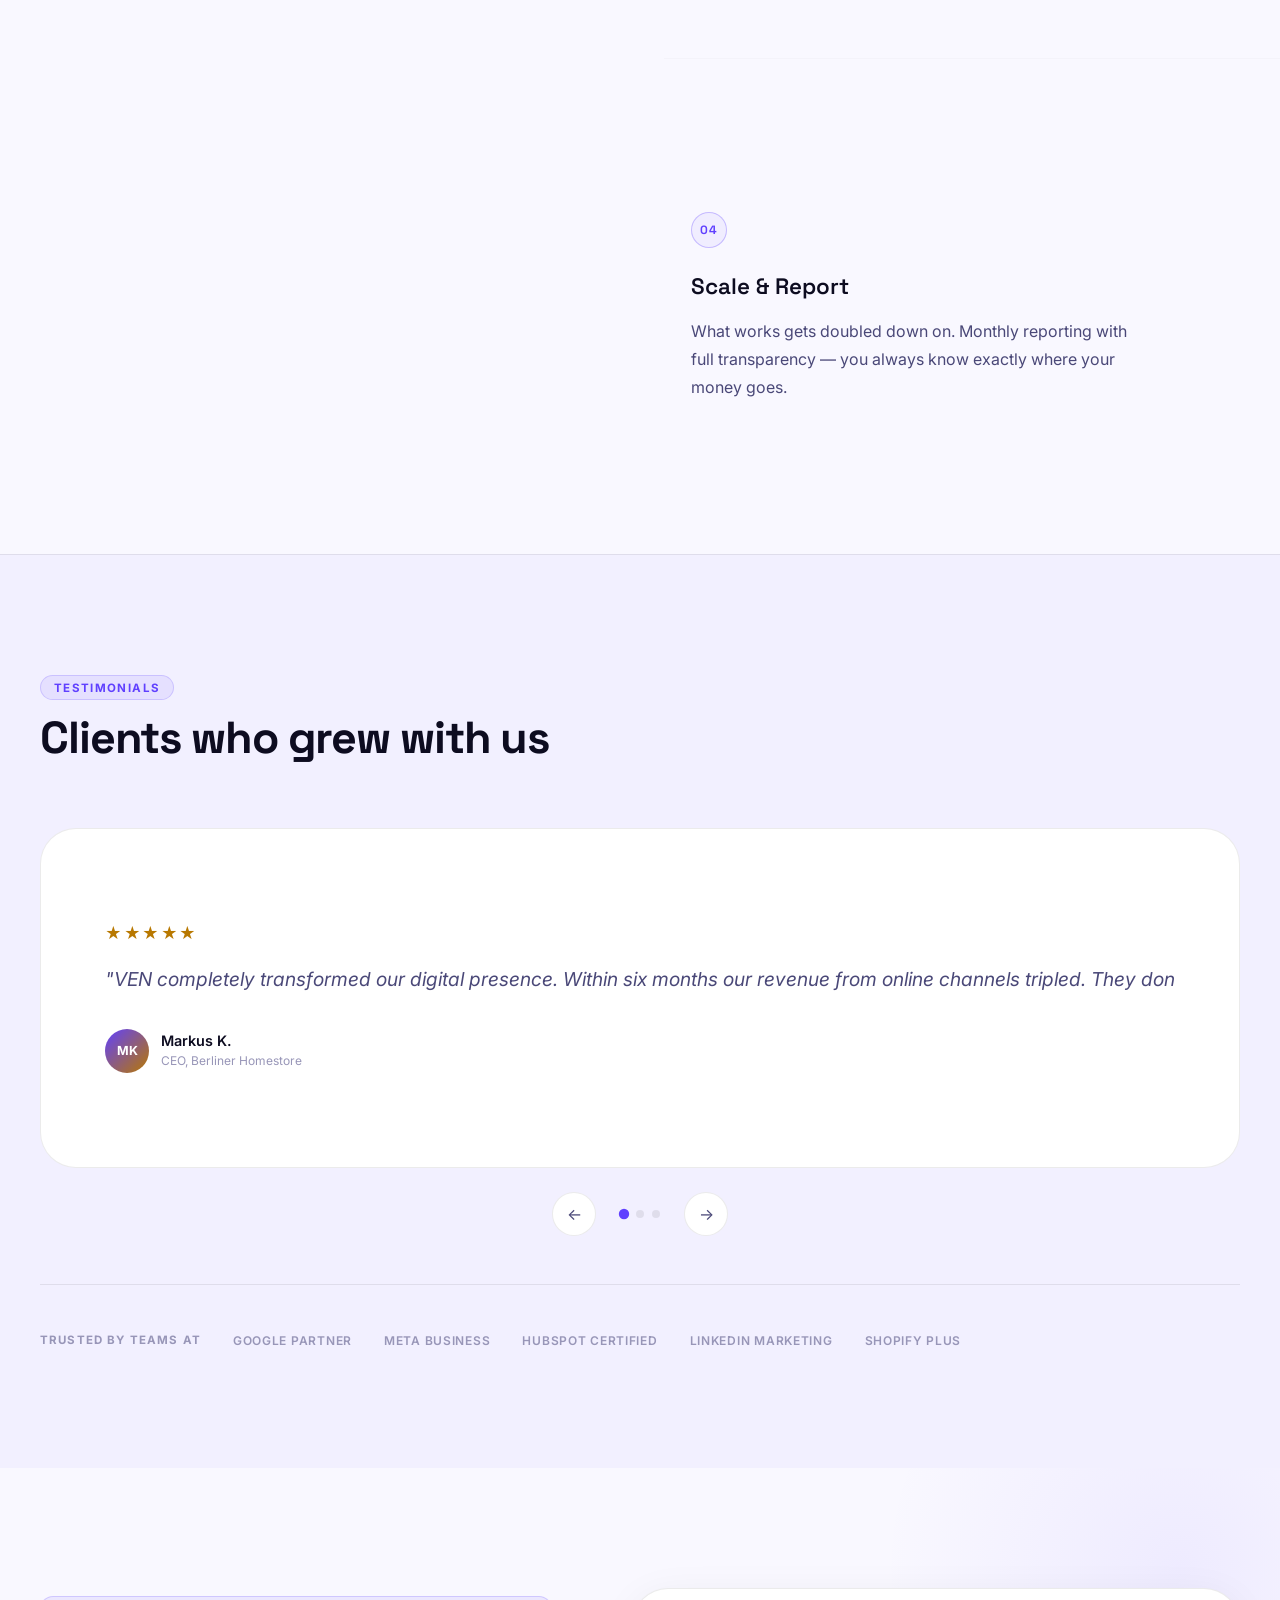
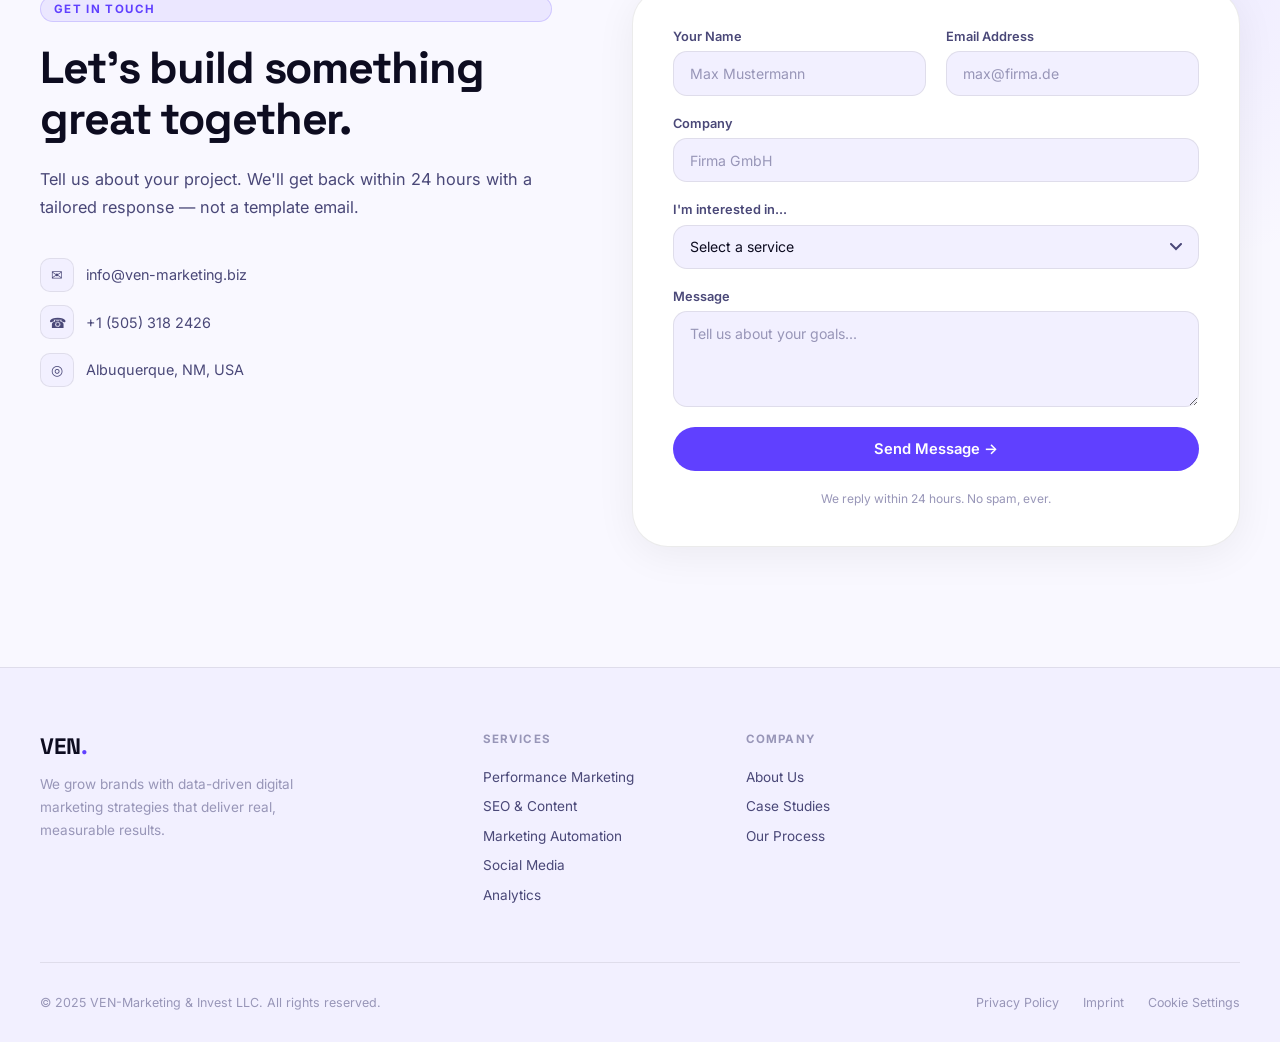
==== commit 1eef363b: "fix: update email address from info@VEN-Marketing.info to info@ven-marketing.biz Updated contact ema" ====
--- a/index.html
+++ b/index.html
@@ -414,7 +414,7 @@
         <h2 class="section-title" data-en="Let's build something great together." data-de="Lassen Sie uns gemeinsam etwas Großartiges aufbauen.">Let's build something great together.</h2>
         <p data-en="Tell us about your project. We'll get back within 24 hours with a tailored response — not a template email." data-de="Erzählen Sie uns von Ihrem Projekt. Wir melden uns innerhalb von 24 Stunden mit einer maßgeschneiderten Antwort.">Tell us about your project. We'll get back within 24 hours with a tailored response — not a template email.</p>
         <div class="contact__details">
-          <div class="contact__detail"><span>✉</span><a href="mailto:info@VEN-Marketing.info">info@VEN-Marketing.info</a></div>
+          <div class="contact__detail"><span>✉</span><a href="mailto:info@ven-marketing.biz">info@ven-marketing.biz</a></div>
           <div class="contact__detail"><span>☎</span><a href="tel:+15053182426">+1 (505) 318 2426</a></div>
           <div class="contact__detail"><span>◎</span><span data-en="Albuquerque, NM, USA" data-de="Albuquerque, NM, USA">Albuquerque, NM, USA</span></div>
         </div>
@@ -614,7 +614,7 @@
           </li>
           <li>
             <svg width="16" height="16" viewBox="0 0 24 24" fill="none" stroke="currentColor" stroke-width="2" stroke-linecap="round" stroke-linejoin="round"><path d="M4 4h16c1.1 0 2 .9 2 2v12c0 1.1-.9 2-2 2H4c-1.1 0-2-.9-2-2V6c0-1.1.9-2 2-2z"/><polyline points="22,6 12,13 2,6"/></svg>
-            <a href="mailto:info@VEN-Marketing.info">info@VEN-Marketing.info</a>
+            <a href="mailto:info@ven-marketing.biz">info@ven-marketing.biz</a>
           </li>
         </ul>
       </section>
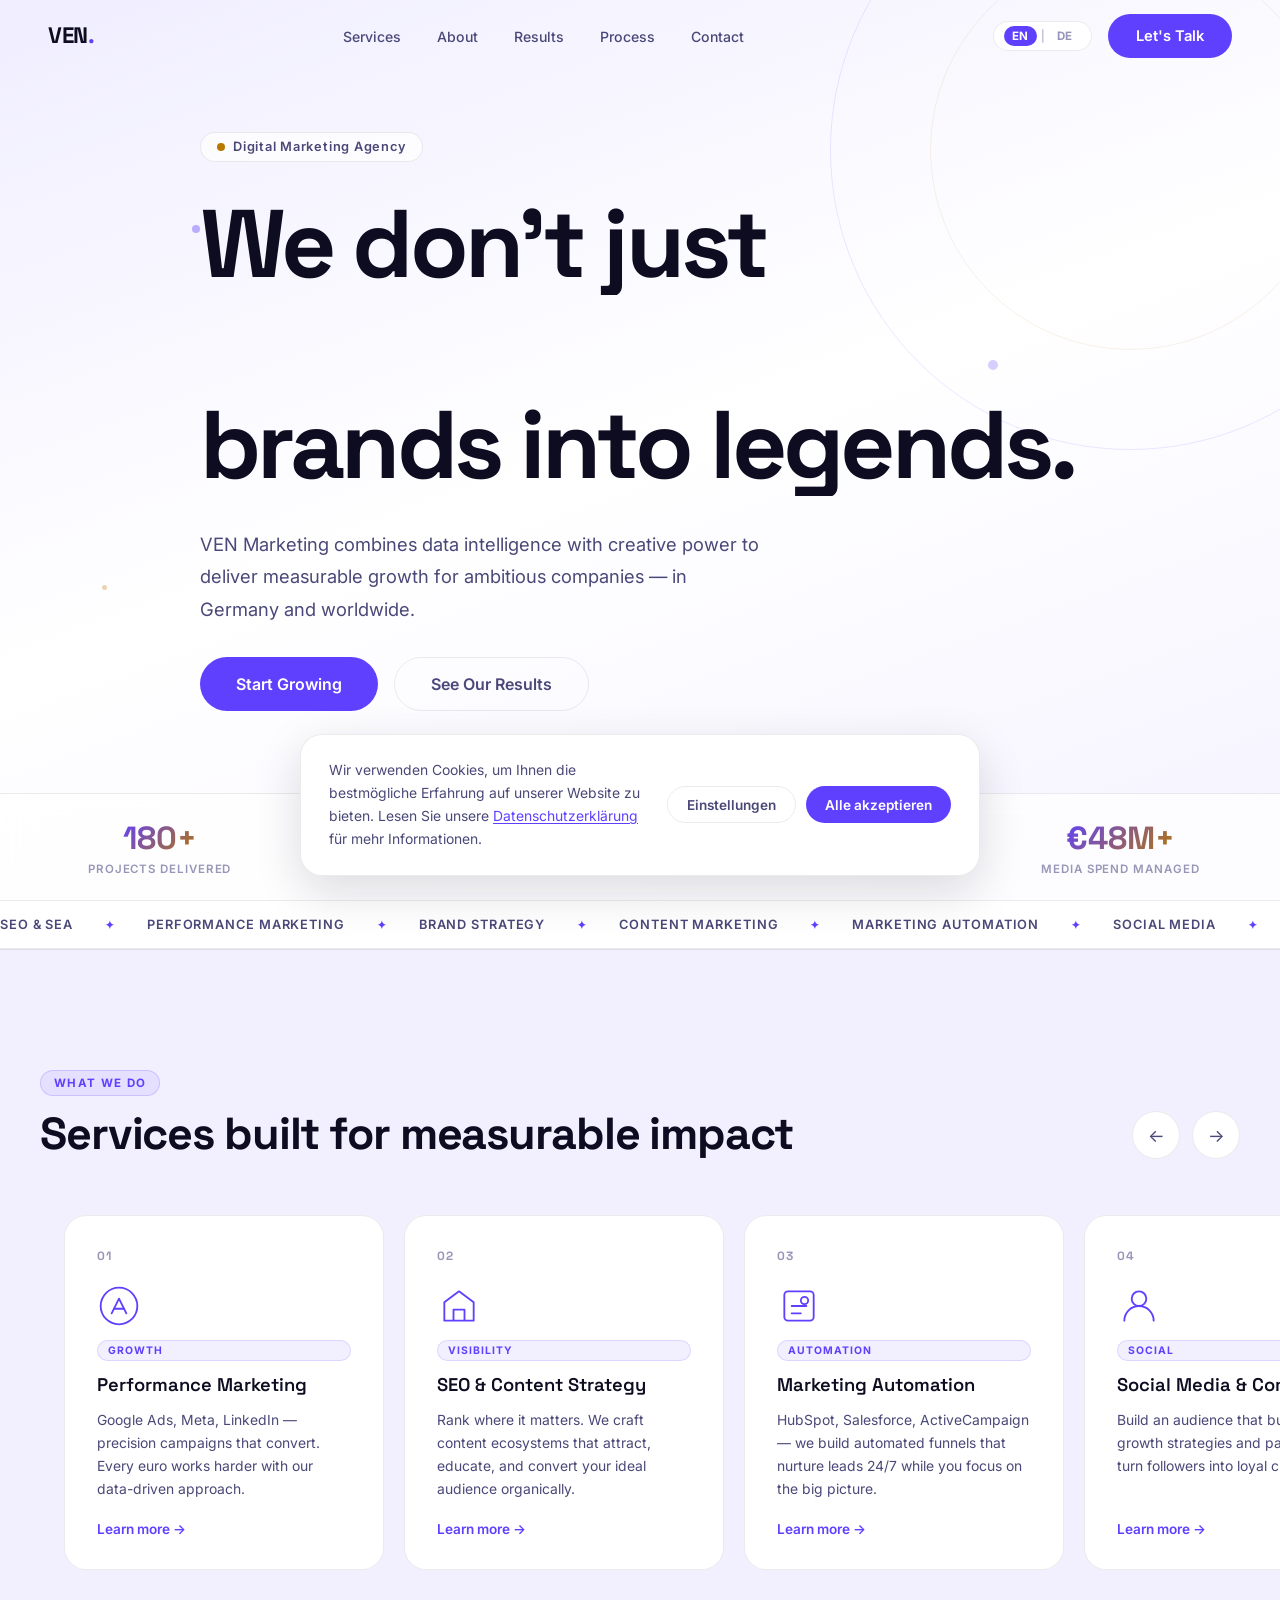
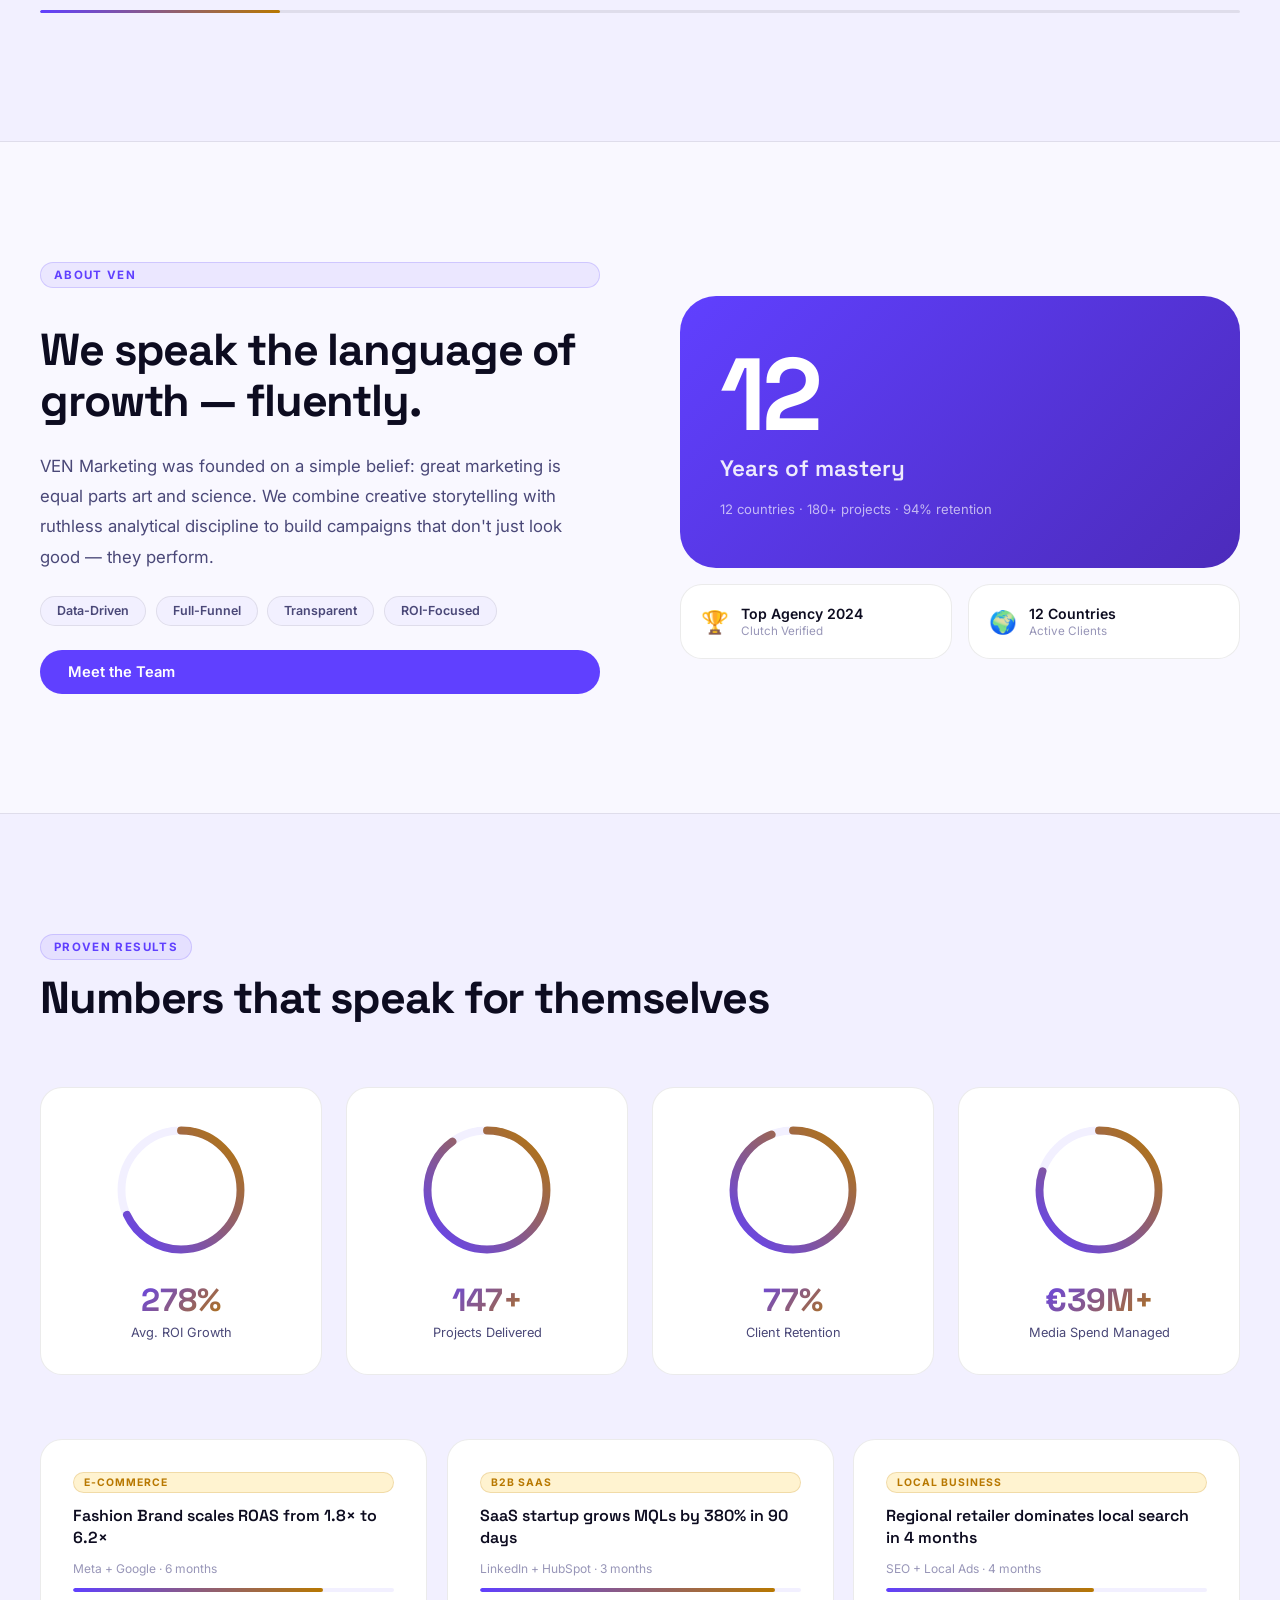
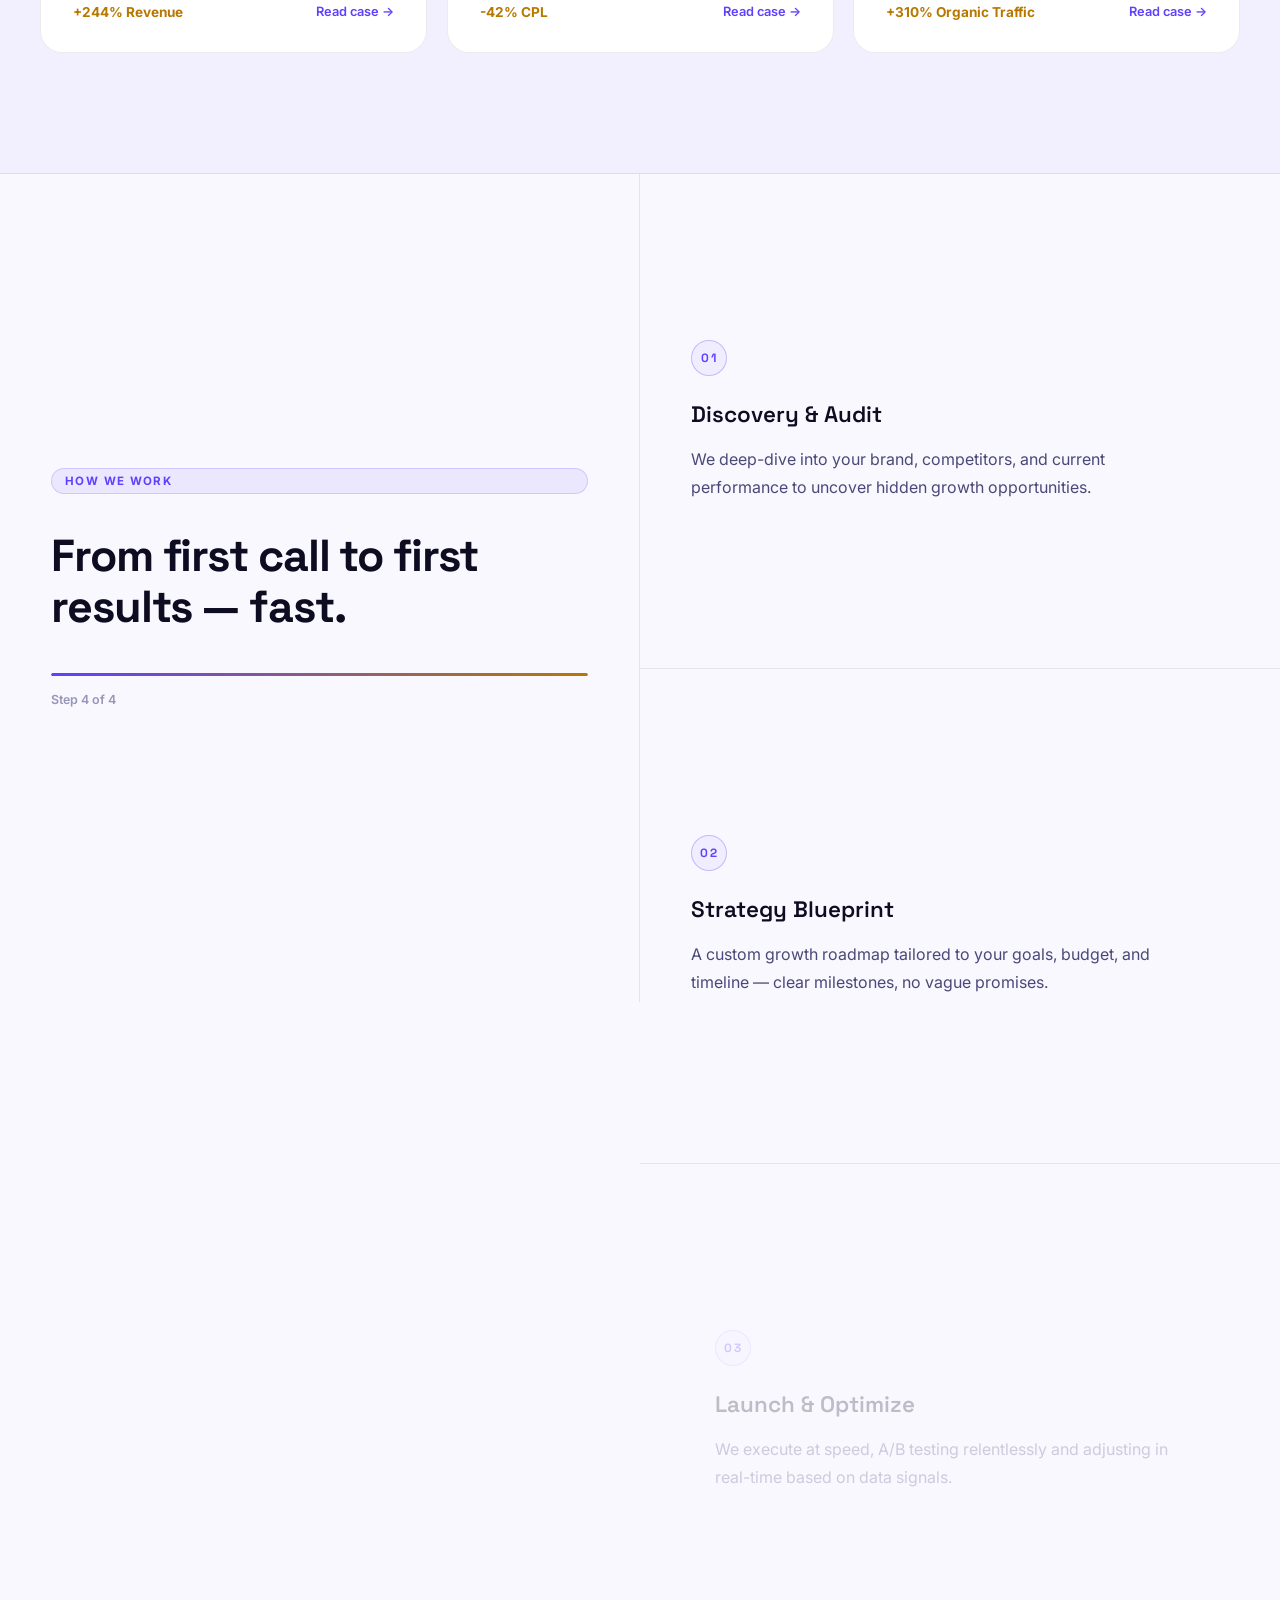
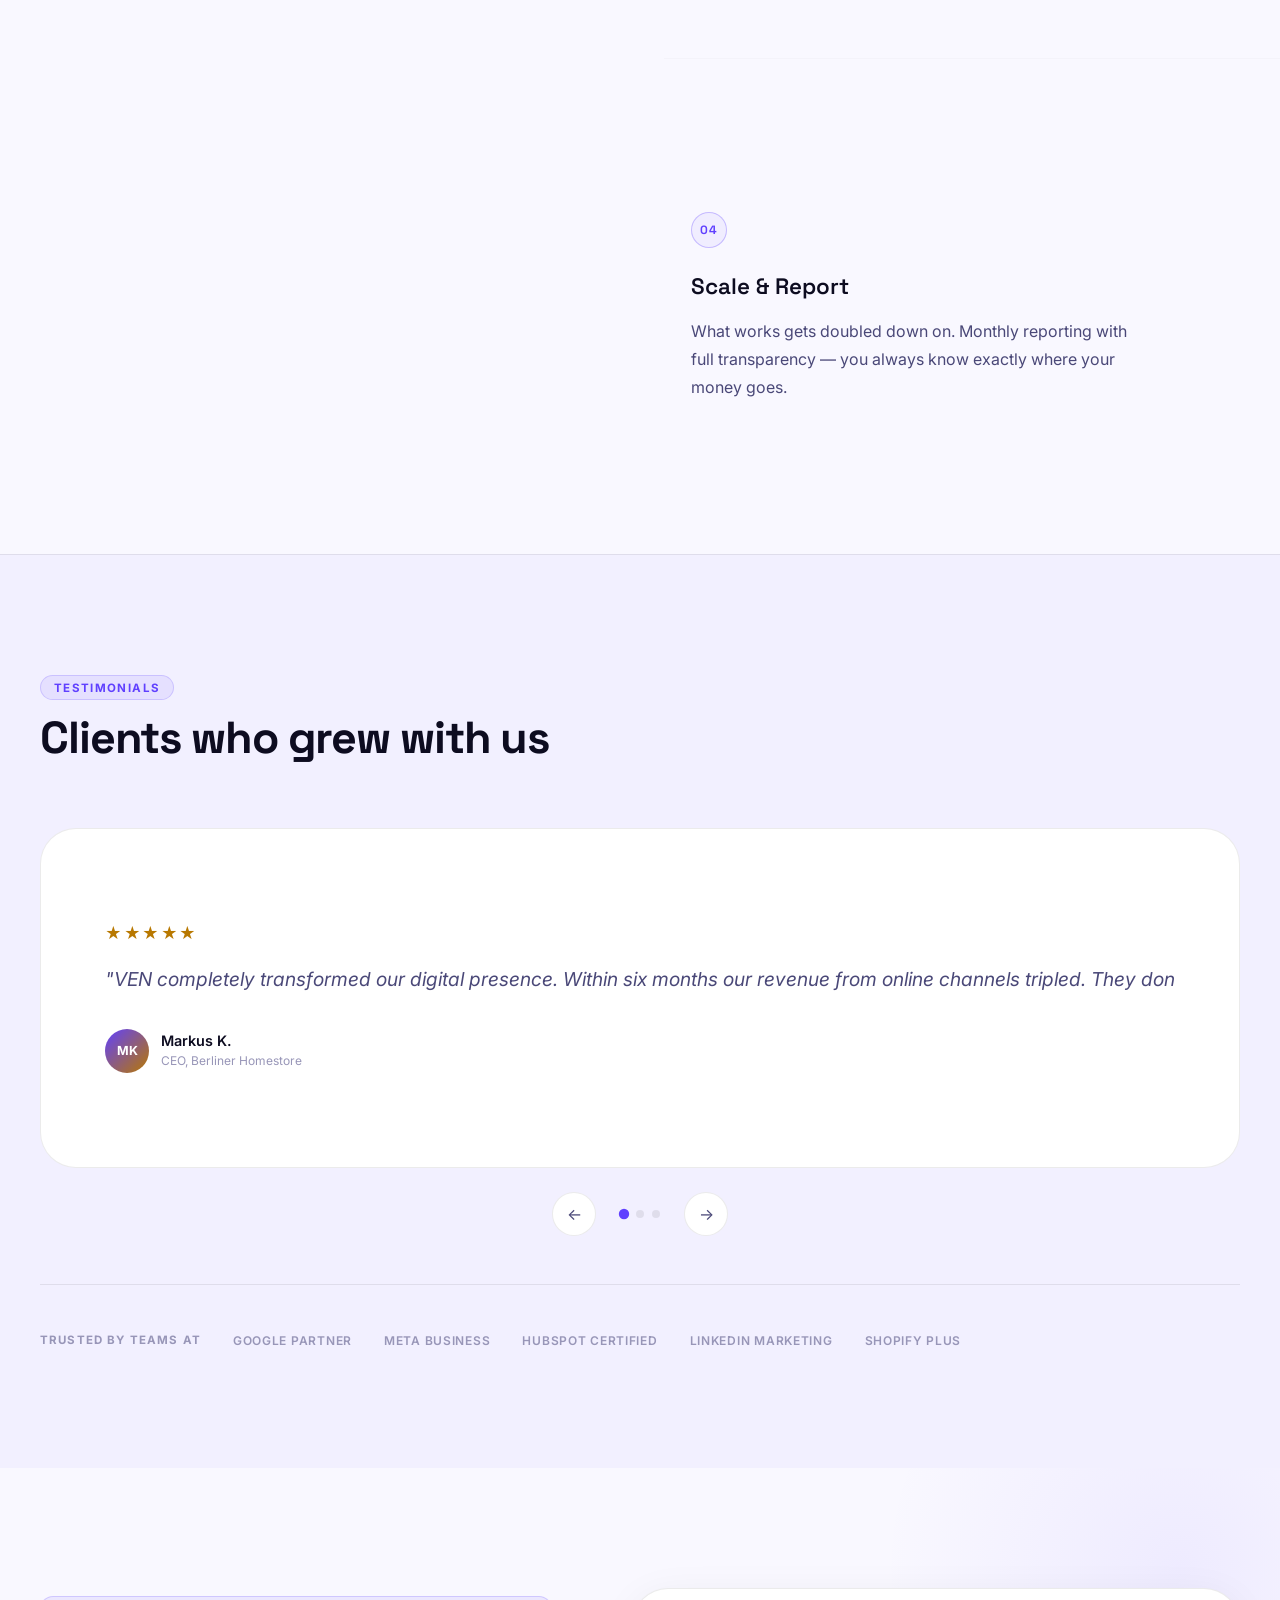
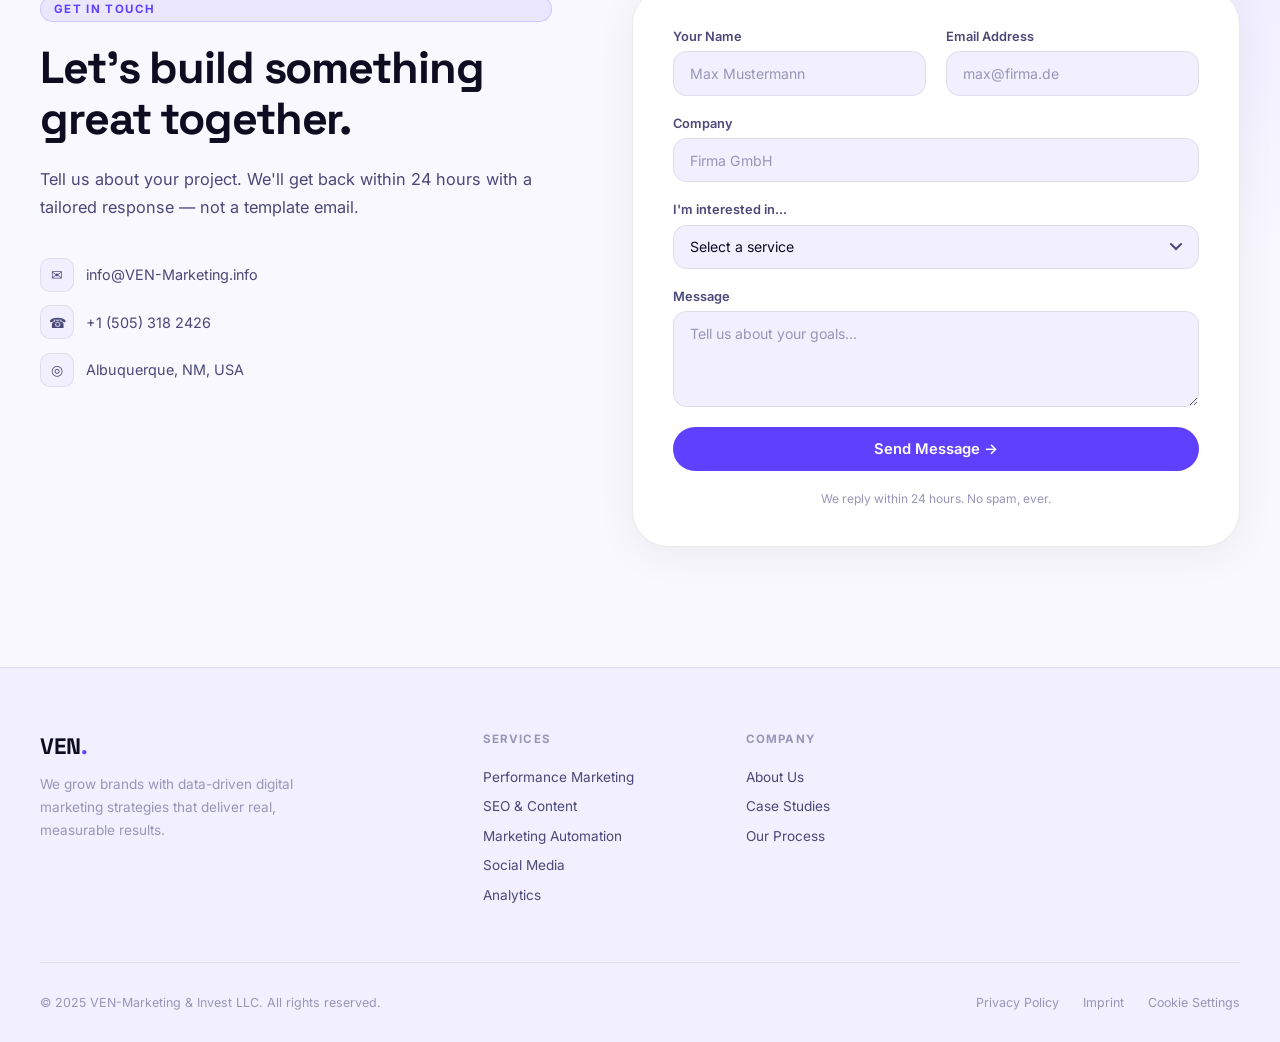
==== commit a28726a7: "revert: restore email address to info@VEN-Marketing.info Reverted email changes in: - index.html: co" ====
--- a/index.html
+++ b/index.html
@@ -414,7 +414,7 @@
         <h2 class="section-title" data-en="Let's build something great together." data-de="Lassen Sie uns gemeinsam etwas Großartiges aufbauen.">Let's build something great together.</h2>
         <p data-en="Tell us about your project. We'll get back within 24 hours with a tailored response — not a template email." data-de="Erzählen Sie uns von Ihrem Projekt. Wir melden uns innerhalb von 24 Stunden mit einer maßgeschneiderten Antwort.">Tell us about your project. We'll get back within 24 hours with a tailored response — not a template email.</p>
         <div class="contact__details">
-          <div class="contact__detail"><span>✉</span><a href="mailto:info@ven-marketing.biz">info@ven-marketing.biz</a></div>
+          <div class="contact__detail"><span>✉</span><a href="mailto:info@VEN-Marketing.info">info@VEN-Marketing.info</a></div>
           <div class="contact__detail"><span>☎</span><a href="tel:+15053182426">+1 (505) 318 2426</a></div>
           <div class="contact__detail"><span>◎</span><span data-en="Albuquerque, NM, USA" data-de="Albuquerque, NM, USA">Albuquerque, NM, USA</span></div>
         </div>
@@ -614,7 +614,7 @@
           </li>
           <li>
             <svg width="16" height="16" viewBox="0 0 24 24" fill="none" stroke="currentColor" stroke-width="2" stroke-linecap="round" stroke-linejoin="round"><path d="M4 4h16c1.1 0 2 .9 2 2v12c0 1.1-.9 2-2 2H4c-1.1 0-2-.9-2-2V6c0-1.1.9-2 2-2z"/><polyline points="22,6 12,13 2,6"/></svg>
-            <a href="mailto:info@ven-marketing.biz">info@ven-marketing.biz</a>
+            <a href="mailto:info@VEN-Marketing.info">info@VEN-Marketing.info</a>
           </li>
         </ul>
       </section>
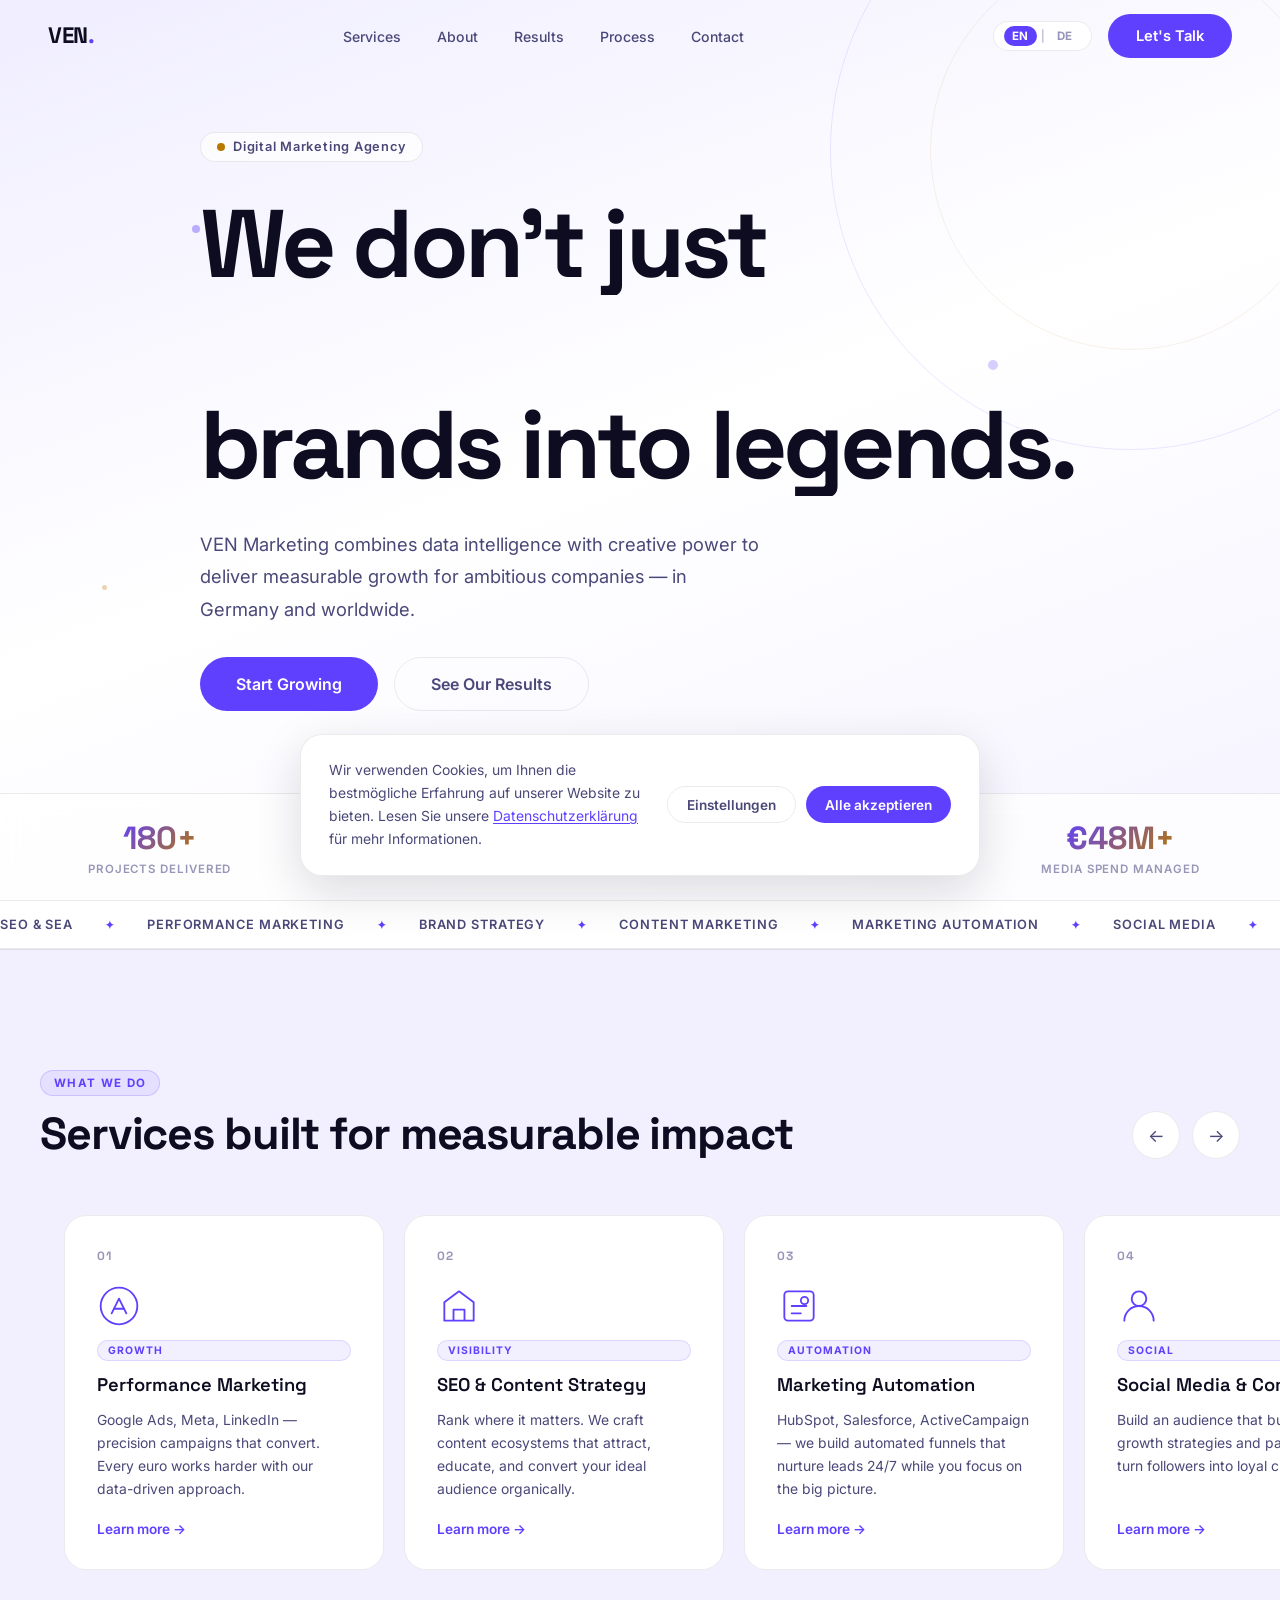
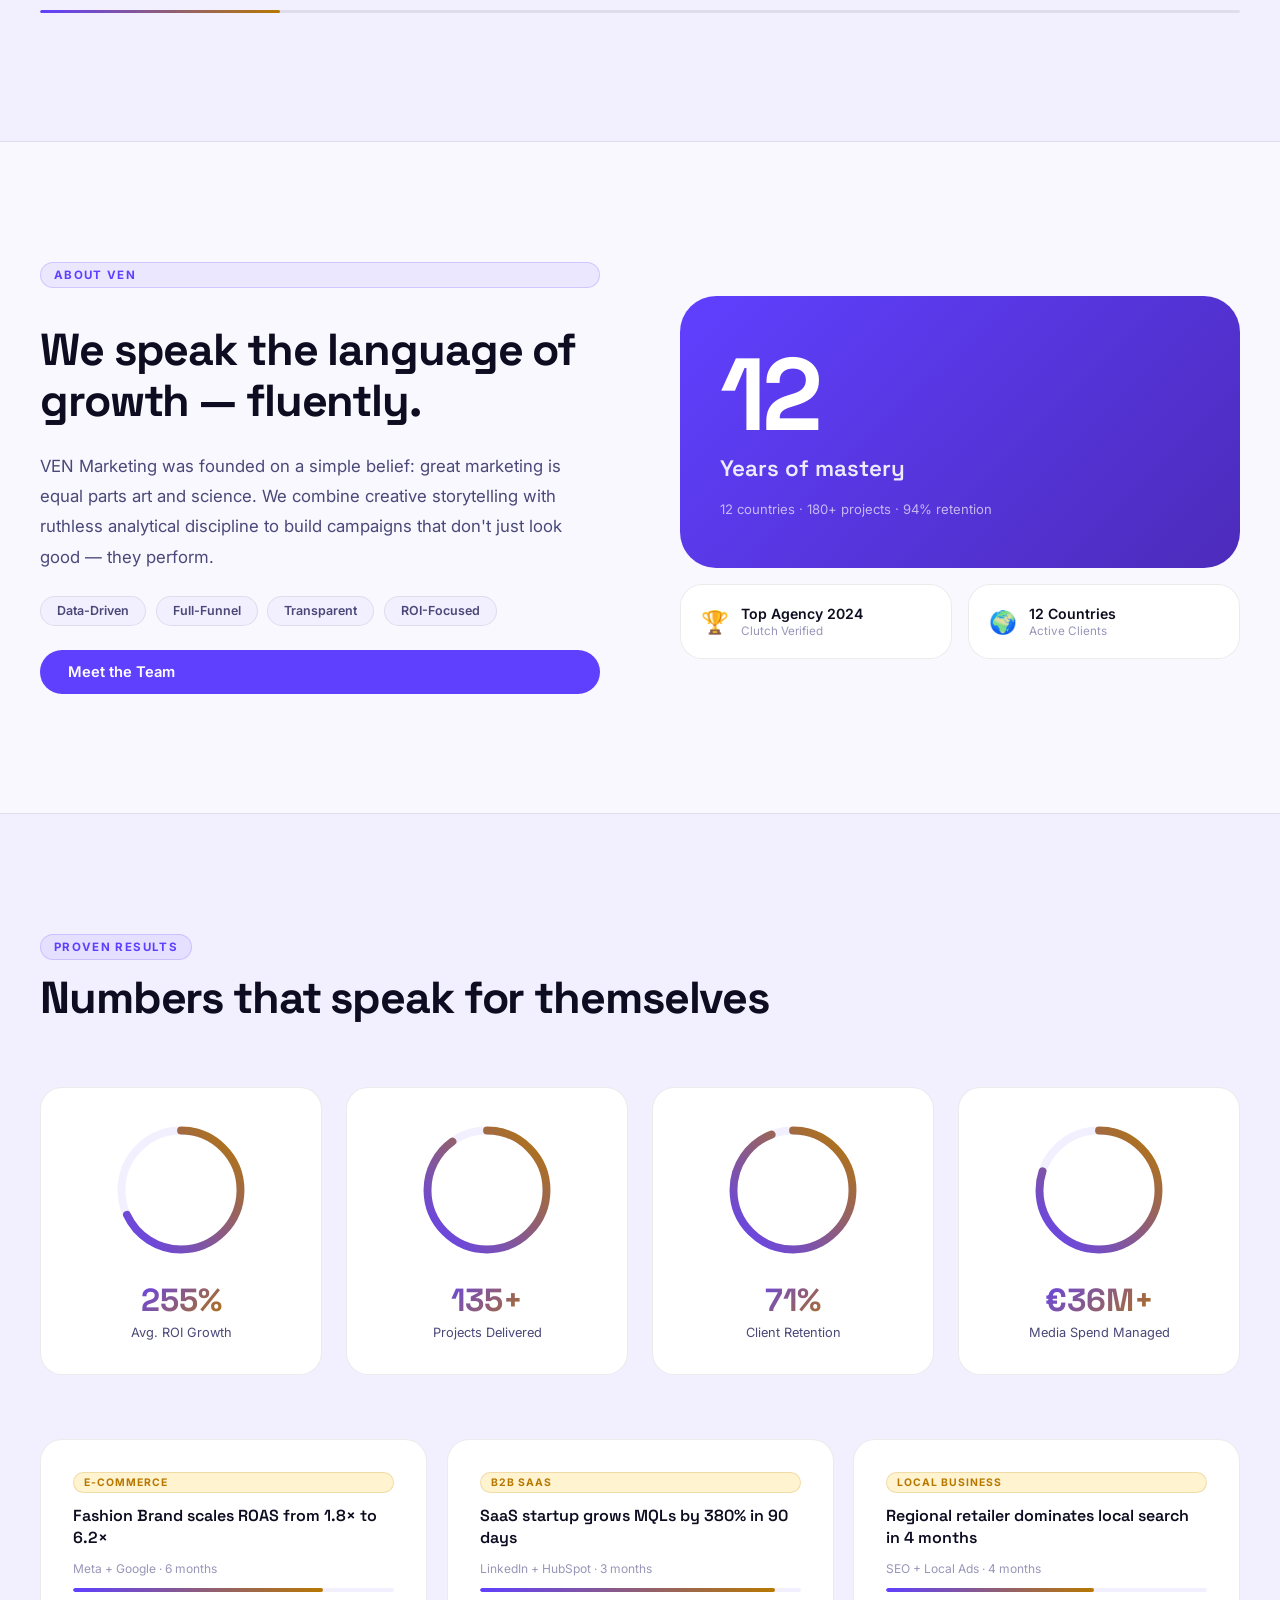
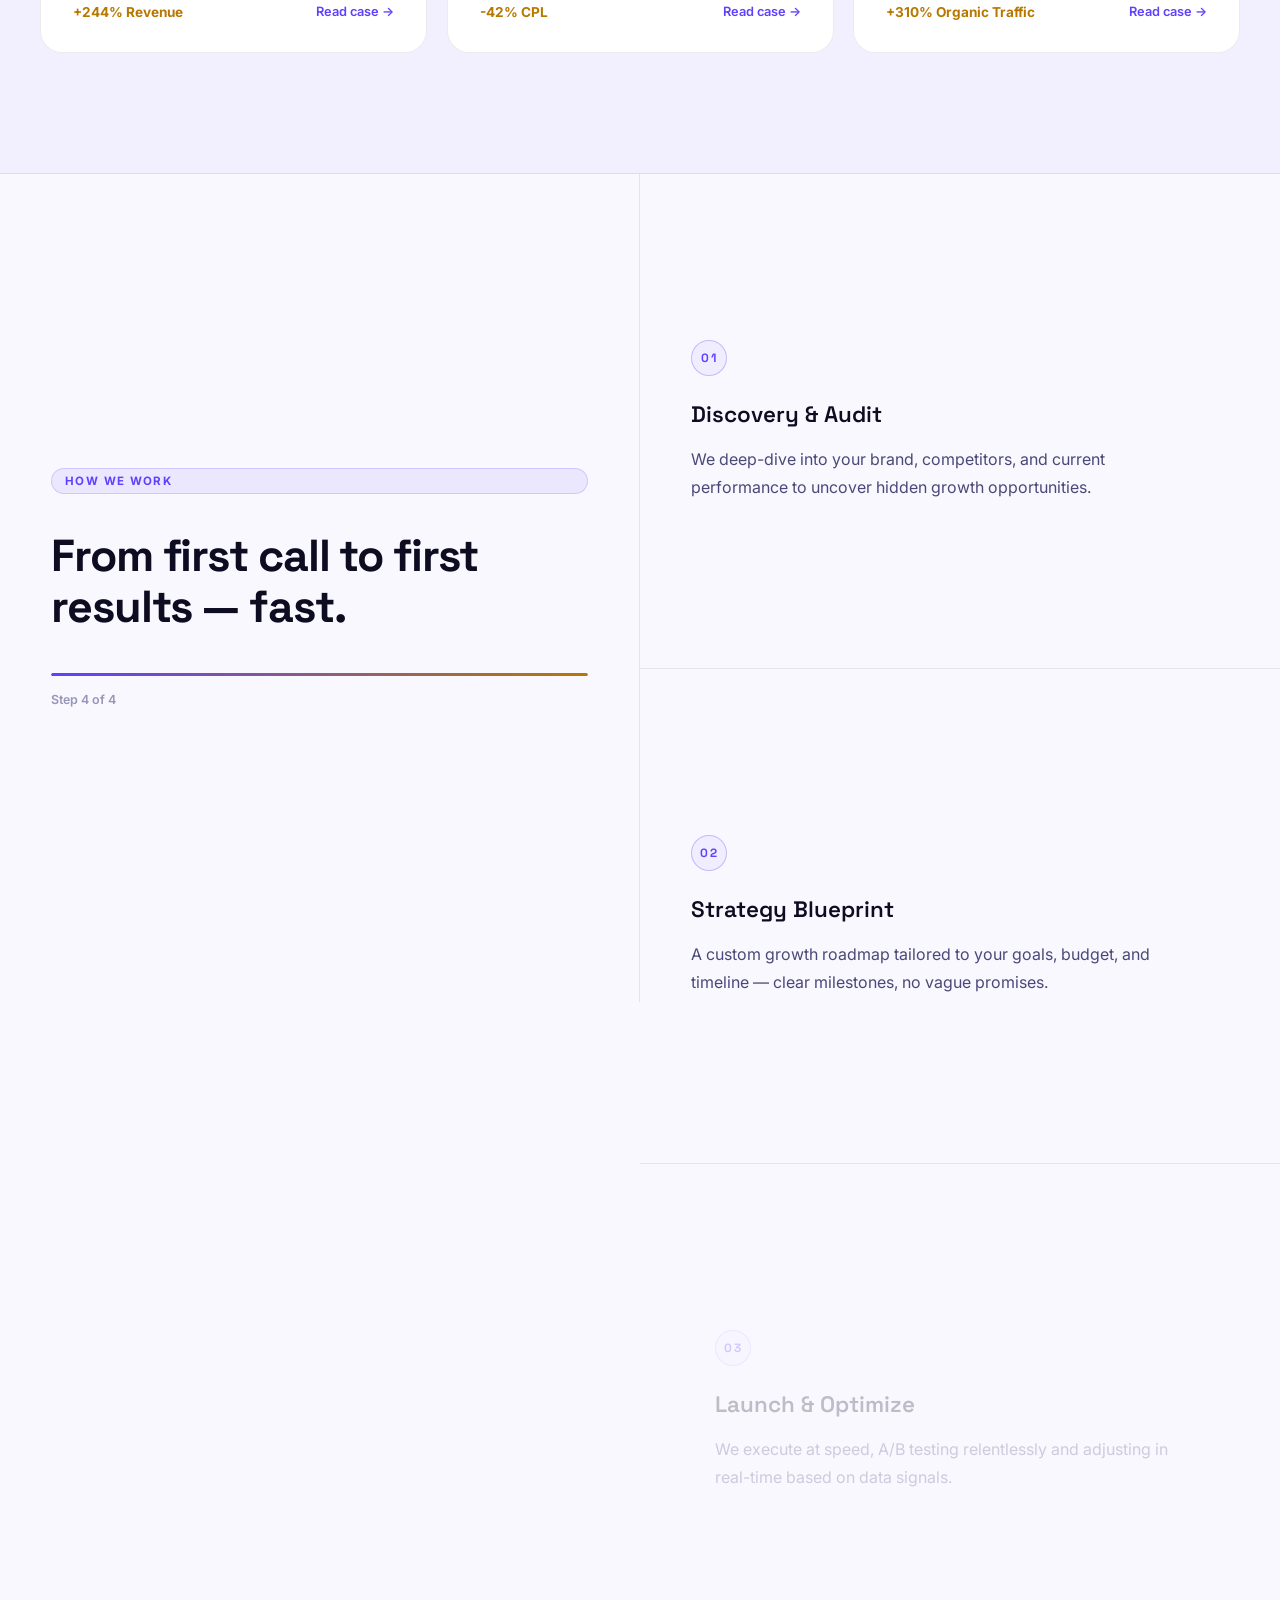
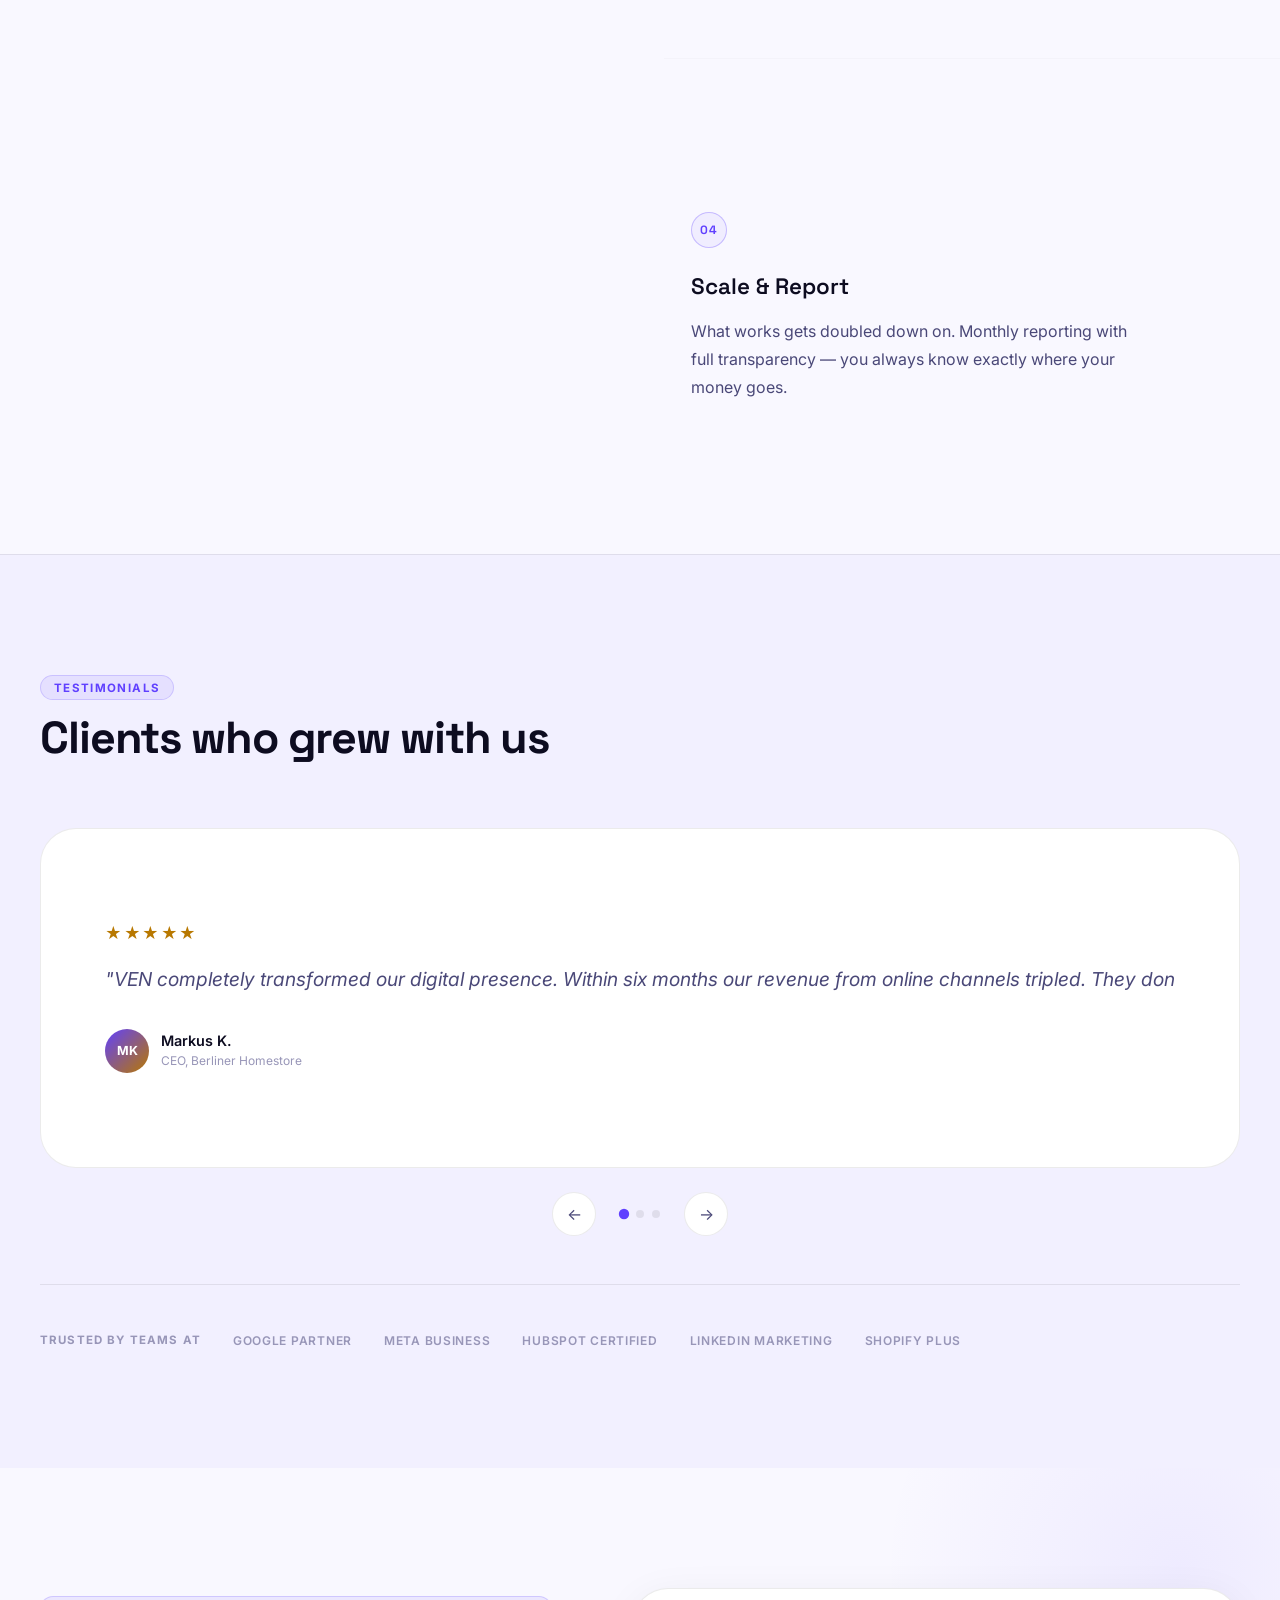
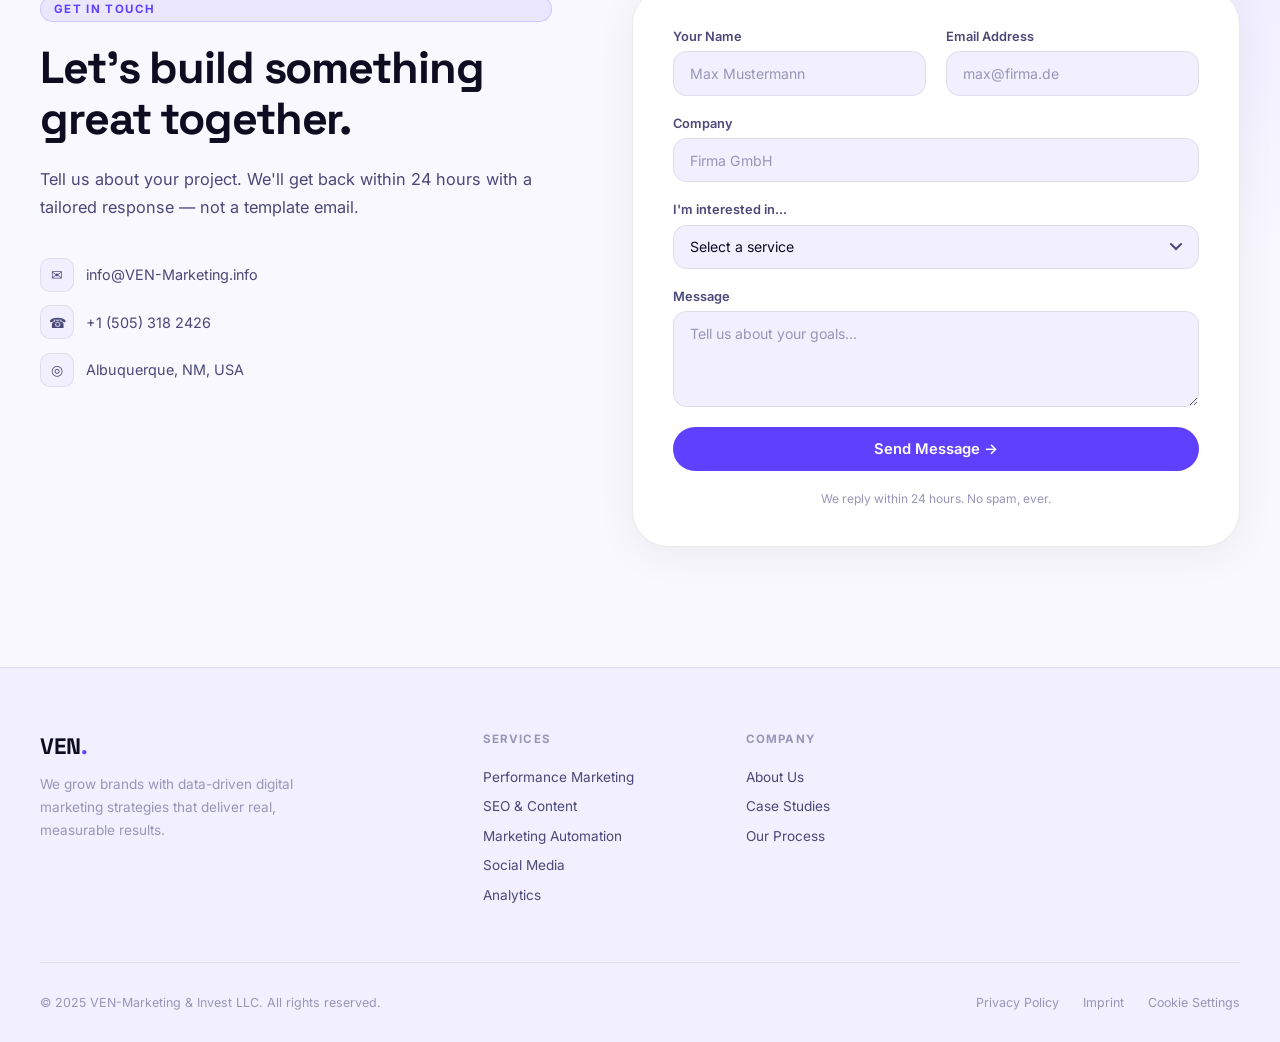
==== commit 4aeff635: "Update Impressum: new address in Estero FL and email to info@VEN-Marketing.biz" ====
--- a/index.html
+++ b/index.html
@@ -590,8 +590,8 @@
       <section class="im-section">
         <h3 class="im-section__label">Postanschrift</h3>
         <address class="im-section__value">
-          1209 Mountain Road PL NE STE N<br>
-          Albuquerque NM, 87110<br>
+          23160 Fashion Dr STE 218<br>
+          Estero FL 33928<br>
           United States of America
         </address>
       </section>
@@ -614,7 +614,7 @@
           </li>
           <li>
             <svg width="16" height="16" viewBox="0 0 24 24" fill="none" stroke="currentColor" stroke-width="2" stroke-linecap="round" stroke-linejoin="round"><path d="M4 4h16c1.1 0 2 .9 2 2v12c0 1.1-.9 2-2 2H4c-1.1 0-2-.9-2-2V6c0-1.1.9-2 2-2z"/><polyline points="22,6 12,13 2,6"/></svg>
-            <a href="mailto:info@VEN-Marketing.info">info@VEN-Marketing.info</a>
+            <a href="mailto:info@VEN-Marketing.biz">info@VEN-Marketing.biz</a>
           </li>
         </ul>
       </section>
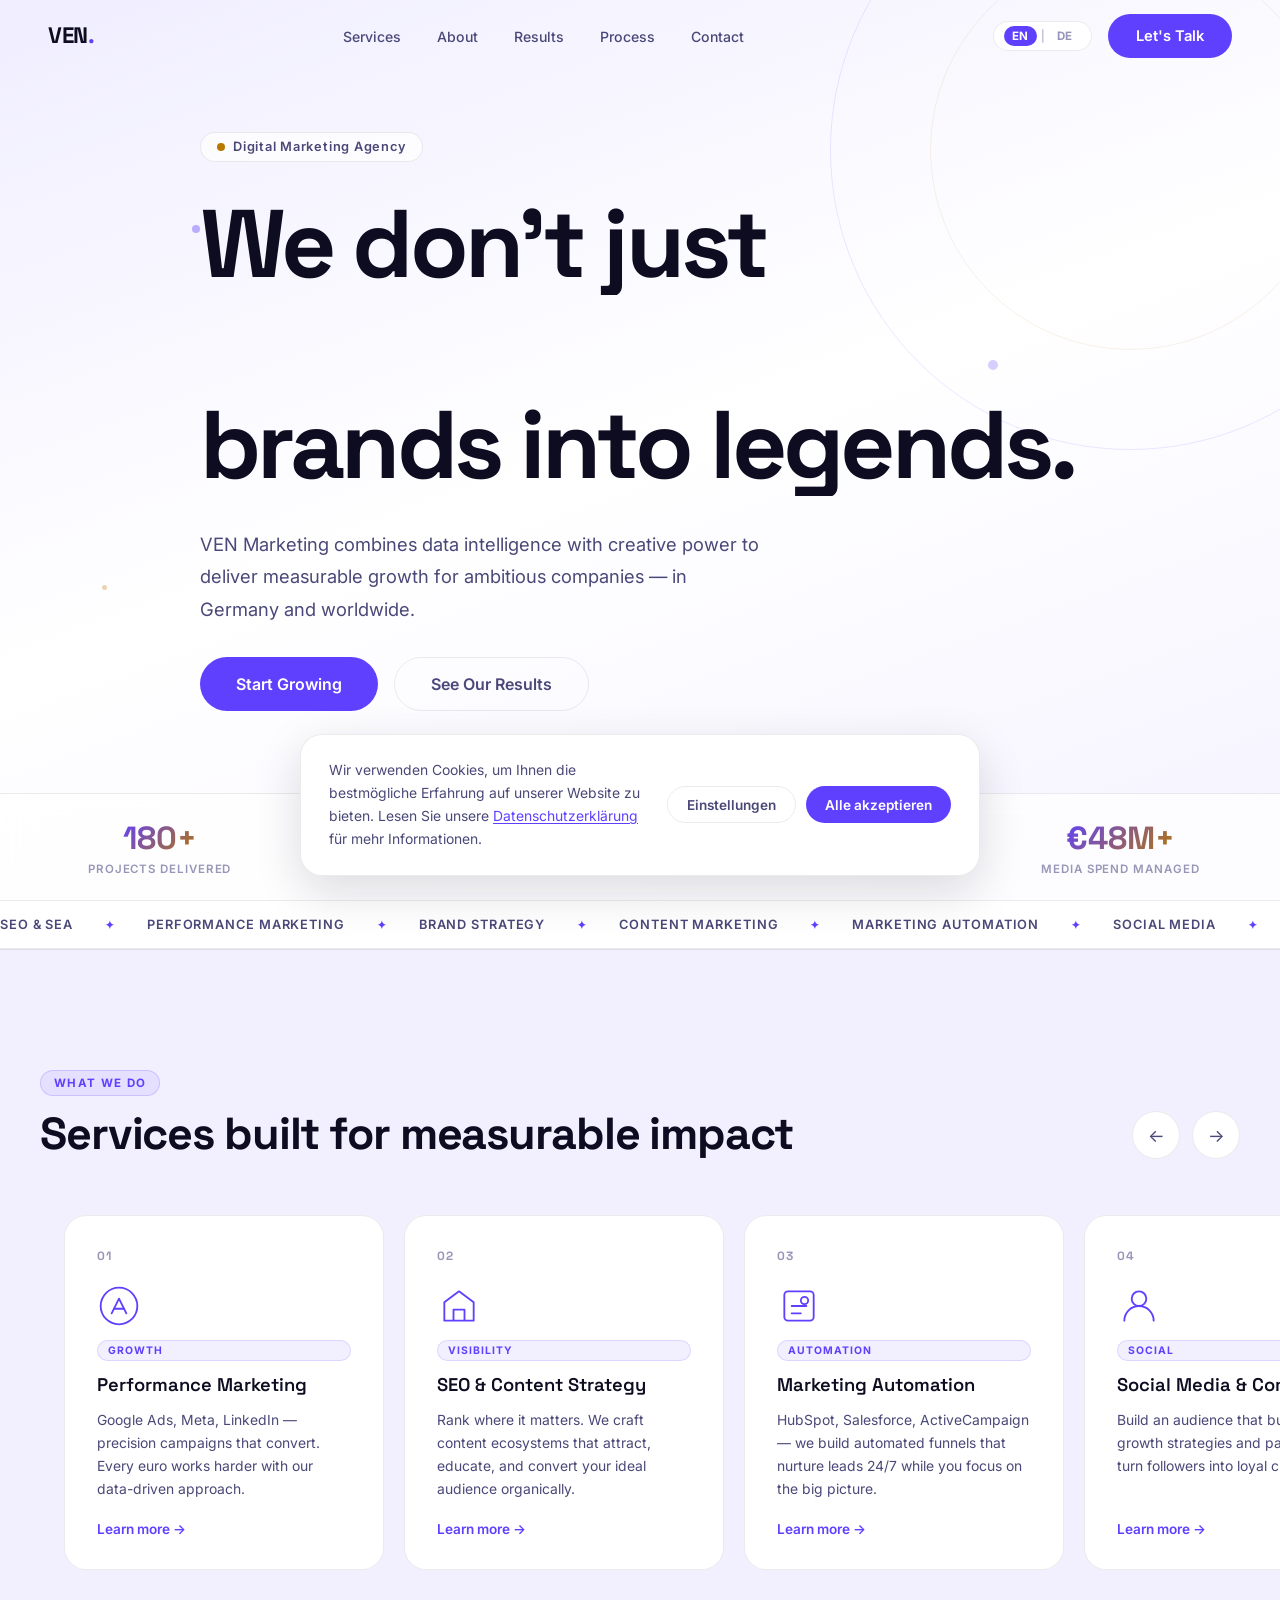
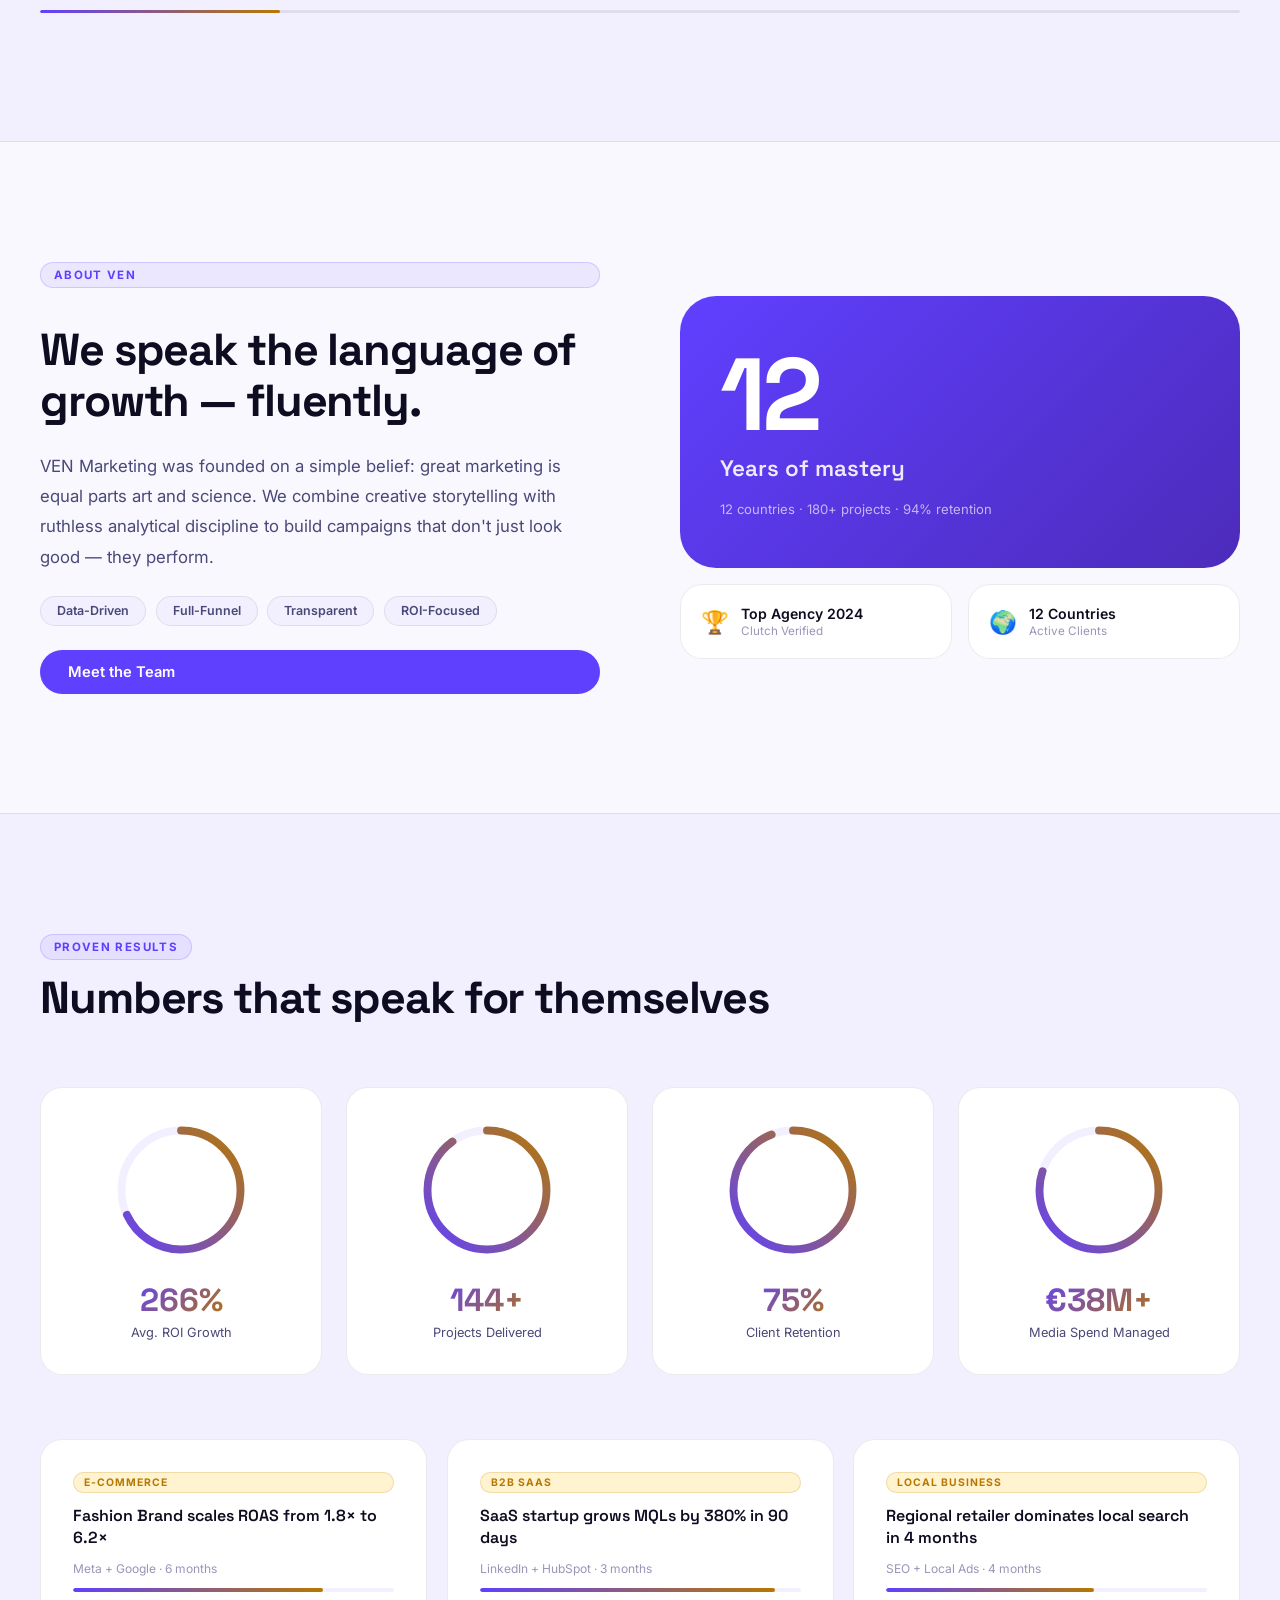
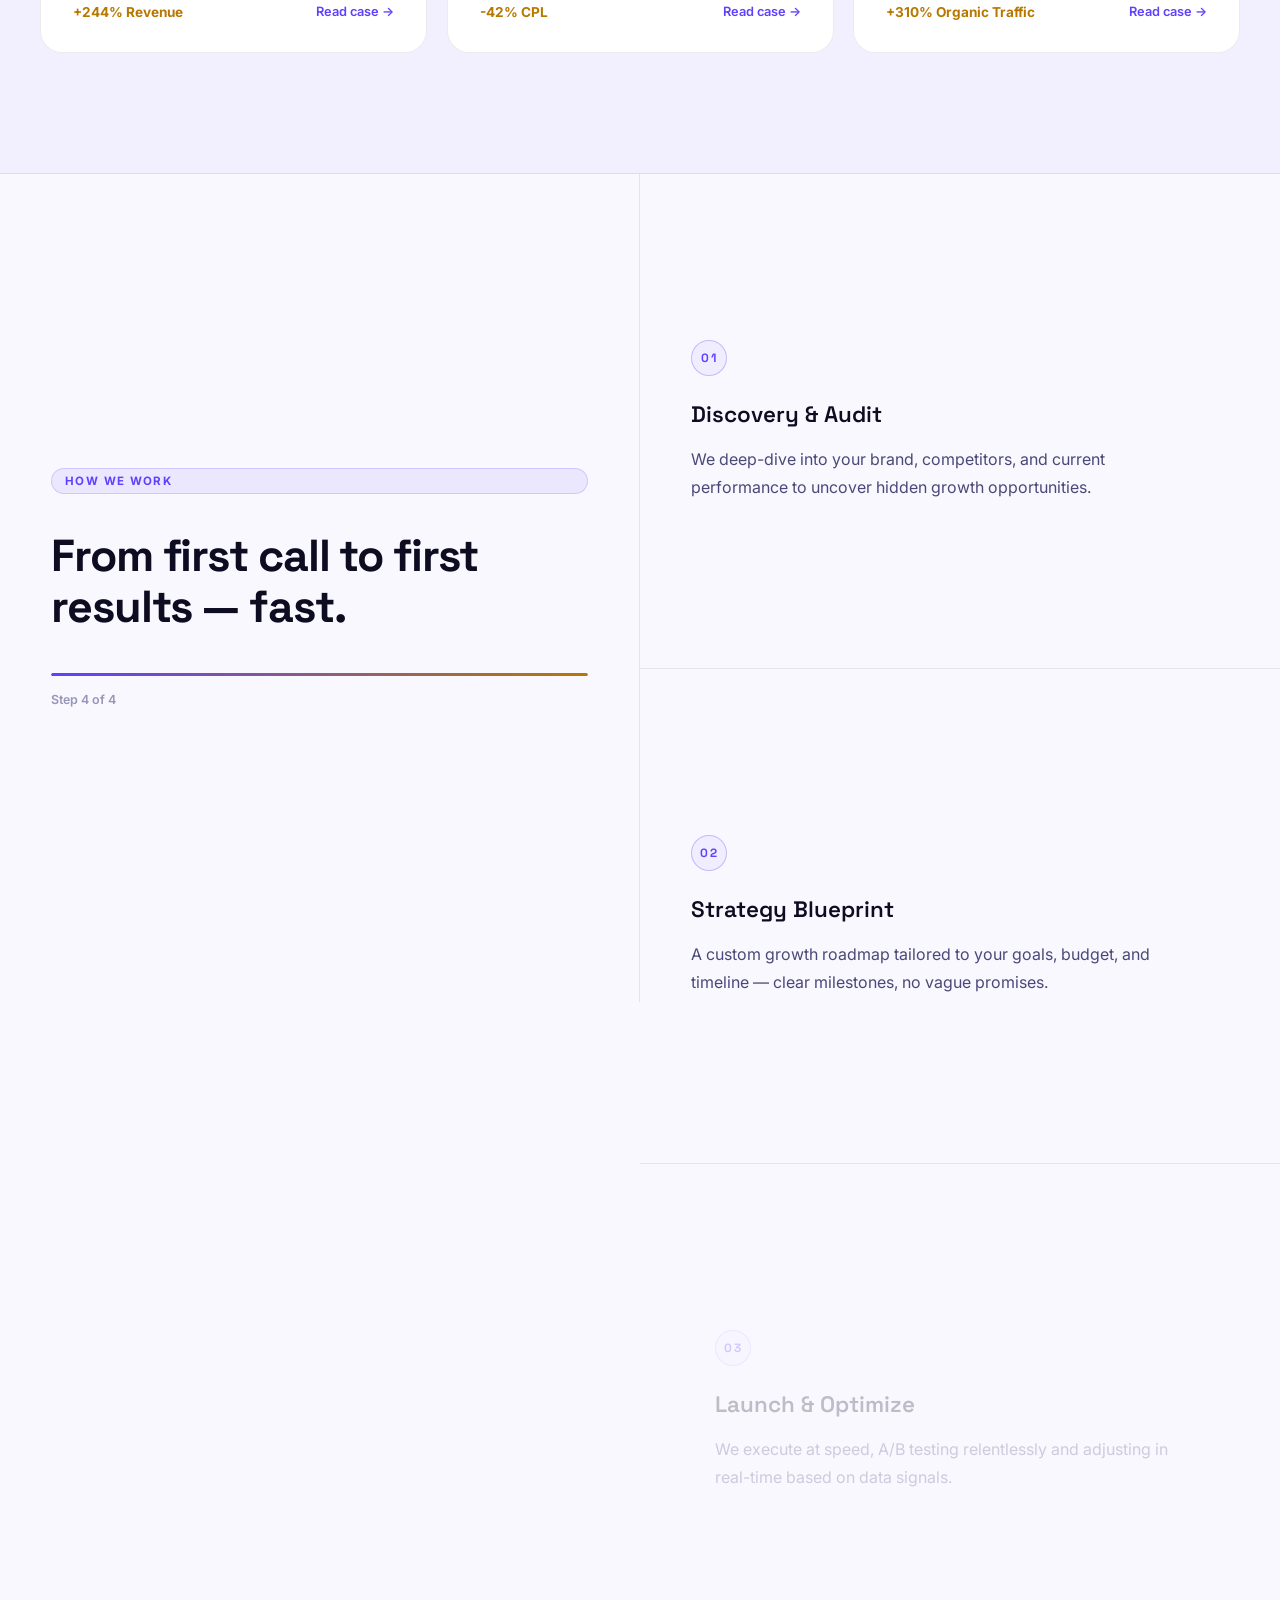
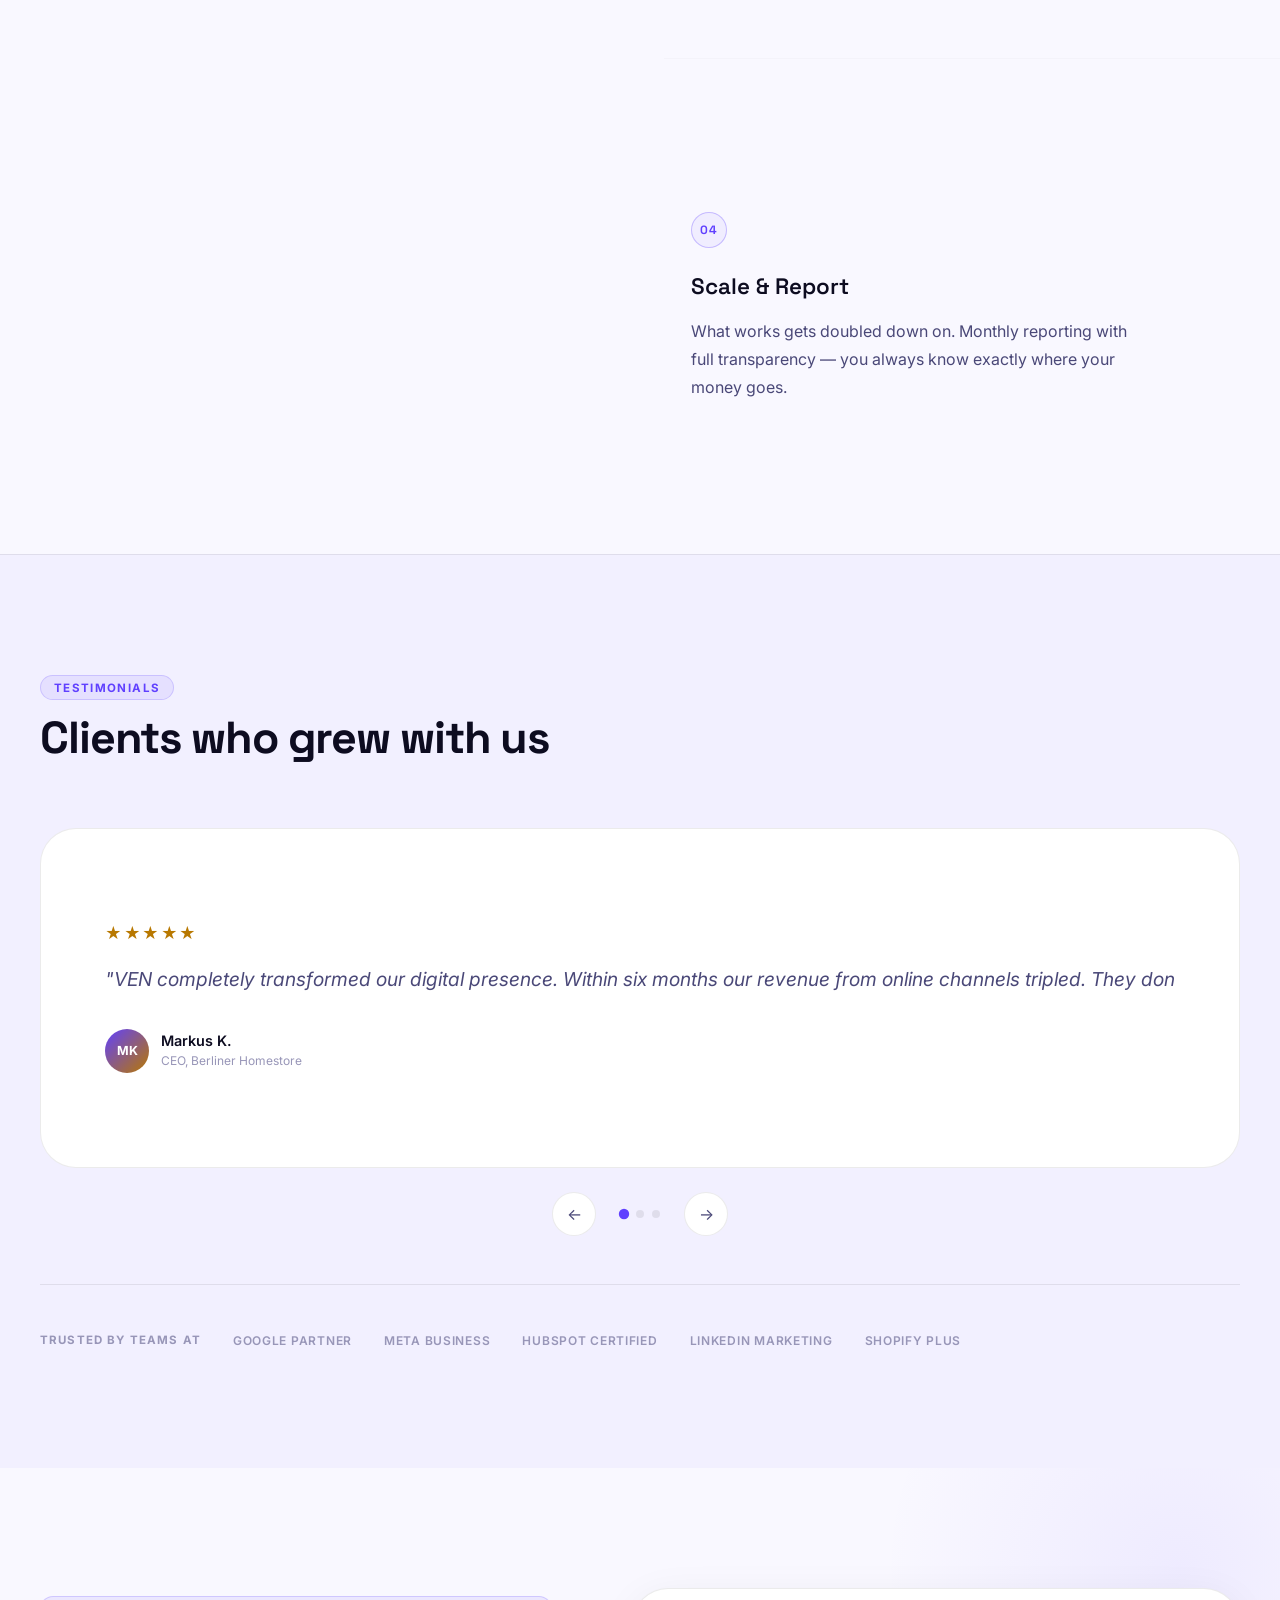
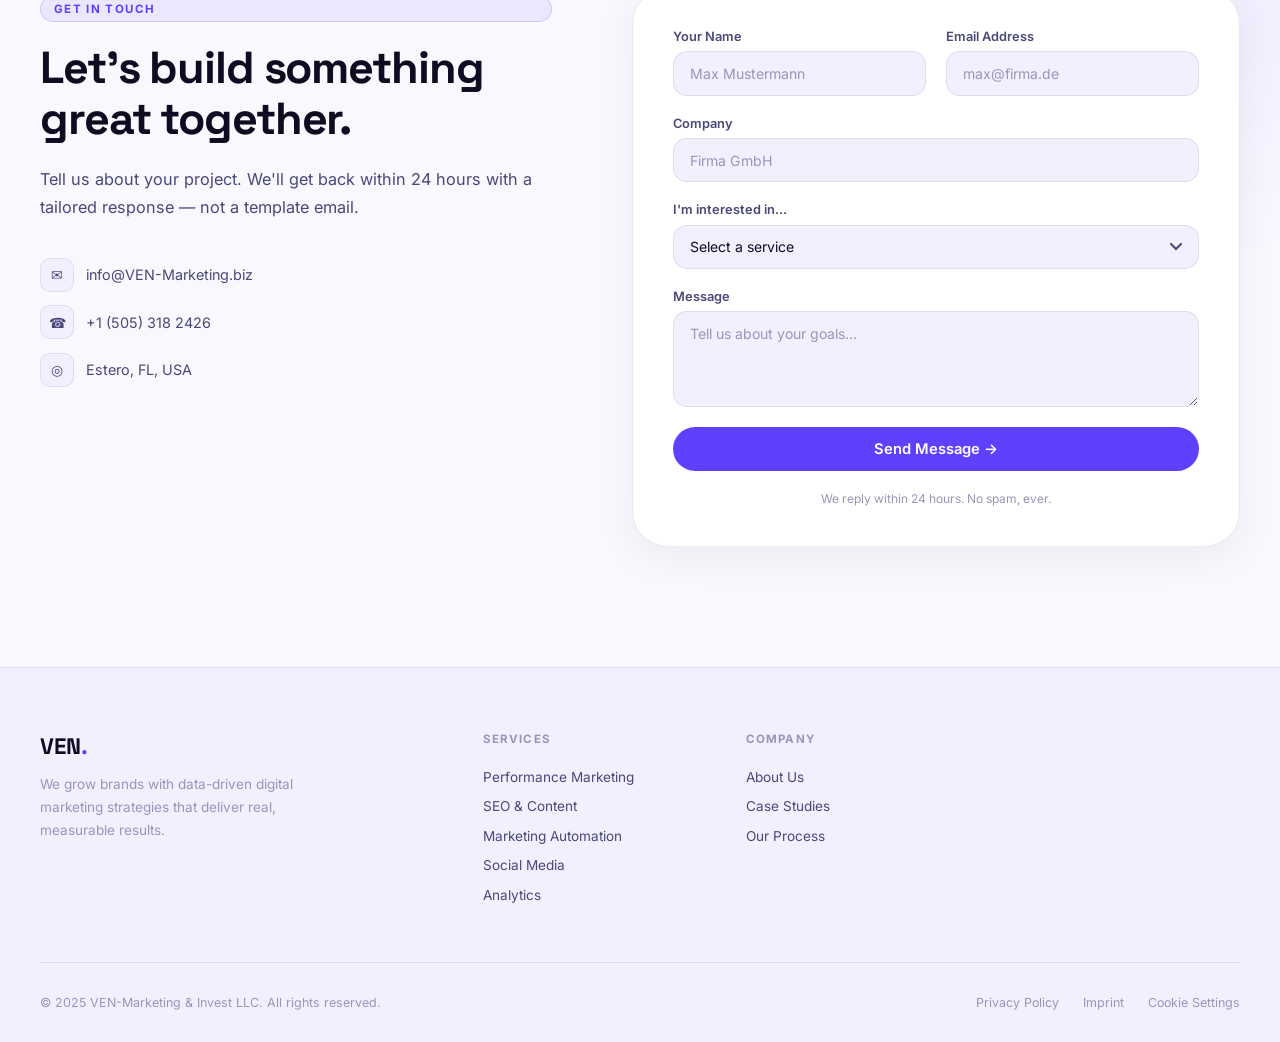
==== commit 5fab233a: "Update contact section: change email to info@VEN-Marketing.biz and location to Estero, FL" ====
--- a/index.html
+++ b/index.html
@@ -414,9 +414,9 @@
         <h2 class="section-title" data-en="Let's build something great together." data-de="Lassen Sie uns gemeinsam etwas Großartiges aufbauen.">Let's build something great together.</h2>
         <p data-en="Tell us about your project. We'll get back within 24 hours with a tailored response — not a template email." data-de="Erzählen Sie uns von Ihrem Projekt. Wir melden uns innerhalb von 24 Stunden mit einer maßgeschneiderten Antwort.">Tell us about your project. We'll get back within 24 hours with a tailored response — not a template email.</p>
         <div class="contact__details">
-          <div class="contact__detail"><span>✉</span><a href="mailto:info@VEN-Marketing.info">info@VEN-Marketing.info</a></div>
+          <div class="contact__detail"><span>✉</span><a href="mailto:info@VEN-Marketing.biz">info@VEN-Marketing.biz</a></div>
           <div class="contact__detail"><span>☎</span><a href="tel:+15053182426">+1 (505) 318 2426</a></div>
-          <div class="contact__detail"><span>◎</span><span data-en="Albuquerque, NM, USA" data-de="Albuquerque, NM, USA">Albuquerque, NM, USA</span></div>
+          <div class="contact__detail"><span>◎</span><span data-en="Estero, FL, USA" data-de="Estero, FL, USA">Estero, FL, USA</span></div>
         </div>
       </div>
       <div class="contact__right">
